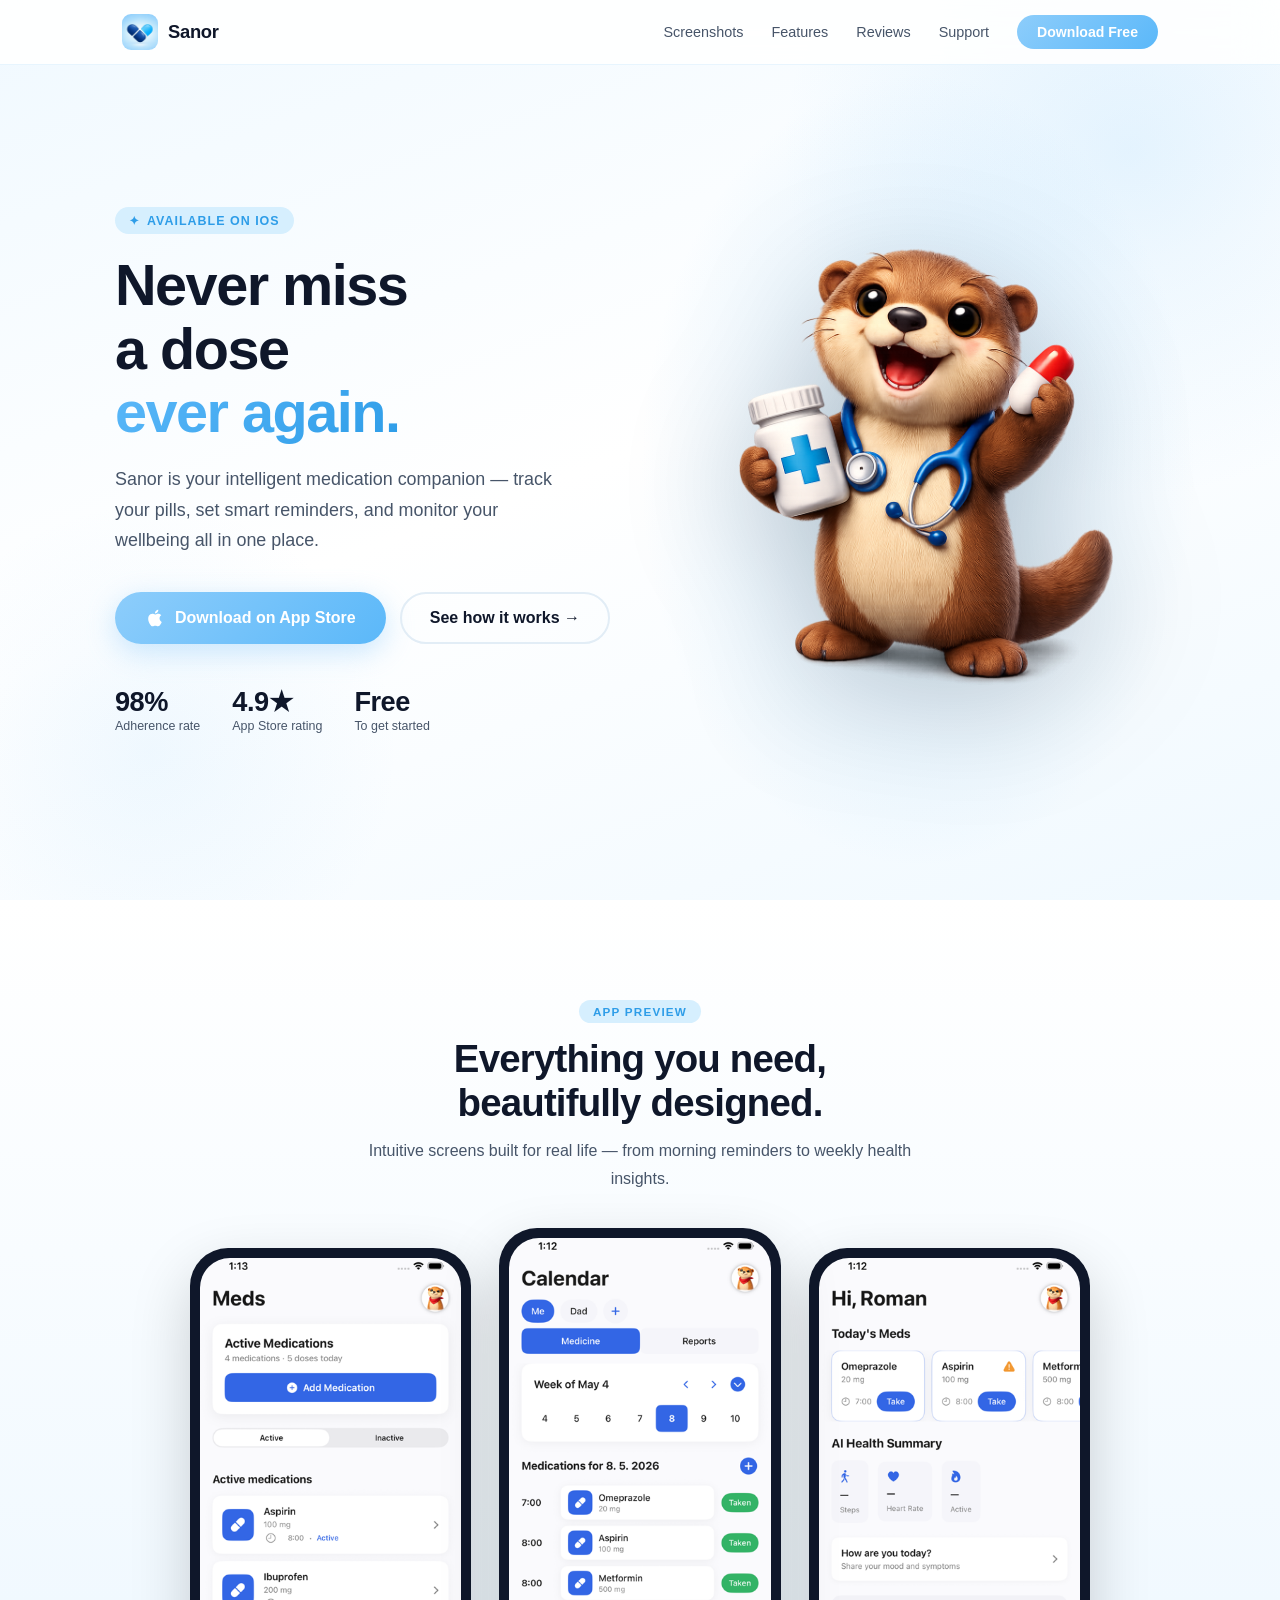
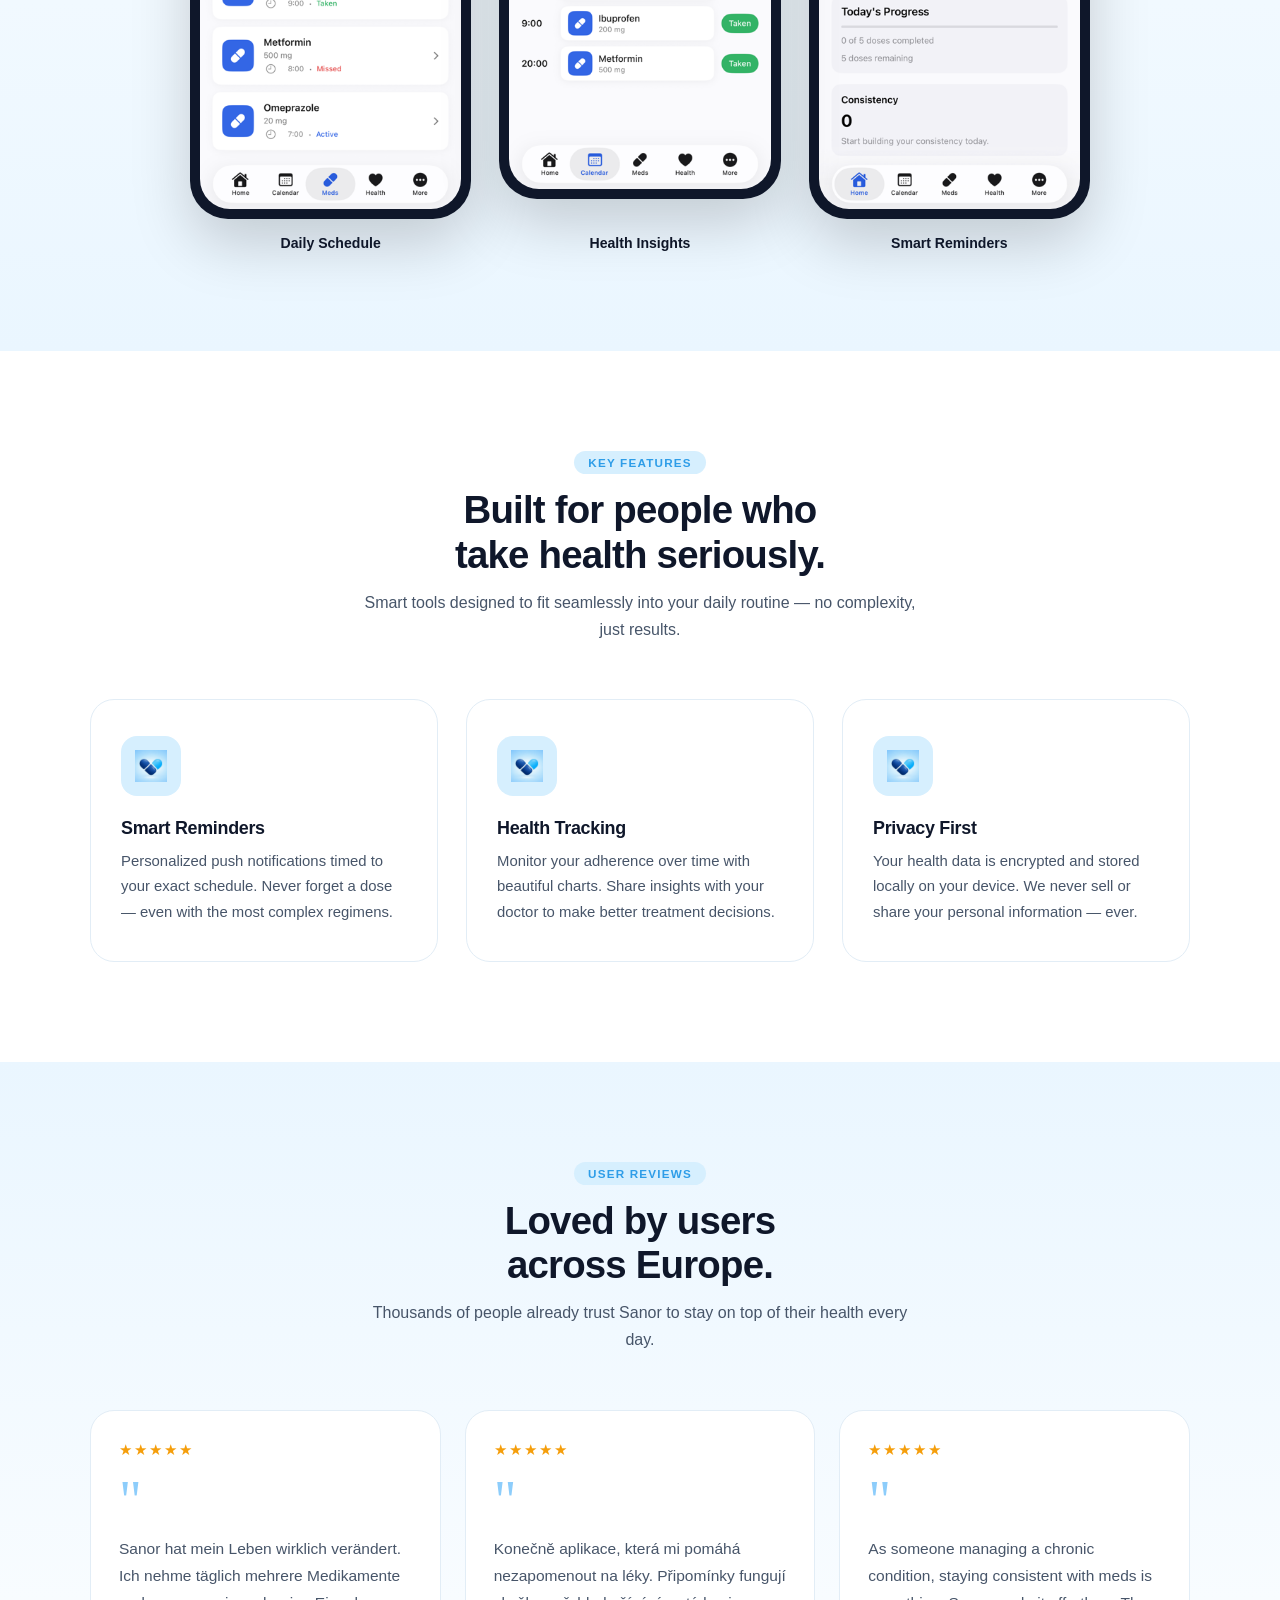
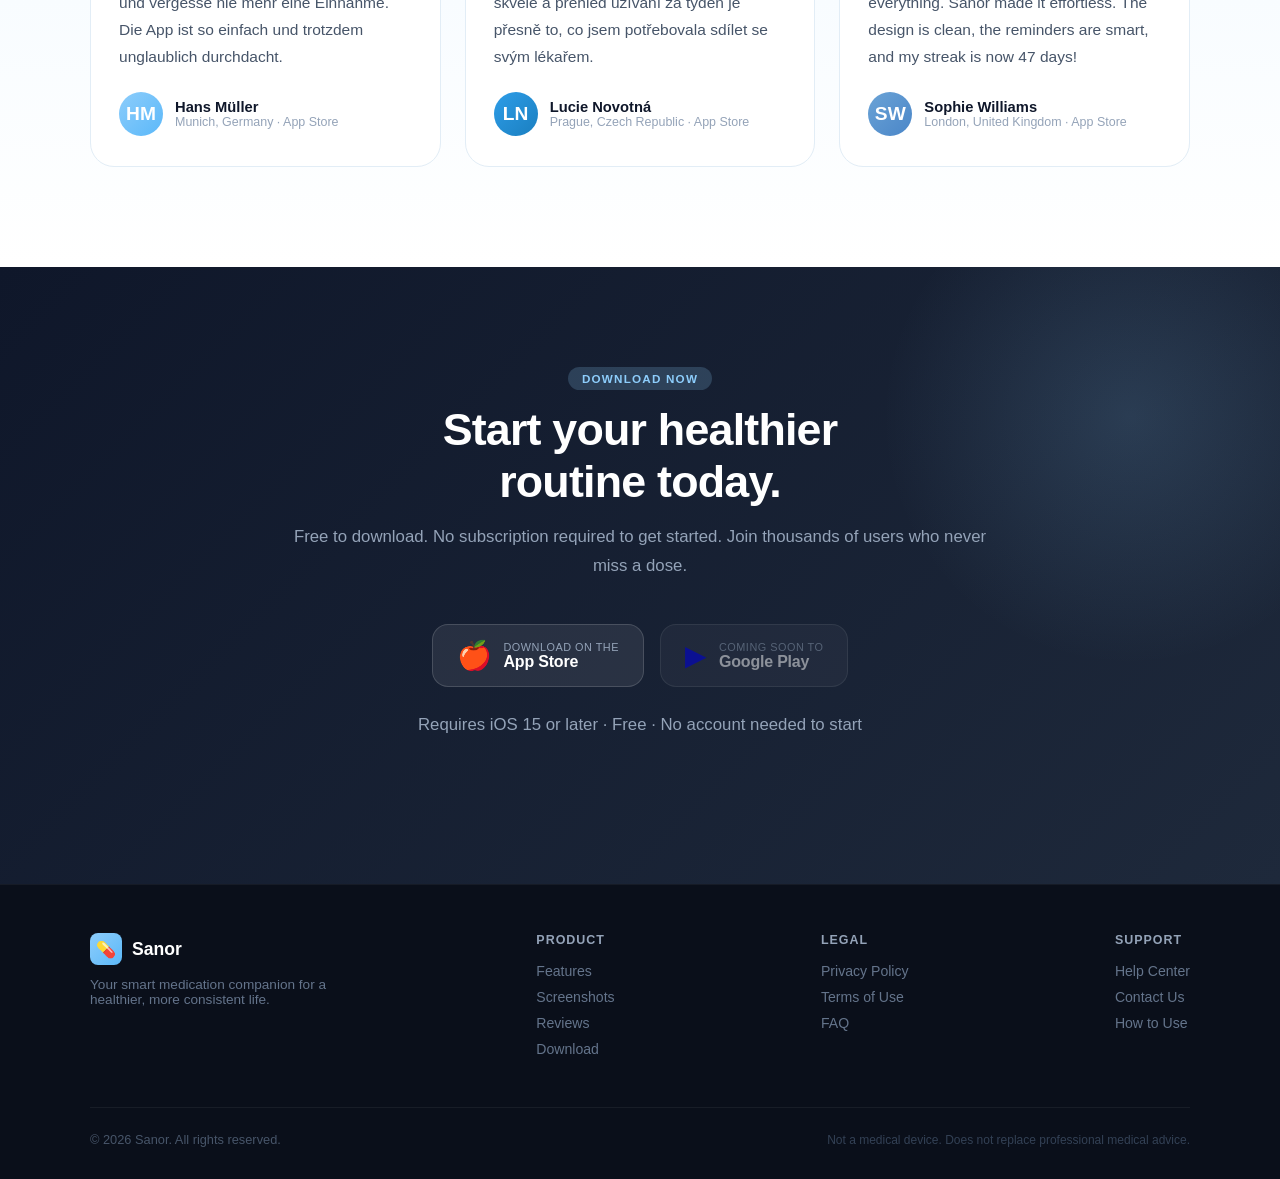
==== index.html @ 6ed81a74 "Add index.html as main entry point for Vercel Co-Authored-By: Claude Sonnet 4.6 <noreply@anthropic.c" ====
<!DOCTYPE html>
<html lang="en">
<head>
  <meta charset="UTF-8" />
  <meta name="viewport" content="width=device-width, initial-scale=1.0" />
  <title>Sanor – Your Smart Medication Companion</title>
  <style>
    *, *::before, *::after { box-sizing: border-box; margin: 0; padding: 0; }

    :root {
      --primary: #8DCDFB;
      --primary-dark: #5bb8f9;
      --primary-deeper: #2e9de8;
      --primary-light: #d6effe;
      --primary-ultra: #eaf6ff;
      --text: #0f172a;
      --text-muted: #475569;
      --text-light: #94a3b8;
      --white: #ffffff;
      --border: #e2edf6;
      --radius: 16px;
      --radius-lg: 24px;
    }

    html { scroll-behavior: smooth; }

    body {
      font-family: -apple-system, BlinkMacSystemFont, 'SF Pro Display', 'Segoe UI', Roboto, sans-serif;
      background: var(--white);
      color: var(--text);
      overflow-x: hidden;
    }

    /* ── NAVBAR ─────────────────────────────────── */
    nav {
      position: fixed;
      top: 0; left: 0; right: 0;
      z-index: 200;
      background: rgba(255,255,255,0.88);
      backdrop-filter: blur(20px);
      -webkit-backdrop-filter: blur(20px);
      border-bottom: 1px solid rgba(141,205,251,0.2);
    }
    .nav-inner {
      max-width: 1100px;
      margin: 0 auto;
      padding: 0 32px;
      height: 64px;
      display: flex;
      align-items: center;
      justify-content: space-between;
    }
    .nav-brand {
      display: flex;
      align-items: center;
      gap: 10px;
      text-decoration: none;
    }
    .nav-icon {
      width: 36px;
      height: 36px;
      border-radius: 9px;
      object-fit: cover;
    }
    .nav-icon-fallback {
      width: 36px;
      height: 36px;
      border-radius: 9px;
      background: linear-gradient(135deg, var(--primary), var(--primary-dark));
      display: flex;
      align-items: center;
      justify-content: center;
      font-size: 18px;
    }
    .nav-name {
      font-size: 1.15rem;
      font-weight: 800;
      color: var(--text);
      letter-spacing: -0.3px;
    }
    .nav-links {
      display: flex;
      align-items: center;
      gap: 28px;
      list-style: none;
    }
    .nav-links a {
      color: var(--text-muted);
      text-decoration: none;
      font-size: 0.9rem;
      font-weight: 500;
      transition: color 0.2s;
    }
    .nav-links a:hover { color: var(--primary-deeper); }
    .nav-cta {
      background: linear-gradient(135deg, var(--primary), var(--primary-dark));
      color: white !important;
      padding: 9px 20px;
      border-radius: 30px;
      font-weight: 700 !important;
      font-size: 0.88rem !important;
      transition: transform 0.15s, box-shadow 0.2s !important;
    }
    .nav-cta:hover {
      transform: translateY(-1px);
      box-shadow: 0 6px 20px rgba(141,205,251,0.5);
      color: white !important;
    }

    /* ── HERO ───────────────────────────────────── */
    .hero {
      min-height: 100vh;
      display: flex;
      align-items: center;
      background: linear-gradient(160deg, #f0f9ff 0%, var(--white) 50%, #f0f9ff 100%);
      padding: 100px 32px 60px;
      position: relative;
      overflow: hidden;
    }
    .hero::before {
      content: '';
      position: absolute;
      top: -200px; right: -200px;
      width: 700px; height: 700px;
      border-radius: 50%;
      background: radial-gradient(circle, rgba(141,205,251,0.22) 0%, transparent 70%);
      pointer-events: none;
    }
    .hero::after {
      content: '';
      position: absolute;
      bottom: -100px; left: -100px;
      width: 500px; height: 500px;
      border-radius: 50%;
      background: radial-gradient(circle, rgba(141,205,251,0.12) 0%, transparent 70%);
      pointer-events: none;
    }
    .hero-inner {
      max-width: 1100px;
      margin: 0 auto;
      display: grid;
      grid-template-columns: 1fr 1fr;
      gap: 60px;
      align-items: center;
      position: relative;
      z-index: 1;
    }
    .hero-badge {
      display: inline-flex;
      align-items: center;
      gap: 7px;
      background: var(--primary-light);
      color: var(--primary-deeper);
      font-size: 0.78rem;
      font-weight: 700;
      text-transform: uppercase;
      letter-spacing: 1px;
      padding: 6px 14px;
      border-radius: 30px;
      margin-bottom: 20px;
    }
    .hero h1 {
      font-size: clamp(2.2rem, 5vw, 3.6rem);
      font-weight: 900;
      color: var(--text);
      line-height: 1.1;
      letter-spacing: -1.5px;
      margin-bottom: 20px;
    }
    .hero h1 .highlight {
      background: linear-gradient(135deg, var(--primary-dark), var(--primary-deeper));
      -webkit-background-clip: text;
      -webkit-text-fill-color: transparent;
      background-clip: text;
    }
    .hero-sub {
      font-size: 1.12rem;
      color: var(--text-muted);
      line-height: 1.7;
      margin-bottom: 36px;
      max-width: 460px;
    }
    .hero-actions {
      display: flex;
      gap: 14px;
      flex-wrap: wrap;
    }
    .btn-primary {
      display: inline-flex;
      align-items: center;
      gap: 10px;
      background: linear-gradient(135deg, var(--primary), var(--primary-dark));
      color: white;
      font-size: 1rem;
      font-weight: 700;
      padding: 15px 30px;
      border-radius: 50px;
      text-decoration: none;
      transition: transform 0.15s, box-shadow 0.2s;
      box-shadow: 0 8px 28px rgba(141,205,251,0.45);
      border: none;
      cursor: pointer;
    }
    .btn-primary:hover {
      transform: translateY(-2px);
      box-shadow: 0 14px 36px rgba(141,205,251,0.55);
    }
    .btn-secondary {
      display: inline-flex;
      align-items: center;
      gap: 8px;
      background: transparent;
      color: var(--text);
      font-size: 1rem;
      font-weight: 600;
      padding: 15px 28px;
      border-radius: 50px;
      text-decoration: none;
      border: 2px solid var(--border);
      transition: border-color 0.2s, background 0.2s;
    }
    .btn-secondary:hover {
      border-color: var(--primary);
      background: var(--primary-ultra);
    }
    .hero-stats {
      display: flex;
      gap: 32px;
      margin-top: 44px;
    }
    .stat-item { }
    .stat-value {
      font-size: 1.7rem;
      font-weight: 900;
      color: var(--text);
      letter-spacing: -0.5px;
      line-height: 1;
    }
    .stat-label {
      font-size: 0.78rem;
      color: var(--text-muted);
      margin-top: 4px;
    }

    /* Hero phone mockup */
    .hero-visual {
      display: flex;
      justify-content: center;
      align-items: center;
    }
    .phone-wrap {
      position: relative;
      display: flex;
      justify-content: center;
    }
    .phone-glow {
      position: absolute;
      inset: -40px;
      background: radial-gradient(ellipse, rgba(141,205,251,0.35) 0%, transparent 70%);
      border-radius: 50%;
    }
    .phone-frame {
      width: 260px;
      background: var(--text);
      border-radius: 42px;
      padding: 12px;
      box-shadow: 0 40px 80px rgba(0,0,0,0.22), 0 0 0 1px rgba(255,255,255,0.1);
      position: relative;
      z-index: 1;
    }
    .phone-screen {
      border-radius: 32px;
      overflow: hidden;
      background: linear-gradient(160deg, var(--primary-light), #e0f4ff, var(--primary-ultra));
      aspect-ratio: 9/19.5;
      display: flex;
      flex-direction: column;
      align-items: center;
      justify-content: center;
      gap: 12px;
      padding: 24px;
    }
    .phone-screen img {
      width: 100%;
      height: 100%;
      object-fit: cover;
      border-radius: 28px;
    }
    .phone-screen-placeholder {
      width: 72px;
      height: 72px;
      border-radius: 20px;
      background: linear-gradient(135deg, var(--primary), var(--primary-dark));
      display: flex;
      align-items: center;
      justify-content: center;
      font-size: 34px;
      box-shadow: 0 8px 24px rgba(141,205,251,0.4);
    }
    .phone-screen-text {
      font-size: 1.1rem;
      font-weight: 800;
      color: var(--text);
      text-align: center;
    }
    .phone-screen-sub {
      font-size: 0.75rem;
      color: var(--text-muted);
      text-align: center;
    }
    .pill-chip {
      background: var(--white);
      border-radius: 12px;
      padding: 10px 16px;
      box-shadow: 0 4px 16px rgba(0,0,0,0.08);
      display: flex;
      align-items: center;
      gap: 10px;
      font-size: 0.82rem;
      font-weight: 600;
      color: var(--text);
      width: 100%;
    }
    .pill-dot {
      width: 10px;
      height: 10px;
      border-radius: 50%;
      flex-shrink: 0;
    }

    /* ── SCREENSHOTS ────────────────────────────── */
    .screenshots {
      padding: 100px 32px;
      background: linear-gradient(180deg, var(--white) 0%, var(--primary-ultra) 100%);
    }
    .section-center {
      text-align: center;
      max-width: 560px;
      margin: 0 auto 56px;
    }
    .tag {
      display: inline-block;
      background: var(--primary-light);
      color: var(--primary-deeper);
      font-size: 0.73rem;
      font-weight: 700;
      text-transform: uppercase;
      letter-spacing: 1.2px;
      padding: 5px 14px;
      border-radius: 20px;
      margin-bottom: 14px;
    }
    .section-center h2 {
      font-size: clamp(1.6rem, 3.5vw, 2.4rem);
      font-weight: 900;
      color: var(--text);
      letter-spacing: -0.8px;
      line-height: 1.15;
      margin-bottom: 12px;
    }
    .section-center p {
      color: var(--text-muted);
      font-size: 1rem;
      line-height: 1.7;
    }
    .screenshots-grid {
      max-width: 900px;
      margin: 0 auto;
      display: grid;
      grid-template-columns: repeat(3, 1fr);
      gap: 28px;
      align-items: end;
    }
    .screenshot-item {
      display: flex;
      flex-direction: column;
      align-items: center;
      gap: 16px;
    }
    .screenshot-item:nth-child(2) .screenshot-frame { transform: translateY(-20px); }
    .screenshot-frame {
      background: var(--text);
      border-radius: 38px;
      padding: 10px;
      box-shadow: 0 24px 60px rgba(0,0,0,0.18);
      transition: transform 0.3s;
    }
    .screenshot-frame:hover { transform: translateY(-8px) !important; }
    .screenshot-screen {
      border-radius: 30px;
      overflow: hidden;
      aspect-ratio: 9/19;
      background: linear-gradient(160deg, var(--primary-light), #ddf0ff);
      display: flex;
      flex-direction: column;
      align-items: center;
      justify-content: center;
      gap: 8px;
    }
    .screenshot-screen img {
      width: 100%;
      height: 100%;
      object-fit: cover;
    }
    .screenshot-placeholder-inner {
      display: flex;
      flex-direction: column;
      align-items: center;
      justify-content: center;
      gap: 12px;
      padding: 20px;
      width: 100%;
      height: 100%;
    }
    .screenshot-icon {
      font-size: 36px;
    }
    .screenshot-label {
      font-size: 0.78rem;
      font-weight: 700;
      color: var(--text-muted);
      text-align: center;
    }
    .screenshot-caption {
      font-size: 0.88rem;
      font-weight: 600;
      color: var(--text);
      text-align: center;
    }

    /* ── FEATURES ───────────────────────────────── */
    .features {
      padding: 100px 32px;
      background: var(--white);
    }
    .features-grid {
      max-width: 1100px;
      margin: 0 auto;
      display: grid;
      grid-template-columns: repeat(3, 1fr);
      gap: 28px;
    }
    .feature-card {
      background: var(--white);
      border: 1.5px solid var(--border);
      border-radius: var(--radius-lg);
      padding: 36px 30px;
      transition: transform 0.25s, box-shadow 0.25s, border-color 0.25s;
      position: relative;
      overflow: hidden;
    }
    .feature-card::before {
      content: '';
      position: absolute;
      top: 0; left: 0; right: 0;
      height: 3px;
      background: linear-gradient(90deg, var(--primary), var(--primary-dark));
      opacity: 0;
      transition: opacity 0.25s;
    }
    .feature-card:hover {
      transform: translateY(-6px);
      box-shadow: 0 20px 50px rgba(141,205,251,0.2);
      border-color: var(--primary);
    }
    .feature-card:hover::before { opacity: 1; }
    .feature-icon-wrap {
      width: 60px;
      height: 60px;
      border-radius: 16px;
      background: var(--primary-light);
      display: flex;
      align-items: center;
      justify-content: center;
      margin-bottom: 22px;
      transition: background 0.25s;
    }
    .feature-card:hover .feature-icon-wrap {
      background: linear-gradient(135deg, var(--primary), var(--primary-dark));
    }
    .feature-icon-img {
      width: 32px;
      height: 32px;
      object-fit: contain;
    }
    .feature-icon-fallback {
      font-size: 28px;
    }
    .feature-card h3 {
      font-size: 1.12rem;
      font-weight: 800;
      color: var(--text);
      margin-bottom: 10px;
      letter-spacing: -0.3px;
    }
    .feature-card p {
      color: var(--text-muted);
      font-size: 0.93rem;
      line-height: 1.7;
    }

    /* ── TESTIMONIALS ───────────────────────────── */
    .testimonials {
      padding: 100px 32px;
      background: linear-gradient(180deg, var(--primary-ultra) 0%, var(--white) 100%);
    }
    .testimonials-grid {
      max-width: 1100px;
      margin: 0 auto;
      display: grid;
      grid-template-columns: repeat(3, 1fr);
      gap: 24px;
    }
    .testimonial-card {
      background: var(--white);
      border: 1.5px solid var(--border);
      border-radius: var(--radius-lg);
      padding: 30px 28px;
      position: relative;
      transition: transform 0.25s, box-shadow 0.25s;
    }
    .testimonial-card:hover {
      transform: translateY(-4px);
      box-shadow: 0 16px 40px rgba(141,205,251,0.15);
    }
    .quote-mark {
      font-size: 3.5rem;
      line-height: 1;
      color: var(--primary);
      font-family: Georgia, serif;
      margin-bottom: 6px;
    }
    .testimonial-text {
      font-size: 0.97rem;
      color: var(--text-muted);
      line-height: 1.75;
      margin-bottom: 22px;
    }
    .testimonial-author {
      display: flex;
      align-items: center;
      gap: 12px;
    }
    .author-avatar {
      width: 44px;
      height: 44px;
      border-radius: 50%;
      display: flex;
      align-items: center;
      justify-content: center;
      font-size: 1.2rem;
      font-weight: 800;
      color: white;
      flex-shrink: 0;
    }
    .author-name {
      font-size: 0.92rem;
      font-weight: 700;
      color: var(--text);
    }
    .author-meta {
      font-size: 0.78rem;
      color: var(--text-light);
    }
    .stars {
      display: flex;
      gap: 2px;
      margin-bottom: 14px;
    }
    .star { color: #f59e0b; font-size: 15px; }

    /* ── DOWNLOAD ───────────────────────────────── */
    .download {
      padding: 100px 32px;
      background: linear-gradient(135deg, var(--text) 0%, #1e293b 100%);
      position: relative;
      overflow: hidden;
    }
    .download::before {
      content: '';
      position: absolute;
      top: -100px; right: -100px;
      width: 500px; height: 500px;
      border-radius: 50%;
      background: radial-gradient(circle, rgba(141,205,251,0.15) 0%, transparent 70%);
    }
    .download-inner {
      max-width: 700px;
      margin: 0 auto;
      text-align: center;
      position: relative;
      z-index: 1;
    }
    .download .tag {
      background: rgba(141,205,251,0.2);
      color: var(--primary);
    }
    .download h2 {
      font-size: clamp(1.8rem, 4vw, 2.8rem);
      font-weight: 900;
      color: var(--white);
      letter-spacing: -0.8px;
      margin-bottom: 16px;
      line-height: 1.15;
    }
    .download p {
      color: #94a3b8;
      font-size: 1.05rem;
      margin-bottom: 44px;
      line-height: 1.7;
    }
    .store-buttons {
      display: flex;
      gap: 16px;
      justify-content: center;
      flex-wrap: wrap;
    }
    .store-btn {
      display: inline-flex;
      align-items: center;
      gap: 12px;
      background: rgba(255,255,255,0.08);
      border: 1.5px solid rgba(255,255,255,0.15);
      border-radius: 16px;
      padding: 14px 24px;
      text-decoration: none;
      transition: background 0.2s, border-color 0.2s, transform 0.15s;
      min-width: 180px;
    }
    .store-btn:hover {
      background: rgba(141,205,251,0.15);
      border-color: var(--primary);
      transform: translateY(-2px);
    }
    .store-btn-icon { font-size: 28px; flex-shrink: 0; }
    .store-btn-text { text-align: left; }
    .store-btn-label {
      display: block;
      font-size: 0.68rem;
      color: #94a3b8;
      text-transform: uppercase;
      letter-spacing: 0.5px;
    }
    .store-btn-name {
      display: block;
      font-size: 1rem;
      font-weight: 700;
      color: var(--white);
      letter-spacing: -0.2px;
    }
    .download-note {
      margin-top: 24px;
      font-size: 0.8rem;
      color: #64748b;
    }

    /* ── FOOTER ─────────────────────────────────── */
    footer {
      background: #0a0f1a;
      padding: 48px 32px 32px;
      border-top: 1px solid rgba(255,255,255,0.05);
    }
    .footer-inner {
      max-width: 1100px;
      margin: 0 auto;
    }
    .footer-top {
      display: flex;
      justify-content: space-between;
      align-items: flex-start;
      gap: 40px;
      margin-bottom: 40px;
      flex-wrap: wrap;
    }
    .footer-brand {
      display: flex;
      align-items: center;
      gap: 10px;
      text-decoration: none;
      margin-bottom: 12px;
    }
    .footer-brand-icon {
      width: 32px;
      height: 32px;
      border-radius: 8px;
      background: linear-gradient(135deg, var(--primary), var(--primary-dark));
      display: flex;
      align-items: center;
      justify-content: center;
      font-size: 16px;
    }
    .footer-brand-name {
      font-size: 1.1rem;
      font-weight: 800;
      color: white;
    }
    .footer-tagline {
      font-size: 0.85rem;
      color: #64748b;
      max-width: 240px;
    }
    .footer-col h4 {
      font-size: 0.78rem;
      font-weight: 700;
      text-transform: uppercase;
      letter-spacing: 1px;
      color: #94a3b8;
      margin-bottom: 16px;
    }
    .footer-col a {
      display: block;
      font-size: 0.88rem;
      color: #64748b;
      text-decoration: none;
      margin-bottom: 10px;
      transition: color 0.2s;
    }
    .footer-col a:hover { color: var(--primary); }
    .footer-bottom {
      border-top: 1px solid rgba(255,255,255,0.06);
      padding-top: 24px;
      display: flex;
      justify-content: space-between;
      align-items: center;
      flex-wrap: wrap;
      gap: 12px;
    }
    .footer-copy {
      font-size: 0.8rem;
      color: #475569;
    }
    .footer-disclaimer {
      font-size: 0.75rem;
      color: #334155;
      text-align: right;
    }

    /* ── RESPONSIVE ─────────────────────────────── */
    @media (max-width: 900px) {
      .hero-inner { grid-template-columns: 1fr; text-align: center; }
      .hero-sub { max-width: 100%; }
      .hero-actions { justify-content: center; }
      .hero-stats { justify-content: center; }
      .hero-visual { display: none; }
      .screenshots-grid,
      .features-grid,
      .testimonials-grid { grid-template-columns: 1fr; }
      .screenshot-item:nth-child(2) .screenshot-frame { transform: none; }
      .footer-top { flex-direction: column; }
      .footer-bottom { flex-direction: column; text-align: center; }
      .footer-disclaimer { text-align: center; }
    }
    @media (max-width: 640px) {
      .nav-links { display: none; }
      .hero { padding: 90px 20px 60px; }
    }
  </style>
</head>
<body>

<!-- NAVBAR -->
<nav>
  <div class="nav-inner">
    <a href="#" class="nav-brand">
      <img src="icon.jpeg" alt="Sanor" class="nav-icon"
           onerror="this.style.display='none'; this.nextElementSibling.style.display='flex';" />
      <div class="nav-icon-fallback" style="display:none;">💊</div>
      <span class="nav-name">Sanor</span>
    </a>
    <ul class="nav-links">
      <li><a href="#screenshots">Screenshots</a></li>
      <li><a href="#features">Features</a></li>
      <li><a href="#reviews">Reviews</a></li>
      <li><a href="support.html">Support</a></li>
      <li><a href="#download" class="nav-cta">Download Free</a></li>
    </ul>
  </div>
</nav>

<!-- ── HERO ───────────────────────────────────────── -->
<section class="hero">
  <div class="hero-inner">
    <div class="hero-content">
      <div class="hero-badge">
        <span>✦</span> Available on iOS
      </div>
      <h1>
        Never miss<br/>a dose<br/>
        <span class="highlight">ever again.</span>
      </h1>
      <p class="hero-sub">
        Sanor is your intelligent medication companion — track your pills, set smart reminders, and monitor your wellbeing all in one place.
      </p>
      <div class="hero-actions">
        <a href="#download" class="btn-primary">
          <svg width="20" height="20" viewBox="0 0 24 24" fill="currentColor"><path d="M18.71 19.5c-.83 1.24-1.71 2.45-3.05 2.47-1.34.03-1.77-.79-3.29-.79-1.53 0-2 .77-3.27.82-1.31.05-2.3-1.32-3.14-2.53C4.25 17 2.94 12.45 4.7 9.39c.87-1.52 2.43-2.48 4.12-2.51 1.28-.02 2.5.87 3.29.87.78 0 2.26-1.07 3.8-.91.65.03 2.47.26 3.64 1.98-.09.06-2.17 1.28-2.15 3.81.03 3.02 2.65 4.03 2.68 4.04-.03.07-.42 1.44-1.38 2.83M13 3.5c.73-.83 1.94-1.46 2.94-1.5.13 1.17-.34 2.35-1.04 3.19-.69.85-1.83 1.51-2.95 1.42-.15-1.15.41-2.35 1.05-3.11z"/></svg>
          Download on App Store
        </a>
        <a href="#screenshots" class="btn-secondary">
          See how it works →
        </a>
      </div>
      <div class="hero-stats">
        <div class="stat-item">
          <div class="stat-value">98%</div>
          <div class="stat-label">Adherence rate</div>
        </div>
        <div class="stat-item">
          <div class="stat-value">4.9★</div>
          <div class="stat-label">App Store rating</div>
        </div>
        <div class="stat-item">
          <div class="stat-value">Free</div>
          <div class="stat-label">To get started</div>
        </div>
      </div>
    </div>

    <div class="hero-visual">
      <div class="phone-wrap">
        <div class="phone-glow"></div>
        <img src="vydra bez fona.png" alt="Sanor App" style="width:480px; position:relative; z-index:1; filter: drop-shadow(0 30px 60px rgba(0,0,0,0.18));" />
      </div>
    </div>
  </div>
</section>

<!-- ── SCREENSHOTS ──────────────────────────────── -->
<section class="screenshots" id="screenshots">
  <div class="section-center">
    <div class="tag">App Preview</div>
    <h2>Everything you need,<br/>beautifully designed.</h2>
    <p>Intuitive screens built for real life — from morning reminders to weekly health insights.</p>
  </div>

  <div class="screenshots-grid">

    <div class="screenshot-item">
      <div class="screenshot-frame">
        <div class="screenshot-screen">
          <img src="placeholders1.png" alt="Medication Schedule"
               onerror="this.style.display='none'; this.parentElement.classList.add('show-placeholder');" />
          <div class="screenshot-placeholder-inner">
            <div class="screenshot-icon">📋</div>
            <div class="screenshot-label">Daily Schedule</div>
          </div>
        </div>
      </div>
      <div class="screenshot-caption">Daily Schedule</div>
    </div>

    <div class="screenshot-item">
      <div class="screenshot-frame">
        <div class="screenshot-screen">
          <img src="placeholders2.png" alt="Health Tracking"
               onerror="this.style.display='none'; this.parentElement.classList.add('show-placeholder');" />
          <div class="screenshot-placeholder-inner">
            <div class="screenshot-icon">📊</div>
            <div class="screenshot-label">Health Insights</div>
          </div>
        </div>
      </div>
      <div class="screenshot-caption">Health Insights</div>
    </div>

    <div class="screenshot-item">
      <div class="screenshot-frame">
        <div class="screenshot-screen">
          <img src="placeholders3.png" alt="Smart Reminders"
               onerror="this.style.display='none'; this.parentElement.classList.add('show-placeholder');" />
          <div class="screenshot-placeholder-inner">
            <div class="screenshot-icon">🔔</div>
            <div class="screenshot-label">Smart Reminders</div>
          </div>
        </div>
      </div>
      <div class="screenshot-caption">Smart Reminders</div>
    </div>

  </div>
</section>

<!-- ── FEATURES ─────────────────────────────────── -->
<section class="features" id="features">
  <div class="section-center">
    <div class="tag">Key Features</div>
    <h2>Built for people who<br/>take health seriously.</h2>
    <p>Smart tools designed to fit seamlessly into your daily routine — no complexity, just results.</p>
  </div>

  <div class="features-grid">

    <div class="feature-card">
      <div class="feature-icon-wrap">
        <img src="icon.jpeg" alt="" class="feature-icon-img"
             onerror="this.style.display='none'; this.nextElementSibling.style.display='block';" />
        <span class="feature-icon-fallback" style="display:none;">⏰</span>
      </div>
      <h3>Smart Reminders</h3>
      <p>Personalized push notifications timed to your exact schedule. Never forget a dose — even with the most complex regimens.</p>
    </div>

    <div class="feature-card">
      <div class="feature-icon-wrap">
        <img src="icon.jpeg" alt="" class="feature-icon-img"
             onerror="this.style.display='none'; this.nextElementSibling.style.display='block';" />
        <span class="feature-icon-fallback" style="display:none;">📈</span>
      </div>
      <h3>Health Tracking</h3>
      <p>Monitor your adherence over time with beautiful charts. Share insights with your doctor to make better treatment decisions.</p>
    </div>

    <div class="feature-card">
      <div class="feature-icon-wrap">
        <img src="icon.jpeg" alt="" class="feature-icon-img"
             onerror="this.style.display='none'; this.nextElementSibling.style.display='block';" />
        <span class="feature-icon-fallback" style="display:none;">🔒</span>
      </div>
      <h3>Privacy First</h3>
      <p>Your health data is encrypted and stored locally on your device. We never sell or share your personal information — ever.</p>
    </div>

  </div>
</section>

<!-- ── TESTIMONIALS ──────────────────────────────── -->
<section class="testimonials" id="reviews">
  <div class="section-center">
    <div class="tag">User Reviews</div>
    <h2>Loved by users<br/>across Europe.</h2>
    <p>Thousands of people already trust Sanor to stay on top of their health every day.</p>
  </div>

  <div class="testimonials-grid">

    <div class="testimonial-card">
      <div class="stars">
        <span class="star">★</span><span class="star">★</span><span class="star">★</span><span class="star">★</span><span class="star">★</span>
      </div>
      <div class="quote-mark">"</div>
      <p class="testimonial-text">
        Sanor hat mein Leben wirklich verändert. Ich nehme täglich mehrere Medikamente und vergesse nie mehr eine Einnahme. Die App ist so einfach und trotzdem unglaublich durchdacht.
      </p>
      <div class="testimonial-author">
        <div class="author-avatar" style="background: linear-gradient(135deg, #8DCDFB, #5bb8f9);">HM</div>
        <div>
          <div class="author-name">Hans Müller</div>
          <div class="author-meta">Munich, Germany · App Store</div>
        </div>
      </div>
    </div>

    <div class="testimonial-card">
      <div class="stars">
        <span class="star">★</span><span class="star">★</span><span class="star">★</span><span class="star">★</span><span class="star">★</span>
      </div>
      <div class="quote-mark">"</div>
      <p class="testimonial-text">
        Konečně aplikace, která mi pomáhá nezapomenout na léky. Připomínky fungují skvěle a přehled užívání za týden je přesně to, co jsem potřebovala sdílet se svým lékařem.
      </p>
      <div class="testimonial-author">
        <div class="author-avatar" style="background: linear-gradient(135deg, #2e9de8, #1a7fc0);">LN</div>
        <div>
          <div class="author-name">Lucie Novotná</div>
          <div class="author-meta">Prague, Czech Republic · App Store</div>
        </div>
      </div>
    </div>

    <div class="testimonial-card">
      <div class="stars">
        <span class="star">★</span><span class="star">★</span><span class="star">★</span><span class="star">★</span><span class="star">★</span>
      </div>
      <div class="quote-mark">"</div>
      <p class="testimonial-text">
        As someone managing a chronic condition, staying consistent with meds is everything. Sanor made it effortless. The design is clean, the reminders are smart, and my streak is now 47 days!
      </p>
      <div class="testimonial-author">
        <div class="author-avatar" style="background: linear-gradient(135deg, #6ba3d6, #4a86c8);">SW</div>
        <div>
          <div class="author-name">Sophie Williams</div>
          <div class="author-meta">London, United Kingdom · App Store</div>
        </div>
      </div>
    </div>

  </div>
</section>

<!-- ── DOWNLOAD ──────────────────────────────────── -->
<section class="download" id="download">
  <div class="download-inner">
    <div class="tag">Download Now</div>
    <h2>Start your healthier<br/>routine today.</h2>
    <p>Free to download. No subscription required to get started. Join thousands of users who never miss a dose.</p>

    <div class="store-buttons">
      <a href="#" class="store-btn">
        <div class="store-btn-icon">🍎</div>
        <div class="store-btn-text">
          <span class="store-btn-label">Download on the</span>
          <span class="store-btn-name">App Store</span>
        </div>
      </a>
      <a href="#" class="store-btn" style="opacity:0.5; cursor: default;" title="Coming soon">
        <div class="store-btn-icon">▶</div>
        <div class="store-btn-text">
          <span class="store-btn-label">Coming soon to</span>
          <span class="store-btn-name">Google Play</span>
        </div>
      </a>
    </div>

    <p class="download-note">Requires iOS 15 or later · Free · No account needed to start</p>
  </div>
</section>

<!-- FOOTER -->
<footer>
  <div class="footer-inner">
    <div class="footer-top">
      <div>
        <a href="#" class="footer-brand">
          <div class="footer-brand-icon">💊</div>
          <span class="footer-brand-name">Sanor</span>
        </a>
        <p class="footer-tagline">Your smart medication companion for a healthier, more consistent life.</p>
      </div>
      <div class="footer-col">
        <h4>Product</h4>
        <a href="#features">Features</a>
        <a href="#screenshots">Screenshots</a>
        <a href="#reviews">Reviews</a>
        <a href="#download">Download</a>
      </div>
      <div class="footer-col">
        <h4>Legal</h4>
        <a href="privacy.html">Privacy Policy</a>
        <a href="terms.html">Terms of Use</a>
        <a href="support.html#faq">FAQ</a>
      </div>
      <div class="footer-col">
        <h4>Support</h4>
        <a href="support.html">Help Center</a>
        <a href="support.html#contact">Contact Us</a>
        <a href="support.html#how-to">How to Use</a>
      </div>
    </div>
    <div class="footer-bottom">
      <p class="footer-copy">© 2026 Sanor. All rights reserved.</p>
      <p class="footer-disclaimer">Not a medical device. Does not replace professional medical advice.</p>
    </div>
  </div>
</footer>

<script>
  // Smooth active state for nav on scroll
  const sections = document.querySelectorAll('section[id]');
  const navLinks = document.querySelectorAll('.nav-links a');
  window.addEventListener('scroll', () => {
    let current = '';
    sections.forEach(sec => {
      if (window.scrollY >= sec.offsetTop - 100) current = sec.id;
    });
    navLinks.forEach(a => {
      a.style.color = a.getAttribute('href') === `#${current}` ? 'var(--primary-deeper)' : '';
    });
  });

  // Handle broken screenshot images — show placeholder content
  document.querySelectorAll('.screenshot-screen').forEach(screen => {
    const img = screen.querySelector('img');
    const placeholder = screen.querySelector('.screenshot-placeholder-inner');
    if (img && placeholder) {
      img.addEventListener('error', () => {
        img.style.display = 'none';
        placeholder.style.display = 'flex';
      });
      img.addEventListener('load', () => {
        placeholder.style.display = 'none';
      });
    }
  });
</script>

</body>
</html>
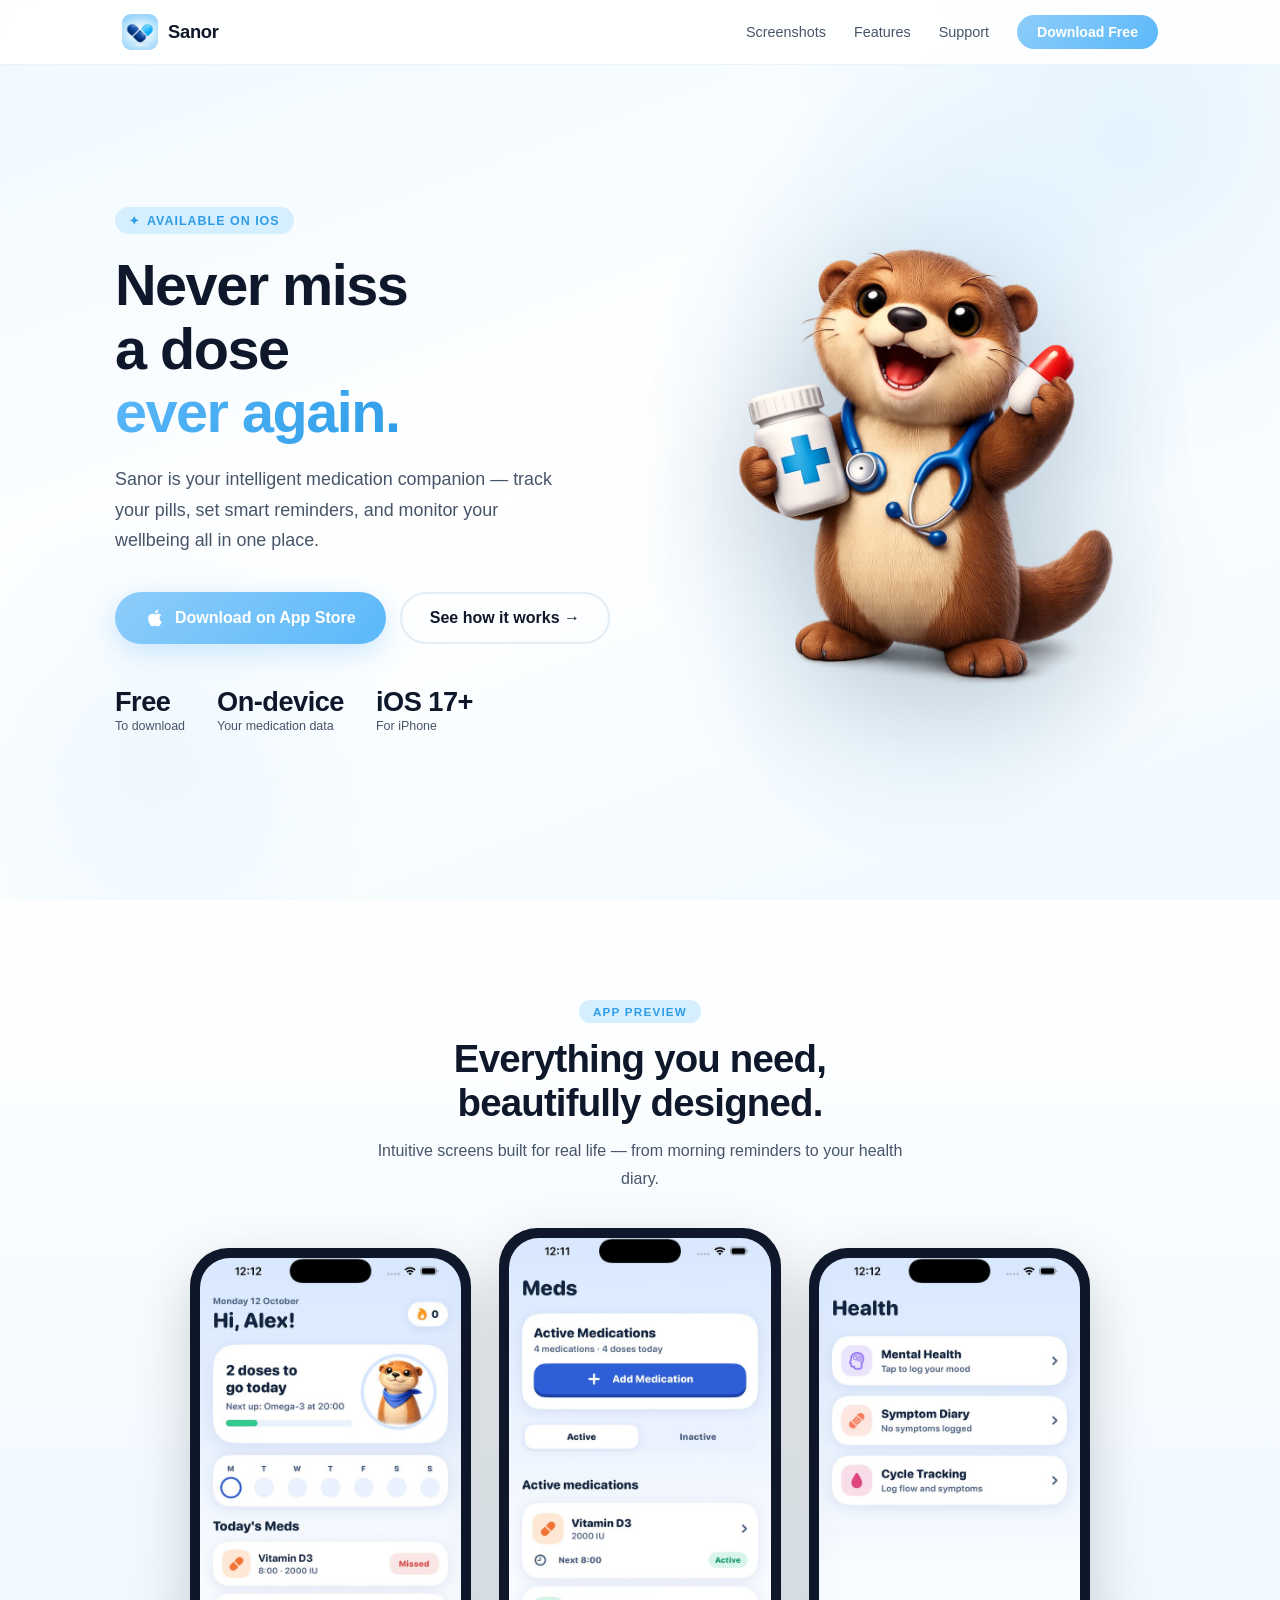
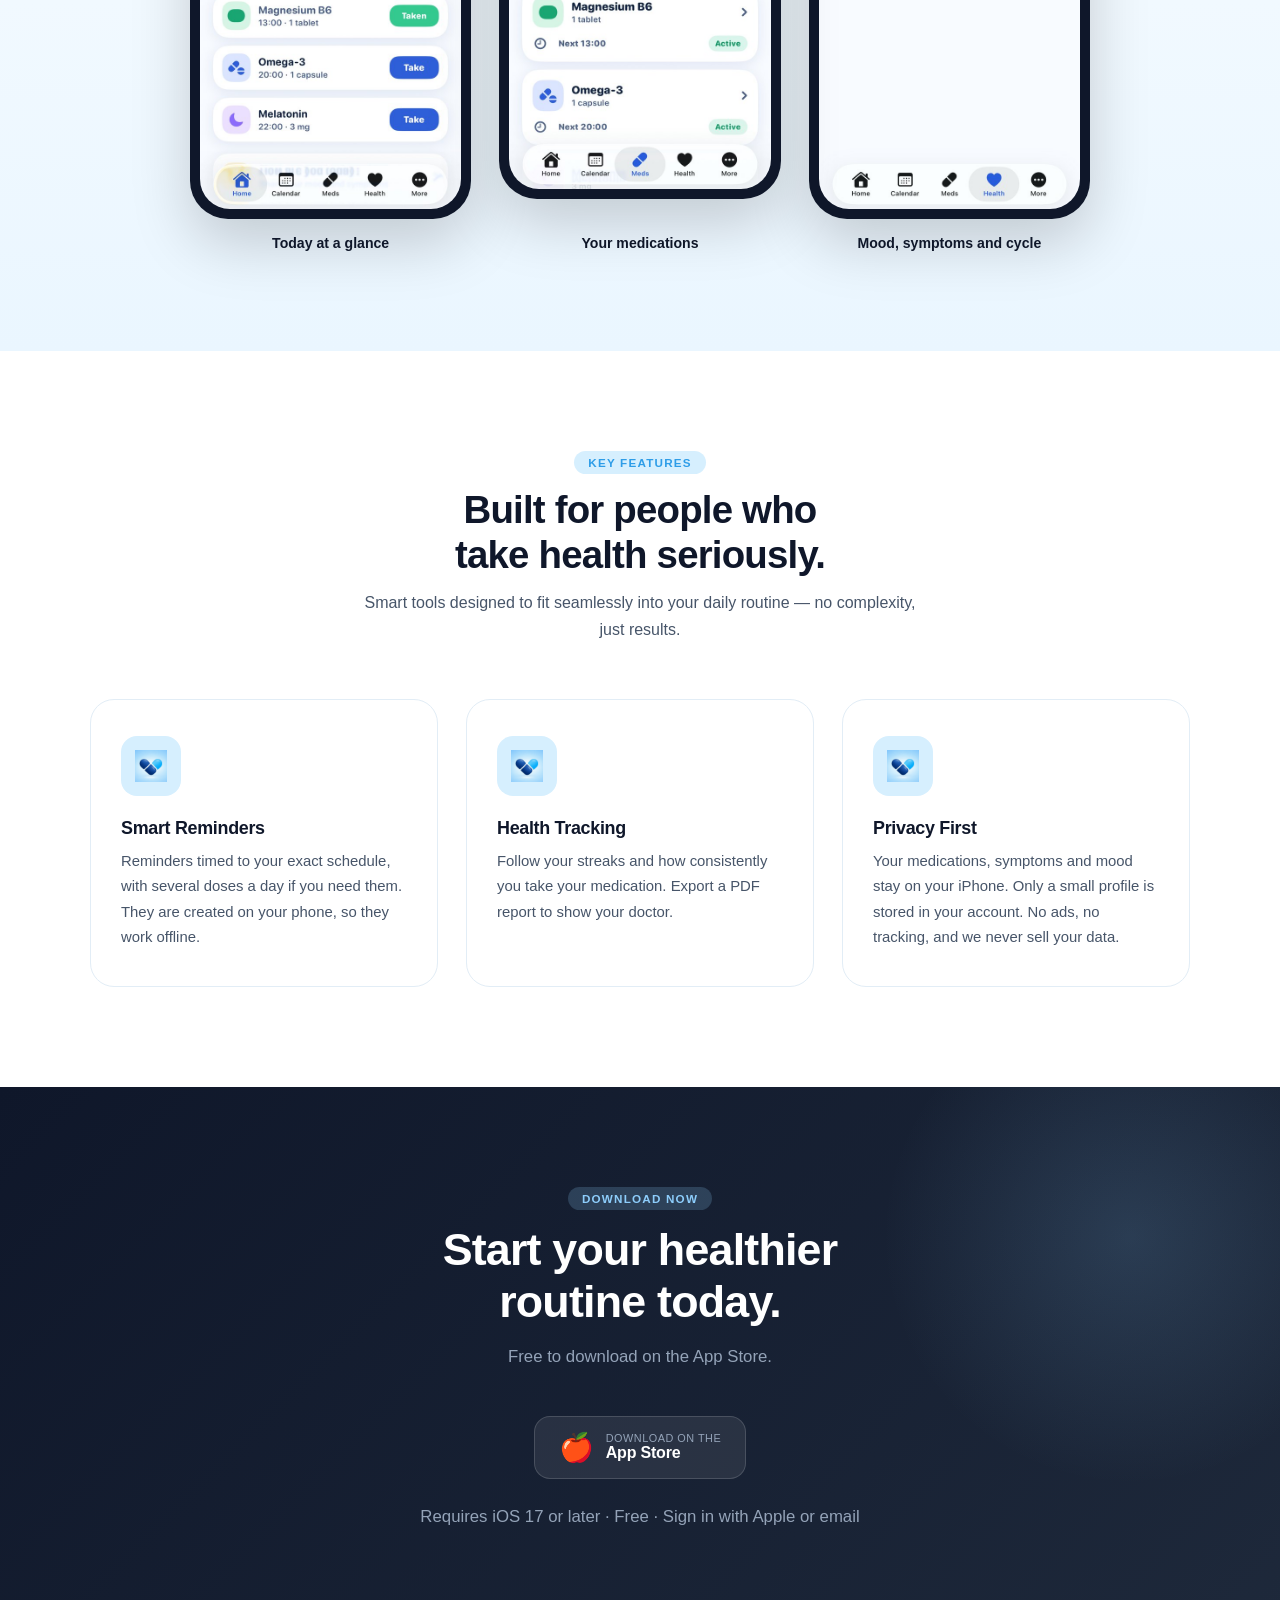
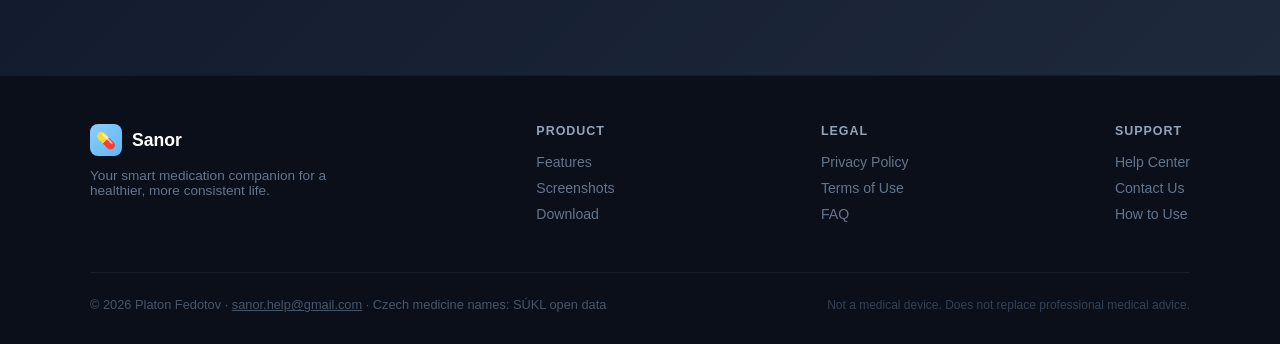
==== commit 95240cf1: "Rewrite site to match the real app: true privacy policy, new terms, real App Store links, remove unv" ====
--- a/index.html
+++ b/index.html
@@ -3,6 +3,16 @@
 <head>
   <meta charset="UTF-8" />
   <meta name="viewport" content="width=device-width, initial-scale=1.0" />
+  <meta name="description" content="Sanor is a free iPhone app that reminds you to take your medication, keeps your schedule and shows possible interactions. Your medication data stays on your phone." />
+  <meta name="theme-color" content="#8DCDFB" />
+  <link rel="icon" href="icon.jpeg" />
+  <link rel="canonical" href="https://www.sanorapp.com/" />
+  <meta name="apple-itunes-app" content="app-id=6766075127" />
+  <meta property="og:type" content="website" />
+  <meta property="og:title" content="Sanor – Your medication companion" />
+  <meta property="og:description" content="Free iPhone app for medication reminders, schedules and interaction checks. Your medication data stays on your phone." />
+  <meta property="og:url" content="https://www.sanorapp.com/" />
+  <meta property="og:image" content="https://www.sanorapp.com/icon.jpeg" />
   <title>Sanor – Your Smart Medication Companion</title>
   <style>
     *, *::before, *::after { box-sizing: border-box; margin: 0; padding: 0; }
@@ -770,7 +780,6 @@
     <ul class="nav-links">
       <li><a href="#screenshots">Screenshots</a></li>
       <li><a href="#features">Features</a></li>
-      <li><a href="#reviews">Reviews</a></li>
       <li><a href="support.html">Support</a></li>
       <li><a href="#download" class="nav-cta">Download Free</a></li>
     </ul>
@@ -792,7 +801,7 @@
         Sanor is your intelligent medication companion — track your pills, set smart reminders, and monitor your wellbeing all in one place.
       </p>
       <div class="hero-actions">
-        <a href="#download" class="btn-primary">
+        <a href="https://apps.apple.com/cz/app/sanor/id6766075127" class="btn-primary" rel="noopener">
           <svg width="20" height="20" viewBox="0 0 24 24" fill="currentColor"><path d="M18.71 19.5c-.83 1.24-1.71 2.45-3.05 2.47-1.34.03-1.77-.79-3.29-.79-1.53 0-2 .77-3.27.82-1.31.05-2.3-1.32-3.14-2.53C4.25 17 2.94 12.45 4.7 9.39c.87-1.52 2.43-2.48 4.12-2.51 1.28-.02 2.5.87 3.29.87.78 0 2.26-1.07 3.8-.91.65.03 2.47.26 3.64 1.98-.09.06-2.17 1.28-2.15 3.81.03 3.02 2.65 4.03 2.68 4.04-.03.07-.42 1.44-1.38 2.83M13 3.5c.73-.83 1.94-1.46 2.94-1.5.13 1.17-.34 2.35-1.04 3.19-.69.85-1.83 1.51-2.95 1.42-.15-1.15.41-2.35 1.05-3.11z"/></svg>
           Download on App Store
         </a>
@@ -802,16 +811,16 @@
       </div>
       <div class="hero-stats">
         <div class="stat-item">
-          <div class="stat-value">98%</div>
-          <div class="stat-label">Adherence rate</div>
+          <div class="stat-value">Free</div>
+          <div class="stat-label">To download</div>
         </div>
         <div class="stat-item">
-          <div class="stat-value">4.9★</div>
-          <div class="stat-label">App Store rating</div>
+          <div class="stat-value">On-device</div>
+          <div class="stat-label">Your medication data</div>
         </div>
         <div class="stat-item">
-          <div class="stat-value">Free</div>
-          <div class="stat-label">To get started</div>
+          <div class="stat-value">iOS 17+</div>
+          <div class="stat-label">For iPhone</div>
         </div>
       </div>
     </div>
@@ -819,7 +828,7 @@
     <div class="hero-visual">
       <div class="phone-wrap">
         <div class="phone-glow"></div>
-        <img src="vydra bez fona.png" alt="Sanor App" style="width:480px; position:relative; z-index:1; filter: drop-shadow(0 30px 60px rgba(0,0,0,0.18));" />
+        <img src="otter-hero.webp" alt="Sanor App" style="width:480px; position:relative; z-index:1; filter: drop-shadow(0 30px 60px rgba(0,0,0,0.18));" />
       </div>
     </div>
   </div>
@@ -830,7 +839,7 @@
   <div class="section-center">
     <div class="tag">App Preview</div>
     <h2>Everything you need,<br/>beautifully designed.</h2>
-    <p>Intuitive screens built for real life — from morning reminders to weekly health insights.</p>
+    <p>Intuitive screens built for real life — from morning reminders to your health diary.</p>
   </div>
 
   <div class="screenshots-grid">
@@ -838,7 +847,7 @@
     <div class="screenshot-item">
       <div class="screenshot-frame">
         <div class="screenshot-screen">
-          <img src="placeholders1.png" alt="Medication Schedule"
+          <img src="img/screen-home.jpg" alt="Home screen with today's medication"
                onerror="this.style.display='none'; this.parentElement.classList.add('show-placeholder');" />
           <div class="screenshot-placeholder-inner">
             <div class="screenshot-icon">📋</div>
@@ -846,13 +855,13 @@
           </div>
         </div>
       </div>
-      <div class="screenshot-caption">Daily Schedule</div>
+      <div class="screenshot-caption">Today at a glance</div>
     </div>
 
     <div class="screenshot-item">
       <div class="screenshot-frame">
         <div class="screenshot-screen">
-          <img src="placeholders2.png" alt="Health Tracking"
+          <img src="img/screen-meds.jpg" alt="List of medications"
                onerror="this.style.display='none'; this.parentElement.classList.add('show-placeholder');" />
           <div class="screenshot-placeholder-inner">
             <div class="screenshot-icon">📊</div>
@@ -860,13 +869,13 @@
           </div>
         </div>
       </div>
-      <div class="screenshot-caption">Health Insights</div>
+      <div class="screenshot-caption">Your medications</div>
     </div>
 
     <div class="screenshot-item">
       <div class="screenshot-frame">
         <div class="screenshot-screen">
-          <img src="placeholders3.png" alt="Smart Reminders"
+          <img src="img/screen-health.jpg" alt="Health diary"
                onerror="this.style.display='none'; this.parentElement.classList.add('show-placeholder');" />
           <div class="screenshot-placeholder-inner">
             <div class="screenshot-icon">🔔</div>
@@ -874,7 +883,7 @@
           </div>
         </div>
       </div>
-      <div class="screenshot-caption">Smart Reminders</div>
+      <div class="screenshot-caption">Mood, symptoms and cycle</div>
     </div>
 
   </div>
@@ -897,7 +906,7 @@
         <span class="feature-icon-fallback" style="display:none;">⏰</span>
       </div>
       <h3>Smart Reminders</h3>
-      <p>Personalized push notifications timed to your exact schedule. Never forget a dose — even with the most complex regimens.</p>
+      <p>Reminders timed to your exact schedule, with several doses a day if you need them. They are created on your phone, so they work offline.</p>
     </div>
 
     <div class="feature-card">
@@ -907,7 +916,7 @@
         <span class="feature-icon-fallback" style="display:none;">📈</span>
       </div>
       <h3>Health Tracking</h3>
-      <p>Monitor your adherence over time with beautiful charts. Share insights with your doctor to make better treatment decisions.</p>
+      <p>Follow your streaks and how consistently you take your medication. Export a PDF report to show your doctor.</p>
     </div>
 
     <div class="feature-card">
@@ -917,71 +926,7 @@
         <span class="feature-icon-fallback" style="display:none;">🔒</span>
       </div>
       <h3>Privacy First</h3>
-      <p>Your health data is encrypted and stored locally on your device. We never sell or share your personal information — ever.</p>
-    </div>
-
-  </div>
-</section>
-
-<!-- ── TESTIMONIALS ──────────────────────────────── -->
-<section class="testimonials" id="reviews">
-  <div class="section-center">
-    <div class="tag">User Reviews</div>
-    <h2>Loved by users<br/>across Europe.</h2>
-    <p>Thousands of people already trust Sanor to stay on top of their health every day.</p>
-  </div>
-
-  <div class="testimonials-grid">
-
-    <div class="testimonial-card">
-      <div class="stars">
-        <span class="star">★</span><span class="star">★</span><span class="star">★</span><span class="star">★</span><span class="star">★</span>
-      </div>
-      <div class="quote-mark">"</div>
-      <p class="testimonial-text">
-        Sanor hat mein Leben wirklich verändert. Ich nehme täglich mehrere Medikamente und vergesse nie mehr eine Einnahme. Die App ist so einfach und trotzdem unglaublich durchdacht.
-      </p>
-      <div class="testimonial-author">
-        <div class="author-avatar" style="background: linear-gradient(135deg, #8DCDFB, #5bb8f9);">HM</div>
-        <div>
-          <div class="author-name">Hans Müller</div>
-          <div class="author-meta">Munich, Germany · App Store</div>
-        </div>
-      </div>
-    </div>
-
-    <div class="testimonial-card">
-      <div class="stars">
-        <span class="star">★</span><span class="star">★</span><span class="star">★</span><span class="star">★</span><span class="star">★</span>
-      </div>
-      <div class="quote-mark">"</div>
-      <p class="testimonial-text">
-        Konečně aplikace, která mi pomáhá nezapomenout na léky. Připomínky fungují skvěle a přehled užívání za týden je přesně to, co jsem potřebovala sdílet se svým lékařem.
-      </p>
-      <div class="testimonial-author">
-        <div class="author-avatar" style="background: linear-gradient(135deg, #2e9de8, #1a7fc0);">LN</div>
-        <div>
-          <div class="author-name">Lucie Novotná</div>
-          <div class="author-meta">Prague, Czech Republic · App Store</div>
-        </div>
-      </div>
-    </div>
-
-    <div class="testimonial-card">
-      <div class="stars">
-        <span class="star">★</span><span class="star">★</span><span class="star">★</span><span class="star">★</span><span class="star">★</span>
-      </div>
-      <div class="quote-mark">"</div>
-      <p class="testimonial-text">
-        As someone managing a chronic condition, staying consistent with meds is everything. Sanor made it effortless. The design is clean, the reminders are smart, and my streak is now 47 days!
-      </p>
-      <div class="testimonial-author">
-        <div class="author-avatar" style="background: linear-gradient(135deg, #6ba3d6, #4a86c8);">SW</div>
-        <div>
-          <div class="author-name">Sophie Williams</div>
-          <div class="author-meta">London, United Kingdom · App Store</div>
-        </div>
-      </div>
+      <p>Your medications, symptoms and mood stay on your iPhone. Only a small profile is stored in your account. No ads, no tracking, and we never sell your data.</p>
     </div>
 
   </div>
@@ -992,26 +937,20 @@
   <div class="download-inner">
     <div class="tag">Download Now</div>
     <h2>Start your healthier<br/>routine today.</h2>
-    <p>Free to download. No subscription required to get started. Join thousands of users who never miss a dose.</p>
+    <p>Free to download on the App Store.</p>
 
     <div class="store-buttons">
-      <a href="#" class="store-btn">
+      <a href="https://apps.apple.com/cz/app/sanor/id6766075127" class="store-btn" rel="noopener">
         <div class="store-btn-icon">🍎</div>
         <div class="store-btn-text">
           <span class="store-btn-label">Download on the</span>
           <span class="store-btn-name">App Store</span>
         </div>
       </a>
-      <a href="#" class="store-btn" style="opacity:0.5; cursor: default;" title="Coming soon">
-        <div class="store-btn-icon">▶</div>
-        <div class="store-btn-text">
-          <span class="store-btn-label">Coming soon to</span>
-          <span class="store-btn-name">Google Play</span>
-        </div>
-      </a>
+
     </div>
 
-    <p class="download-note">Requires iOS 15 or later · Free · No account needed to start</p>
+    <p class="download-note">Requires iOS 17 or later · Free · Sign in with Apple or email</p>
   </div>
 </section>
 
@@ -1030,7 +969,6 @@
         <h4>Product</h4>
         <a href="#features">Features</a>
         <a href="#screenshots">Screenshots</a>
-        <a href="#reviews">Reviews</a>
         <a href="#download">Download</a>
       </div>
       <div class="footer-col">
@@ -1047,7 +985,7 @@
       </div>
     </div>
     <div class="footer-bottom">
-      <p class="footer-copy">© 2026 Sanor. All rights reserved.</p>
+      <p class="footer-copy">© 2026 Platon Fedotov · <a href="mailto:sanor.help@gmail.com" style="color:inherit">sanor.help@gmail.com</a> · Czech medicine names: SÚKL open data</p>
       <p class="footer-disclaimer">Not a medical device. Does not replace professional medical advice.</p>
     </div>
   </div>
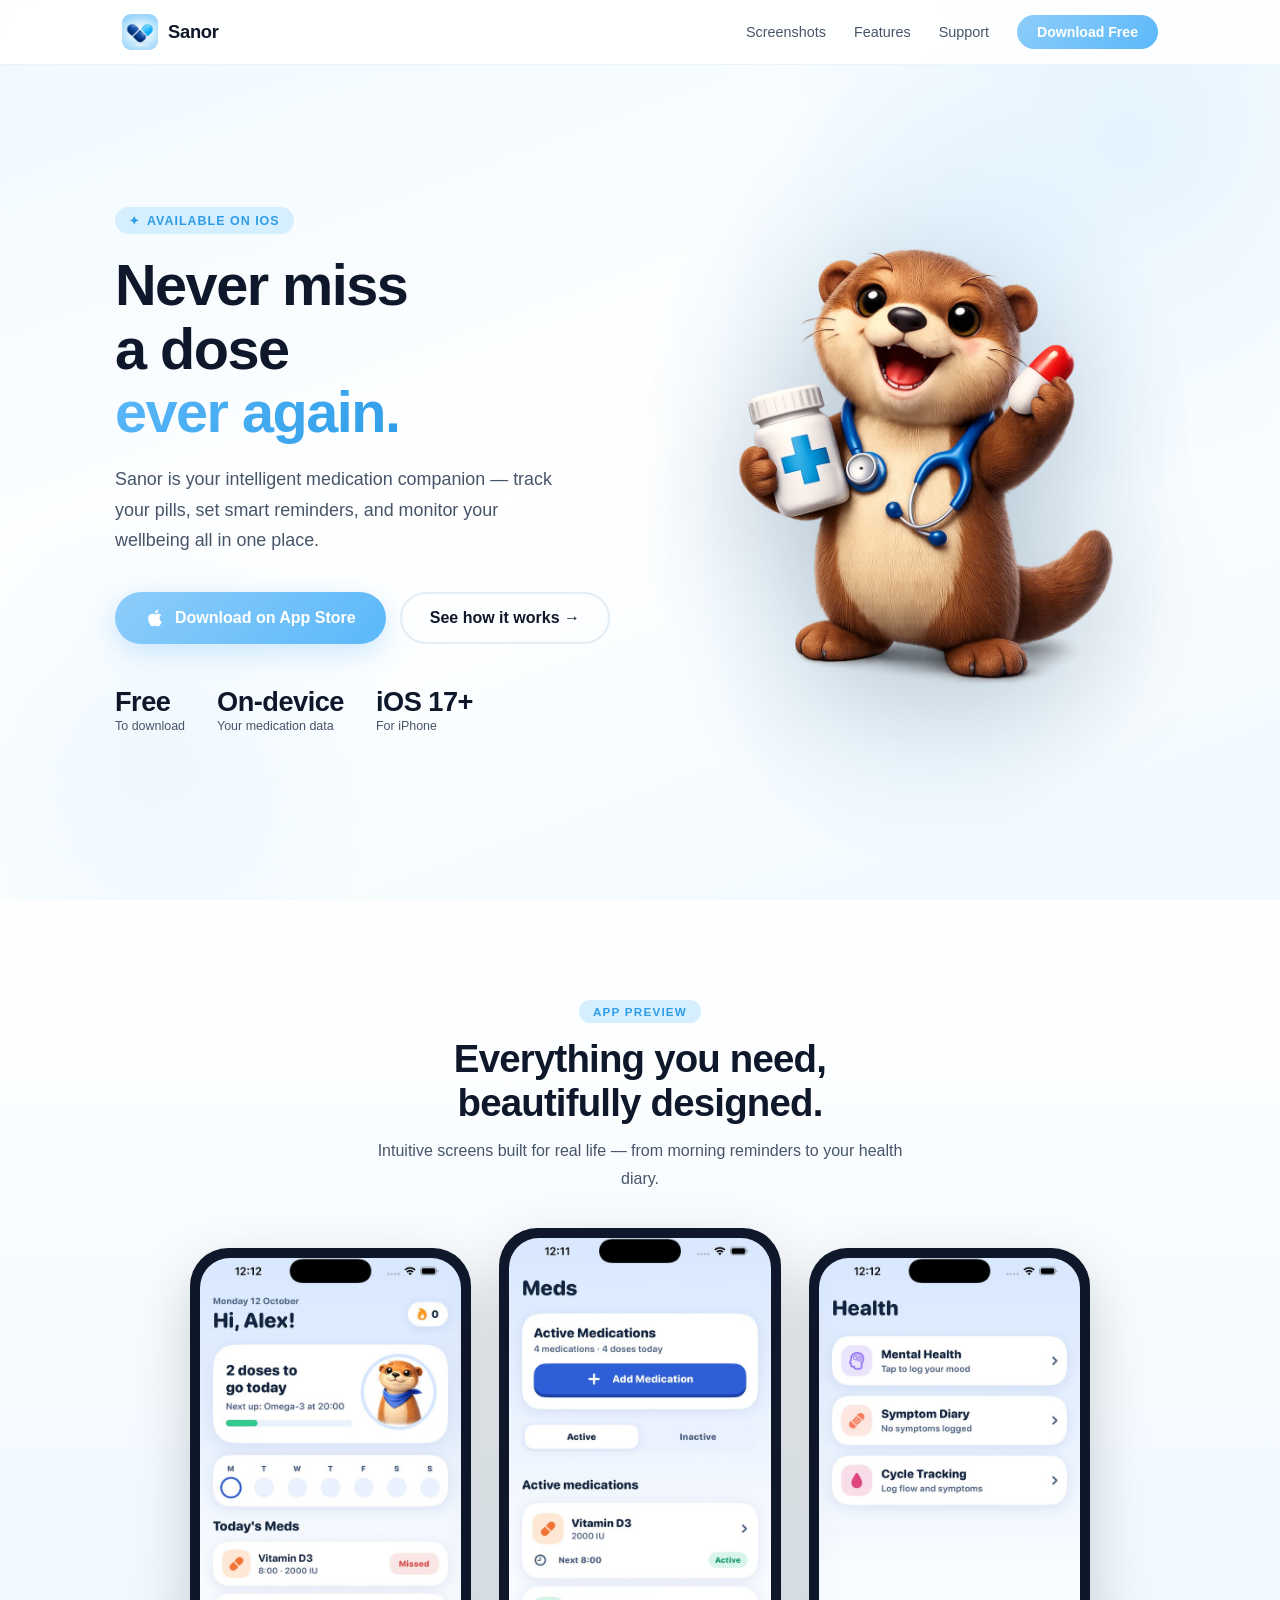
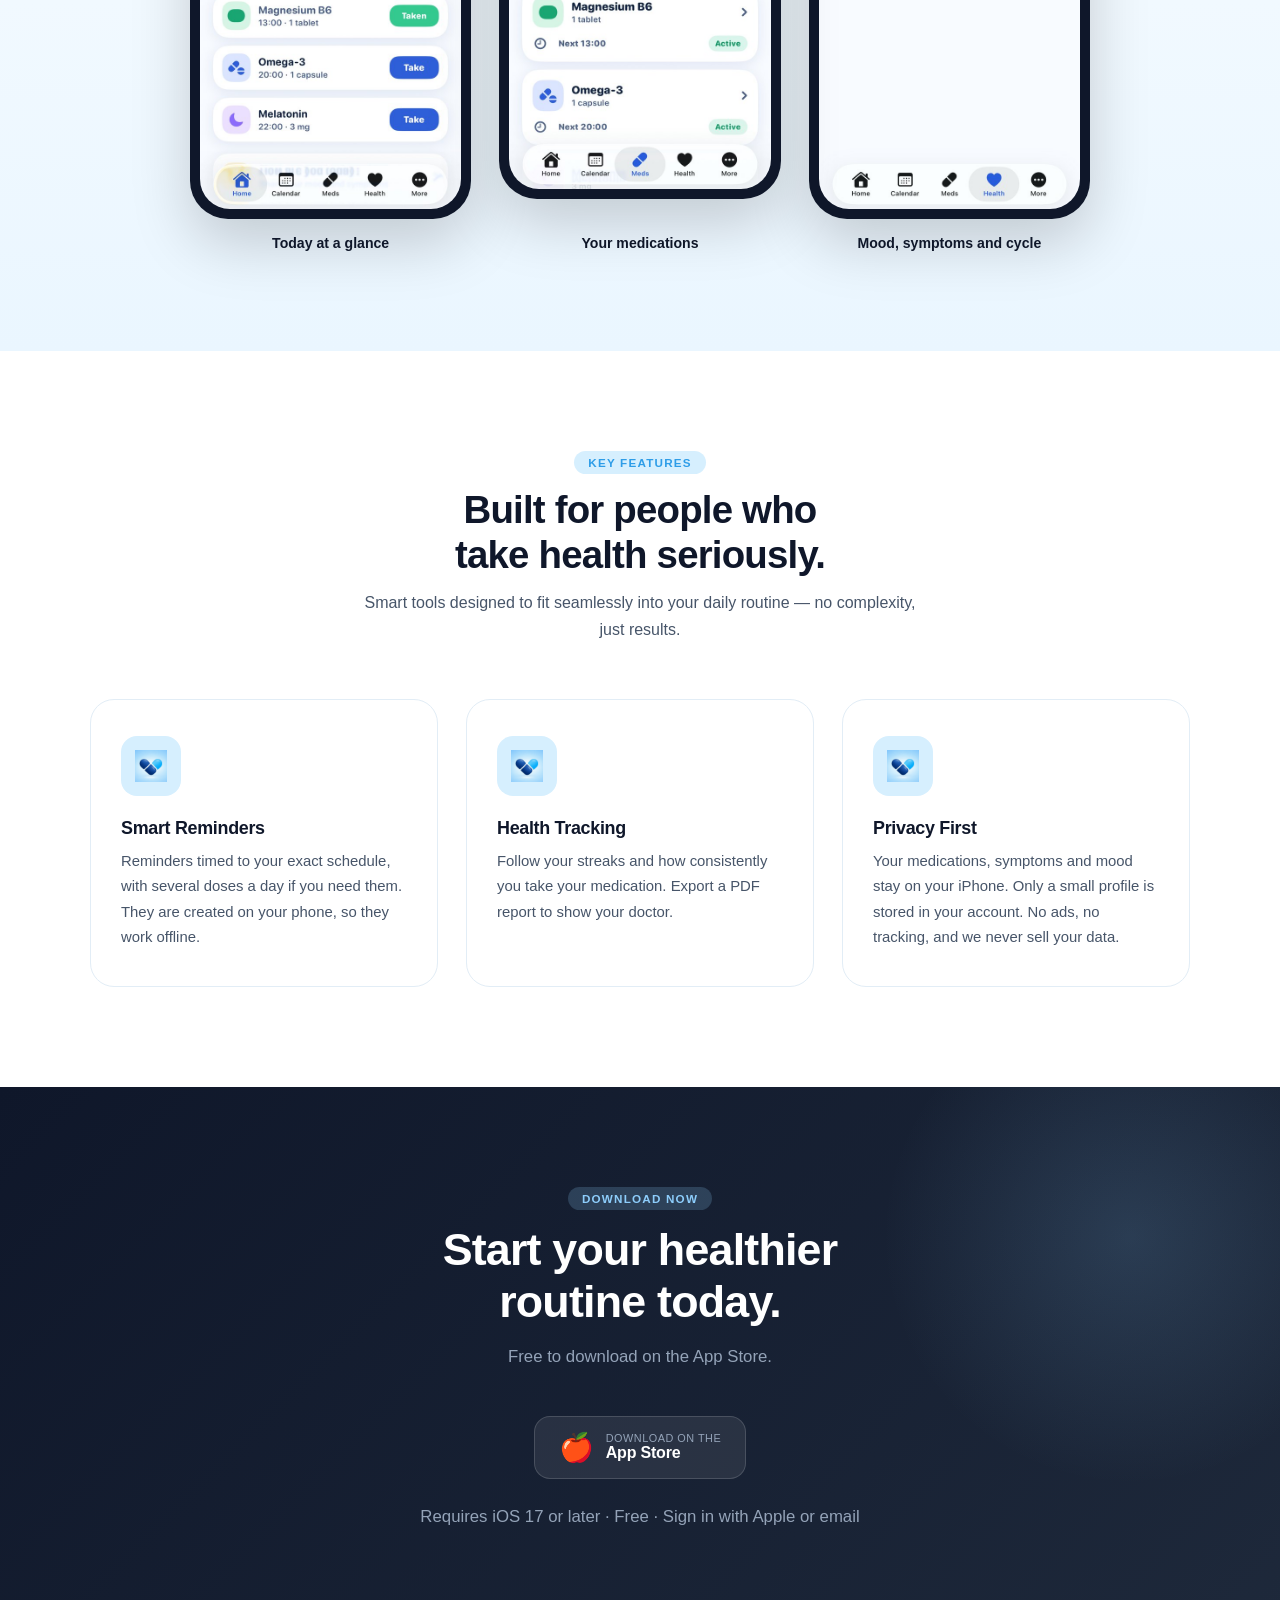
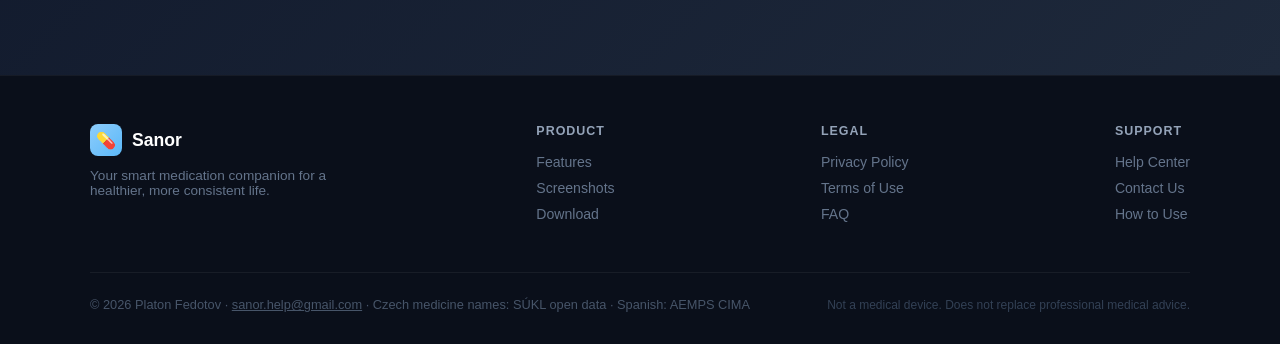
==== commit ea70874f: "Site: credit AEMPS CIMA for verified Spanish brand names Co-Authored-By: Claude Sonnet 5.5 <noreply@" ====
--- a/index.html
+++ b/index.html
@@ -985,7 +985,7 @@
       </div>
     </div>
     <div class="footer-bottom">
-      <p class="footer-copy">© 2026 Platon Fedotov · <a href="mailto:sanor.help@gmail.com" style="color:inherit">sanor.help@gmail.com</a> · Czech medicine names: SÚKL open data</p>
+      <p class="footer-copy">© 2026 Platon Fedotov · <a href="mailto:sanor.help@gmail.com" style="color:inherit">sanor.help@gmail.com</a> · Czech medicine names: SÚKL open data · Spanish: AEMPS CIMA</p>
       <p class="footer-disclaimer">Not a medical device. Does not replace professional medical advice.</p>
     </div>
   </div>
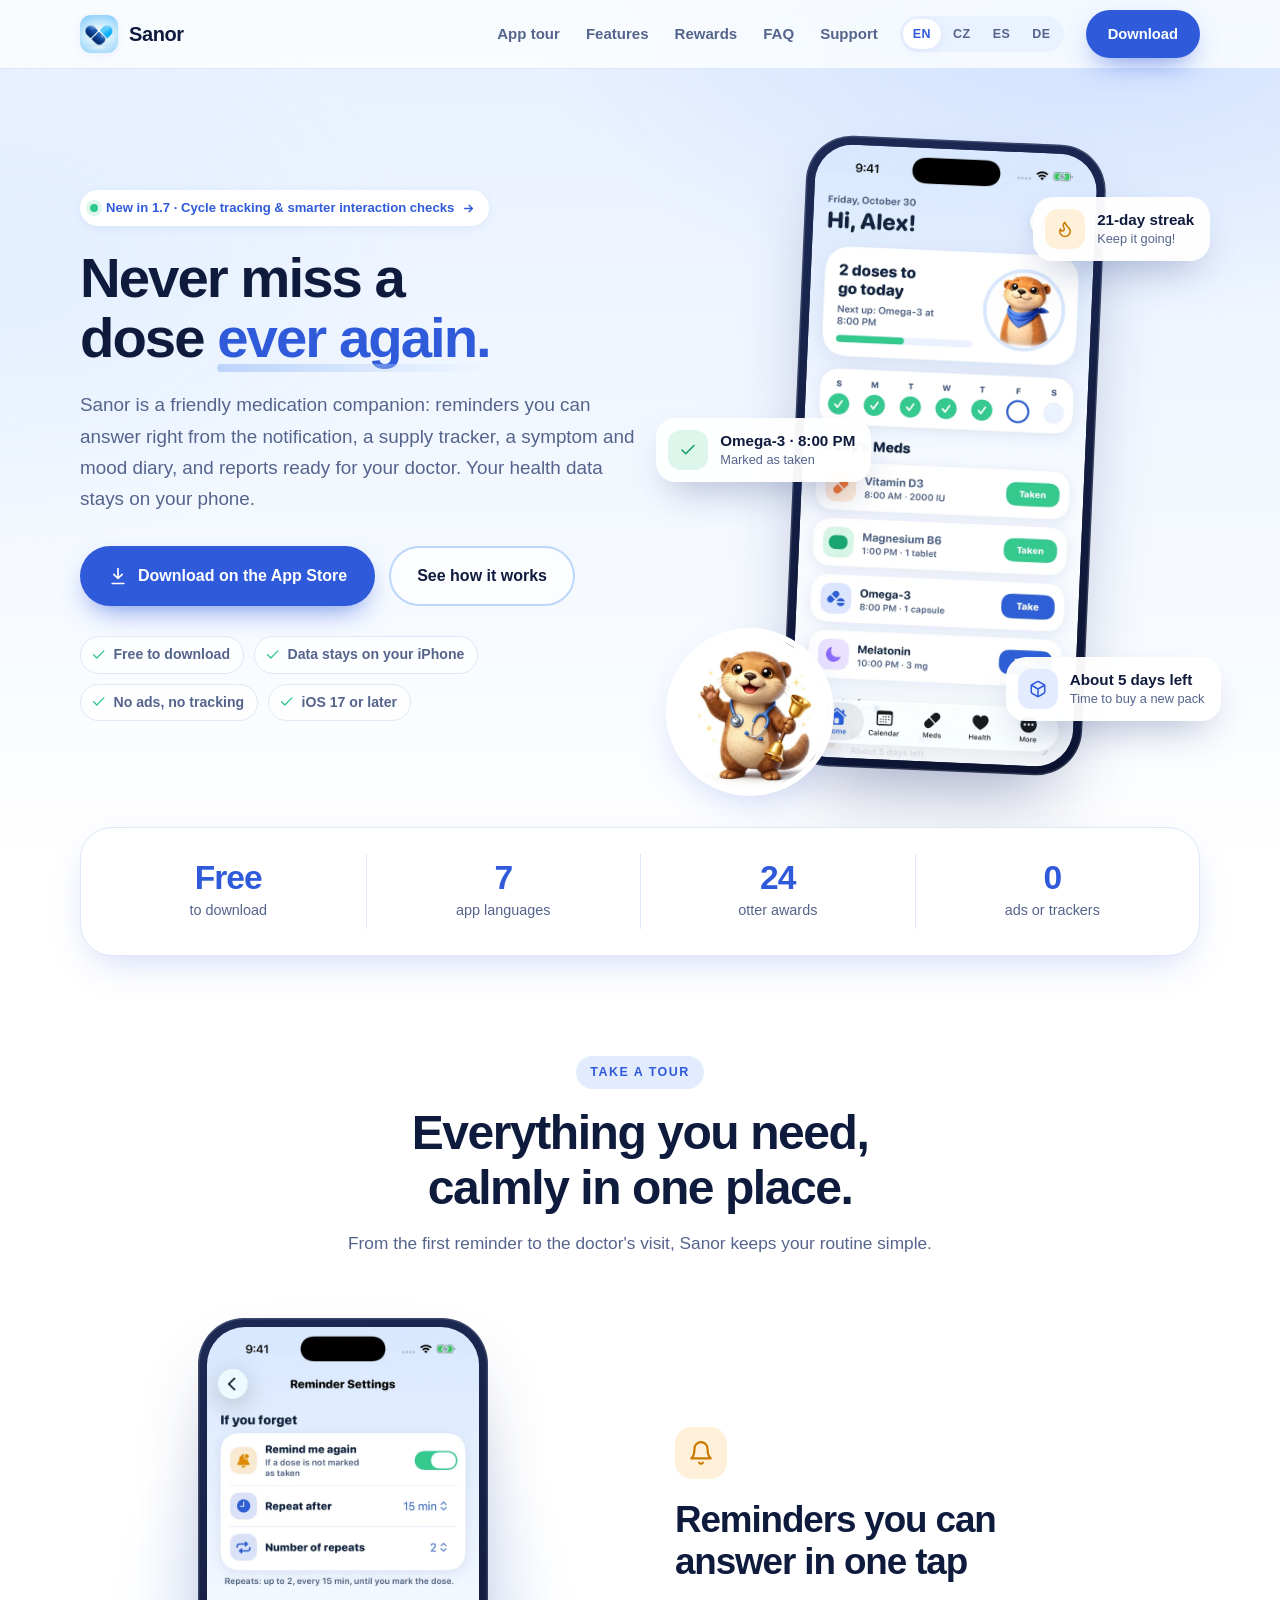
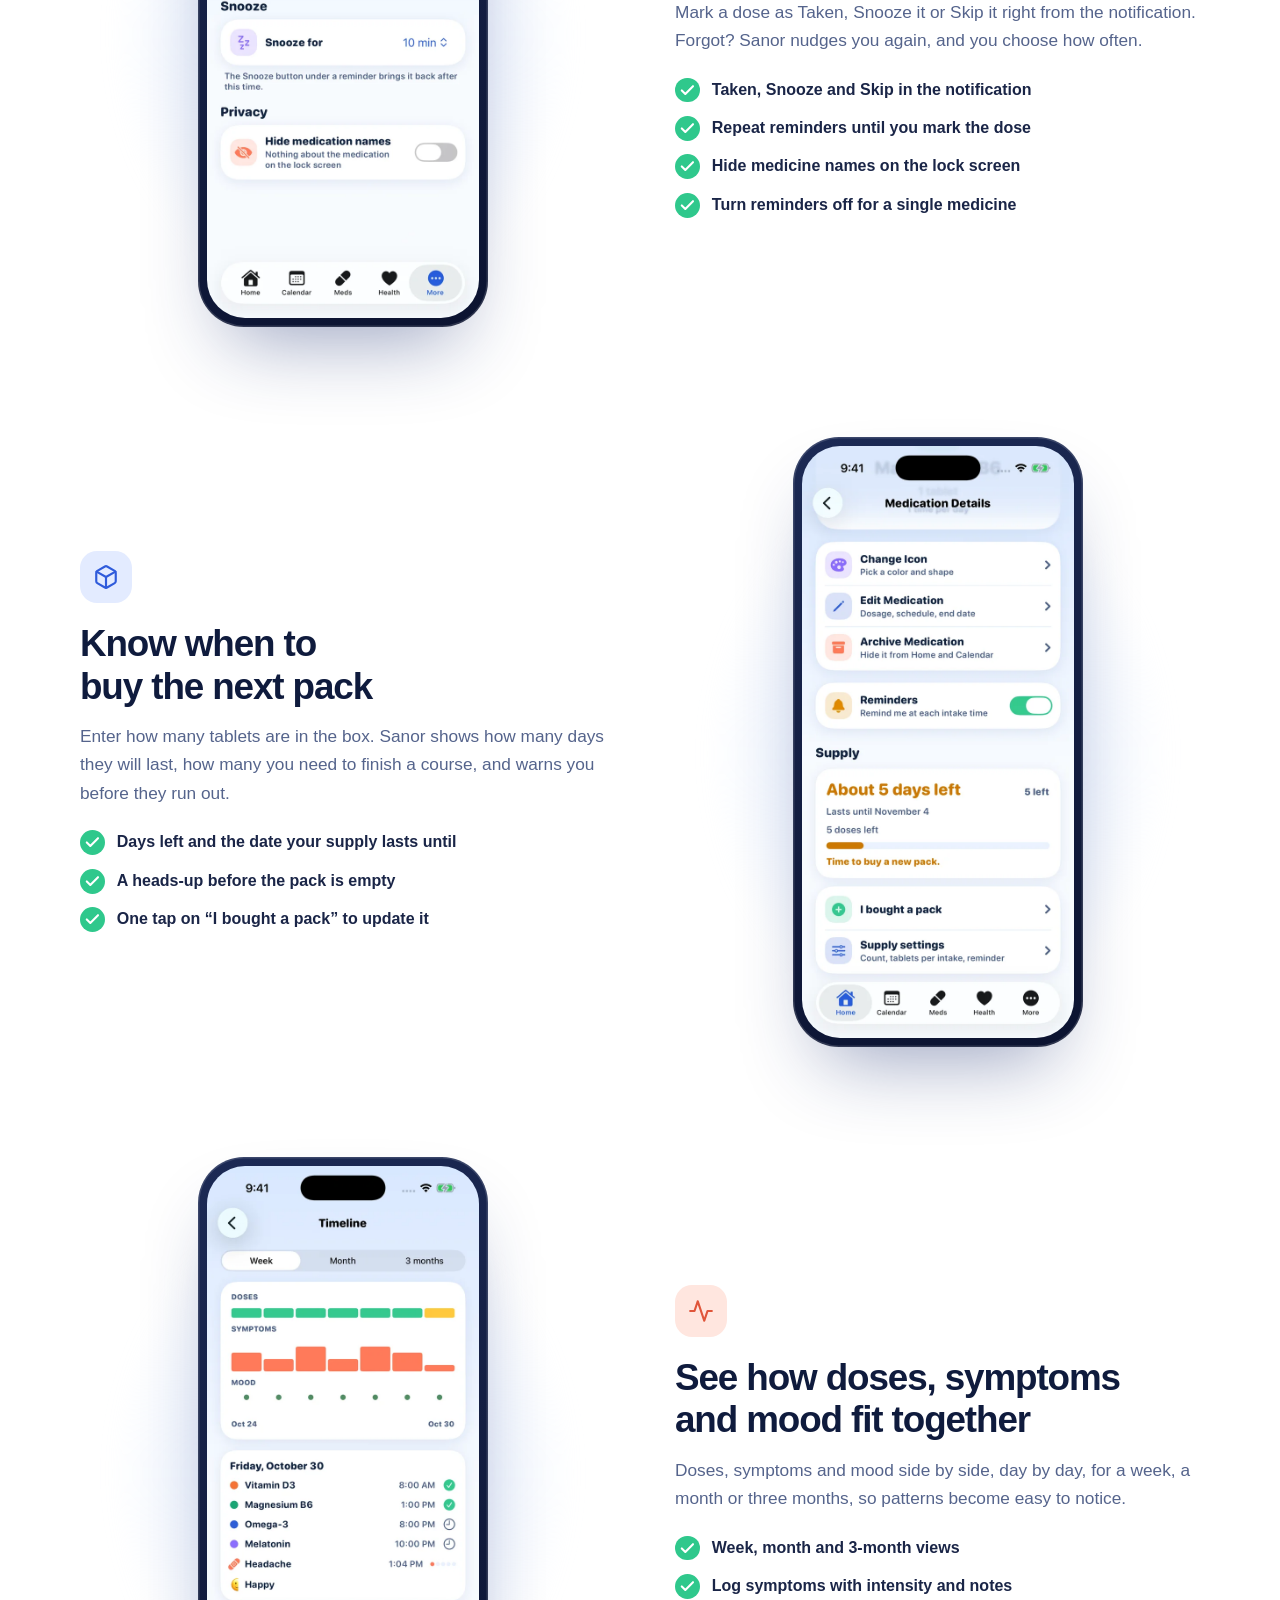
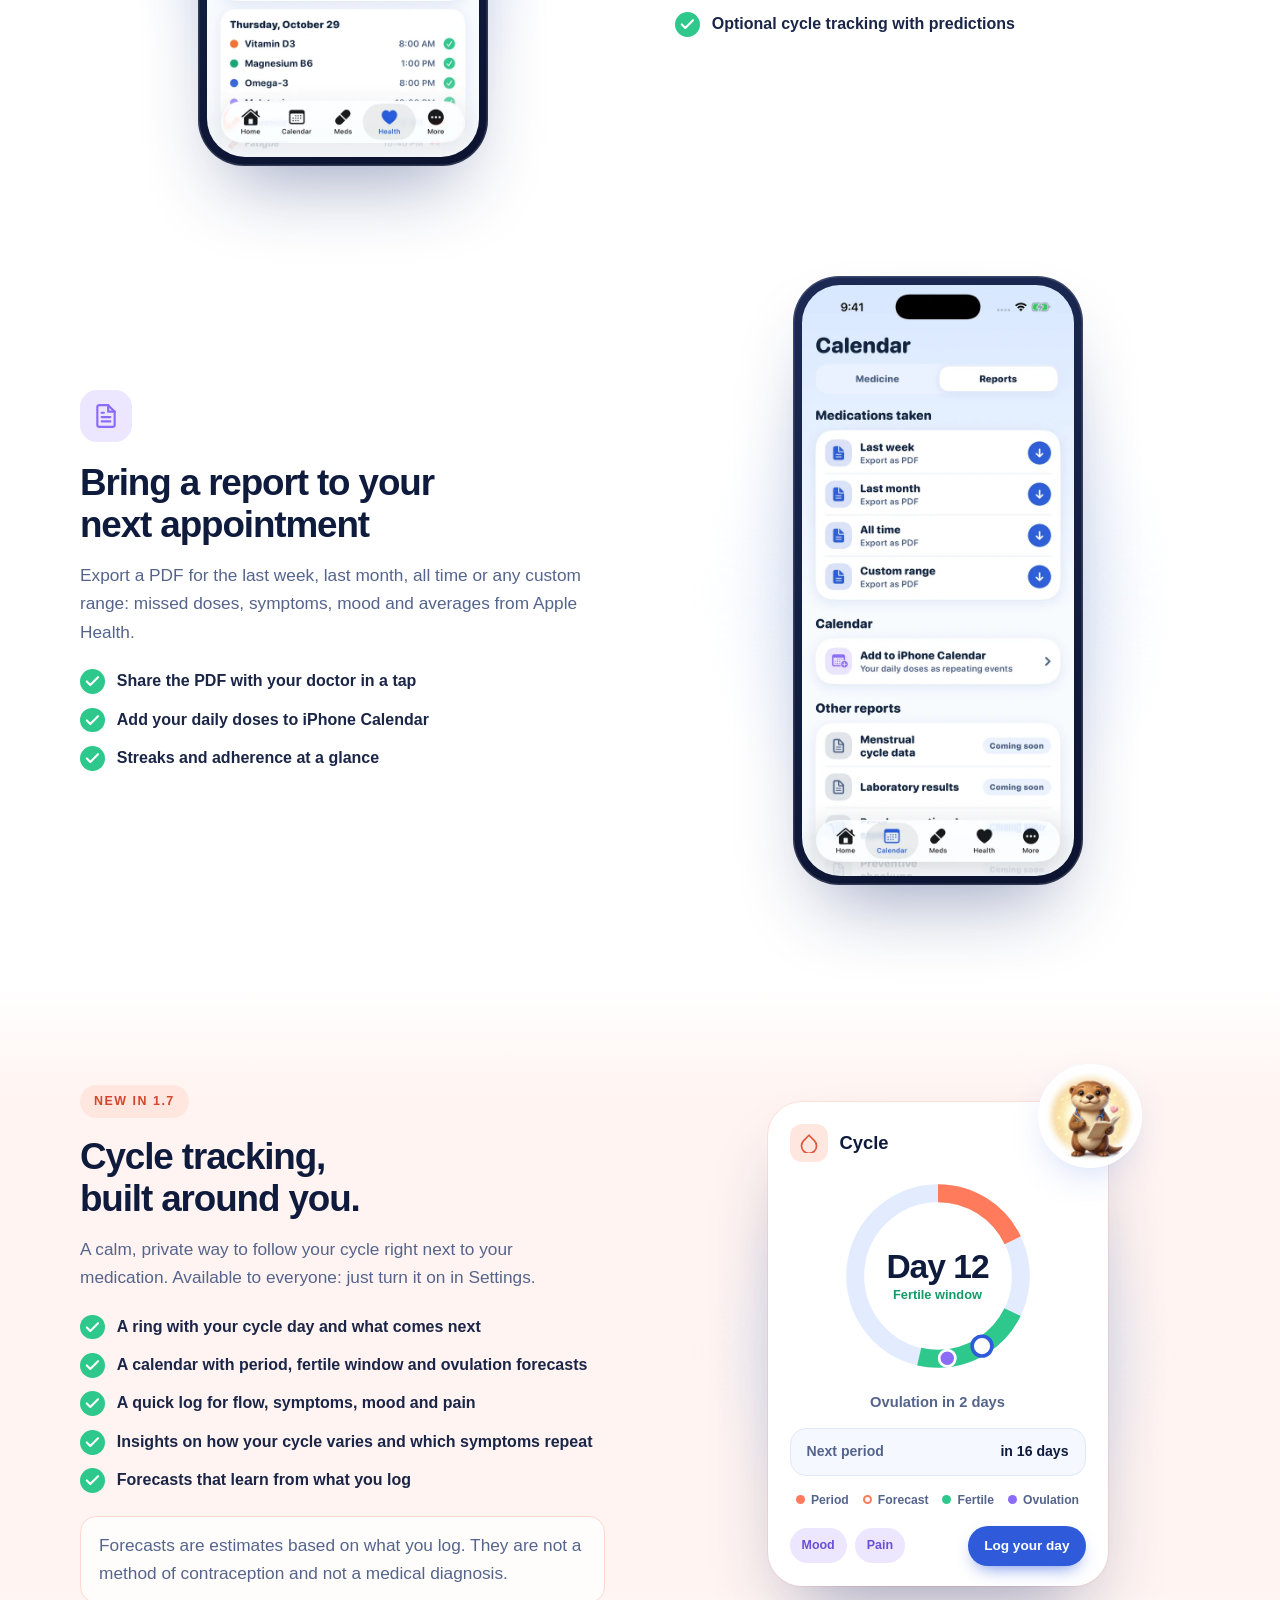
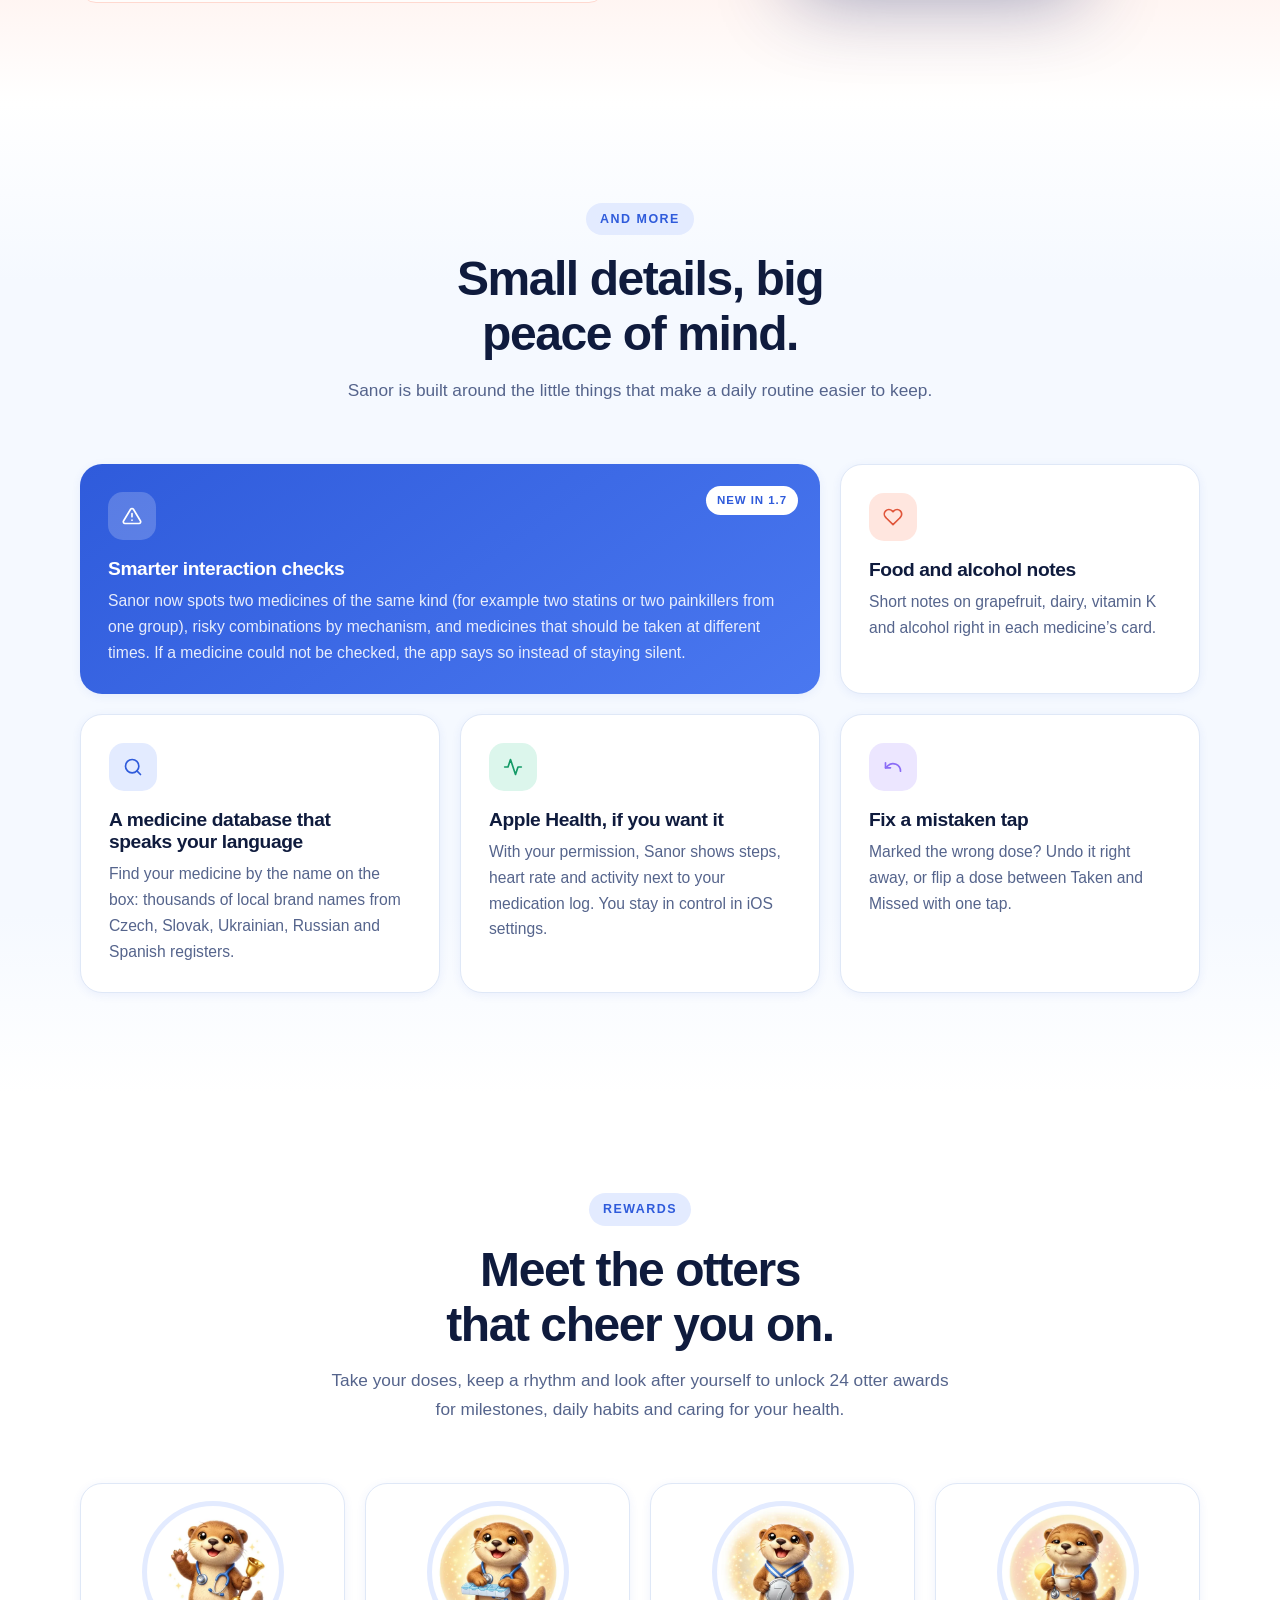
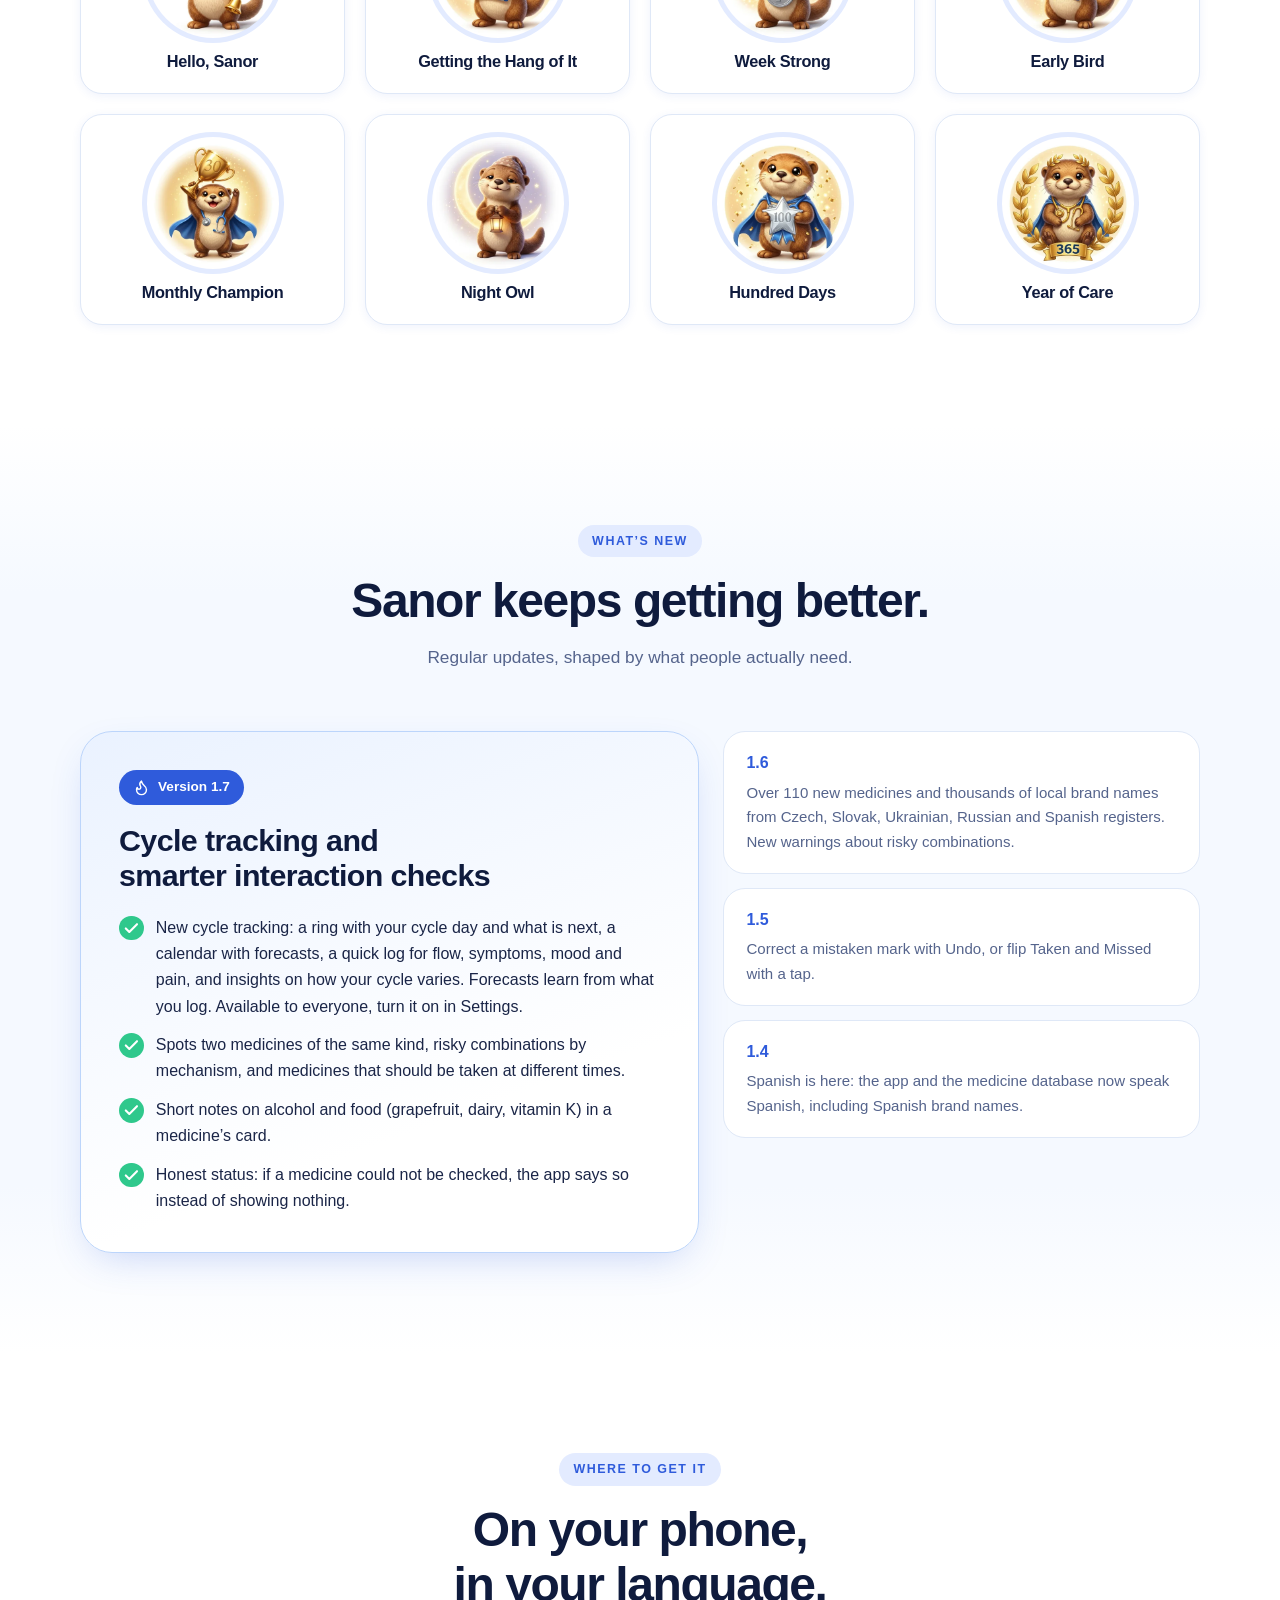
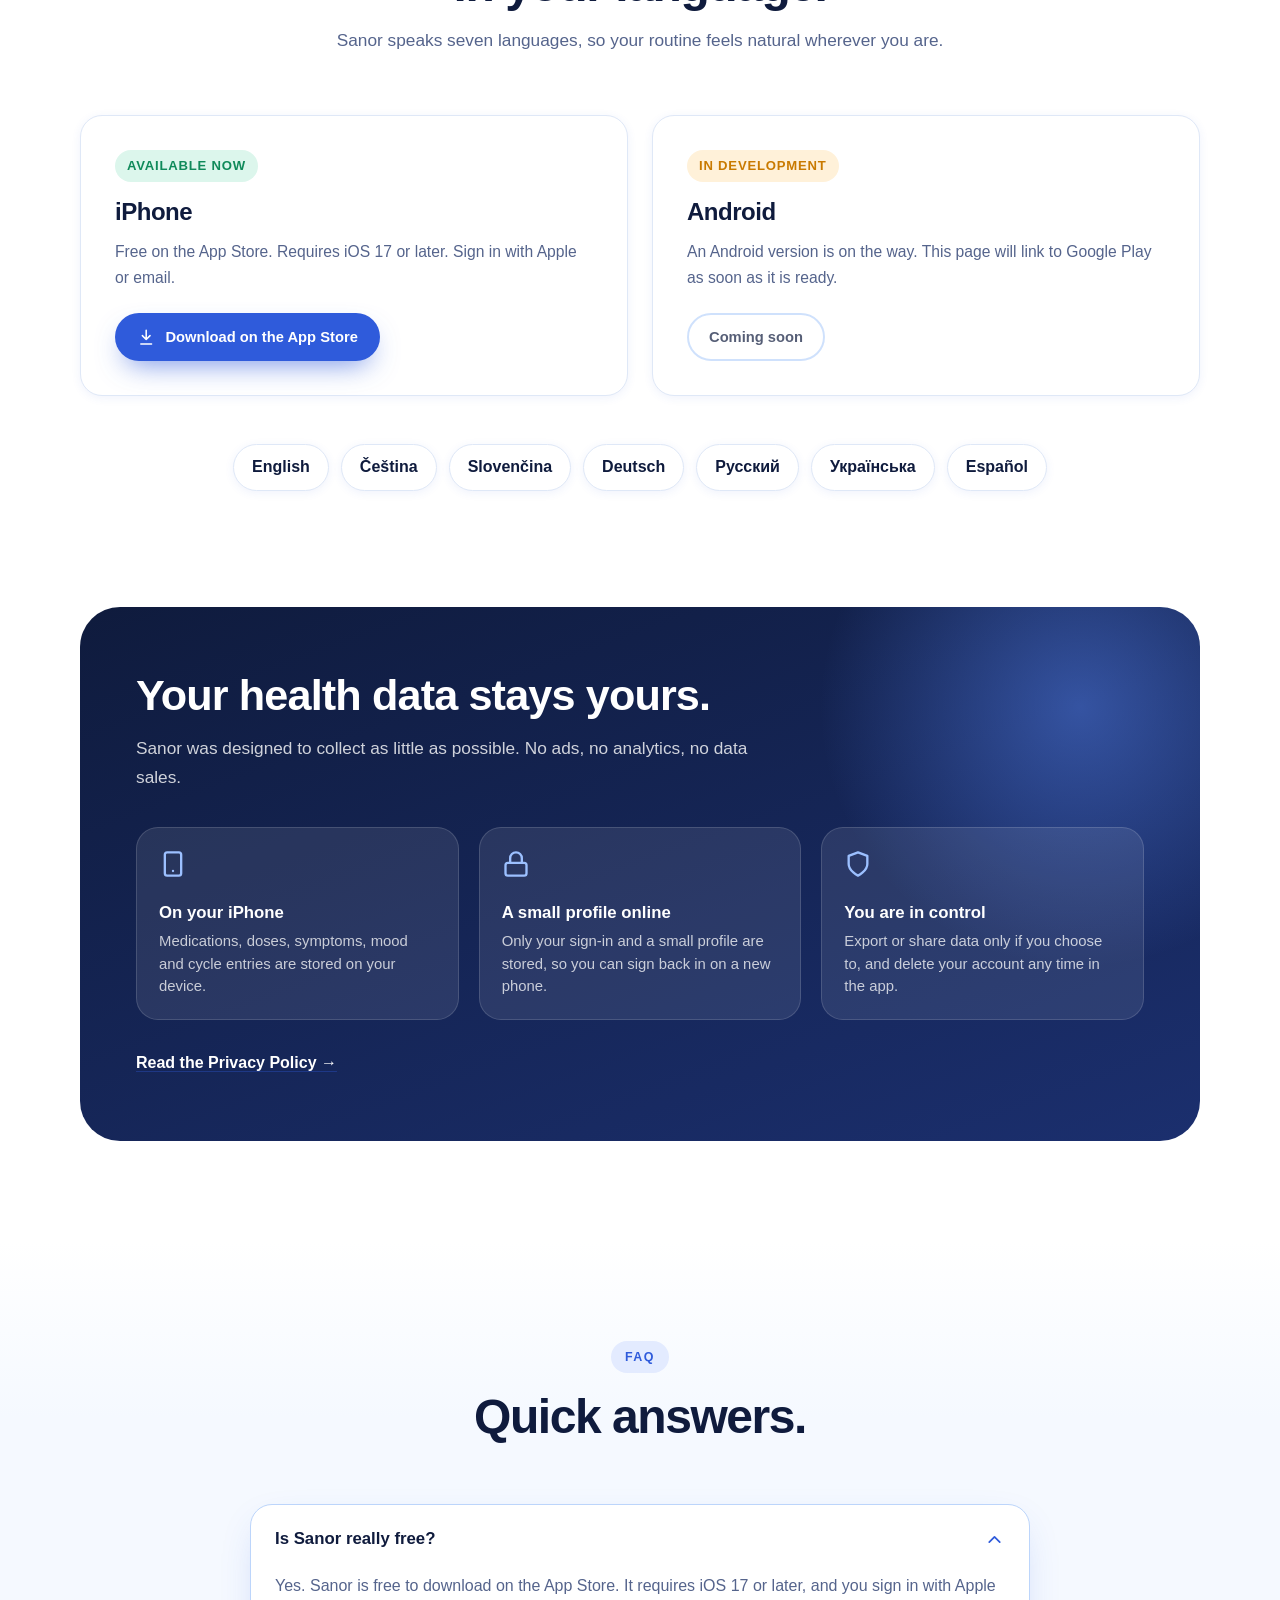
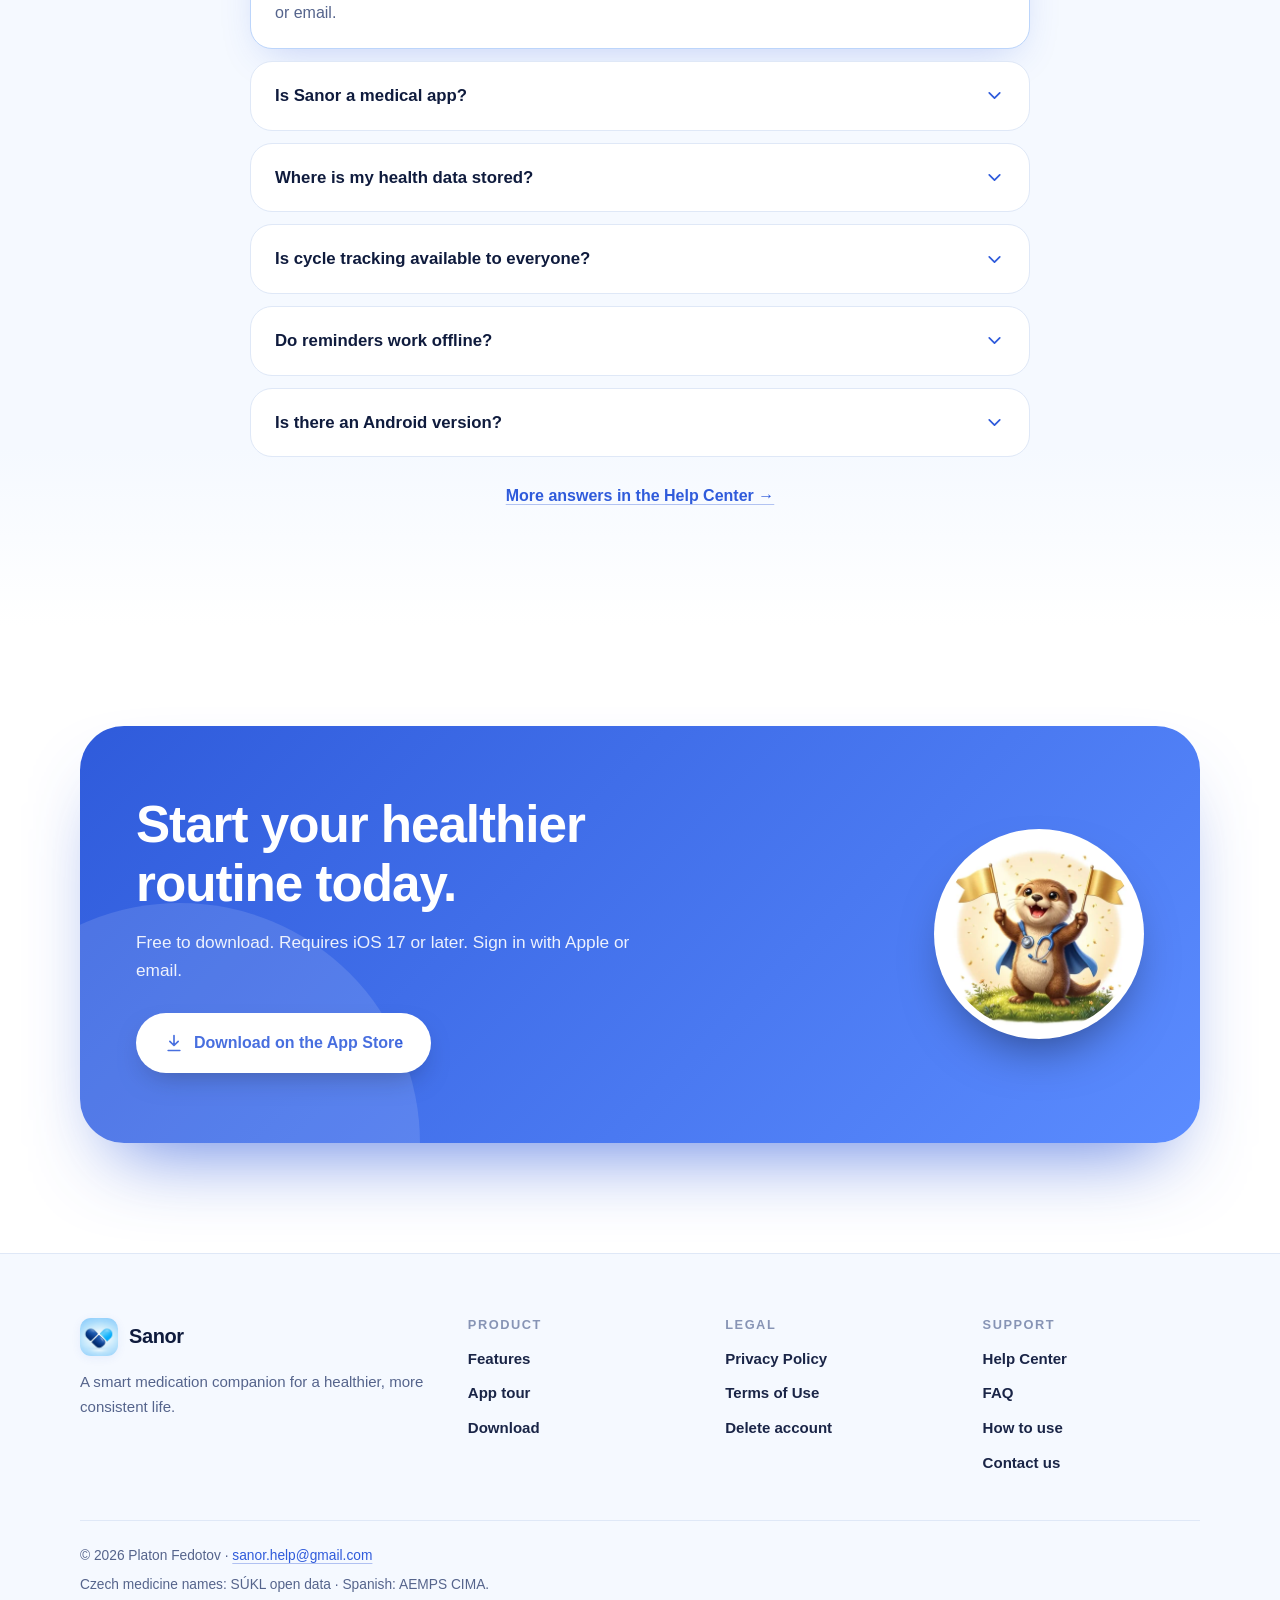
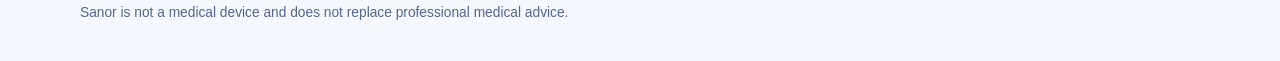
==== commit f77ab3cc: "Redesign site: light otter theme, EN/CZ/ES/DE pages, v1.7 cycle tracking - Shared assets/site.css + " ====
--- a/index.html
+++ b/index.html
@@ -2,1024 +2,333 @@
 <html lang="en">
 <head>
   <meta charset="UTF-8" />
-  <meta name="viewport" content="width=device-width, initial-scale=1.0" />
-  <meta name="description" content="Sanor is a free iPhone app that reminds you to take your medication, keeps your schedule and shows possible interactions. Your medication data stays on your phone." />
-  <meta name="theme-color" content="#8DCDFB" />
-  <link rel="icon" href="icon.jpeg" />
+  <meta name="viewport" content="width=device-width, initial-scale=1" />
+  <title>Sanor – Medication reminders, supply tracker & health diary for iPhone</title>
+  <meta name="description" content="Sanor is a free iPhone app that reminds you to take your medication, tracks your supply, logs symptoms and mood, and creates PDF reports for your doctor. Your health data stays on your phone." />
+  <meta name="theme-color" content="#e7f0ff" />
+  <link rel="icon" href="/icon.jpeg" />
+  <link rel="apple-touch-icon" href="/icon.jpeg" />
   <link rel="canonical" href="https://www.sanorapp.com/" />
+  <link rel="alternate" hreflang="en" href="https://www.sanorapp.com/" />
+  <link rel="alternate" hreflang="cs" href="https://www.sanorapp.com/cz/" />
+  <link rel="alternate" hreflang="es" href="https://www.sanorapp.com/es/" />
+  <link rel="alternate" hreflang="de" href="https://www.sanorapp.com/de/" />
+  <link rel="alternate" hreflang="x-default" href="https://www.sanorapp.com/" />
   <meta name="apple-itunes-app" content="app-id=6766075127" />
   <meta property="og:type" content="website" />
-  <meta property="og:title" content="Sanor – Your medication companion" />
-  <meta property="og:description" content="Free iPhone app for medication reminders, schedules and interaction checks. Your medication data stays on your phone." />
+  <meta property="og:site_name" content="Sanor" />
+  <meta property="og:title" content="Sanor – Never miss a dose ever again" />
+  <meta property="og:description" content="Sanor is a free iPhone app that reminds you to take your medication, tracks your supply, logs symptoms and mood, and creates PDF reports for your doctor. Your health data stays on your phone." />
   <meta property="og:url" content="https://www.sanorapp.com/" />
   <meta property="og:image" content="https://www.sanorapp.com/icon.jpeg" />
-  <title>Sanor – Your Smart Medication Companion</title>
-  <style>
-    *, *::before, *::after { box-sizing: border-box; margin: 0; padding: 0; }
-
-    :root {
-      --primary: #8DCDFB;
-      --primary-dark: #5bb8f9;
-      --primary-deeper: #2e9de8;
-      --primary-light: #d6effe;
-      --primary-ultra: #eaf6ff;
-      --text: #0f172a;
-      --text-muted: #475569;
-      --text-light: #94a3b8;
-      --white: #ffffff;
-      --border: #e2edf6;
-      --radius: 16px;
-      --radius-lg: 24px;
-    }
-
-    html { scroll-behavior: smooth; }
-
-    body {
-      font-family: -apple-system, BlinkMacSystemFont, 'SF Pro Display', 'Segoe UI', Roboto, sans-serif;
-      background: var(--white);
-      color: var(--text);
-      overflow-x: hidden;
-    }
-
-    /* ── NAVBAR ─────────────────────────────────── */
-    nav {
-      position: fixed;
-      top: 0; left: 0; right: 0;
-      z-index: 200;
-      background: rgba(255,255,255,0.88);
-      backdrop-filter: blur(20px);
-      -webkit-backdrop-filter: blur(20px);
-      border-bottom: 1px solid rgba(141,205,251,0.2);
-    }
-    .nav-inner {
-      max-width: 1100px;
-      margin: 0 auto;
-      padding: 0 32px;
-      height: 64px;
-      display: flex;
-      align-items: center;
-      justify-content: space-between;
-    }
-    .nav-brand {
-      display: flex;
-      align-items: center;
-      gap: 10px;
-      text-decoration: none;
-    }
-    .nav-icon {
-      width: 36px;
-      height: 36px;
-      border-radius: 9px;
-      object-fit: cover;
-    }
-    .nav-icon-fallback {
-      width: 36px;
-      height: 36px;
-      border-radius: 9px;
-      background: linear-gradient(135deg, var(--primary), var(--primary-dark));
-      display: flex;
-      align-items: center;
-      justify-content: center;
-      font-size: 18px;
-    }
-    .nav-name {
-      font-size: 1.15rem;
-      font-weight: 800;
-      color: var(--text);
-      letter-spacing: -0.3px;
-    }
-    .nav-links {
-      display: flex;
-      align-items: center;
-      gap: 28px;
-      list-style: none;
-    }
-    .nav-links a {
-      color: var(--text-muted);
-      text-decoration: none;
-      font-size: 0.9rem;
-      font-weight: 500;
-      transition: color 0.2s;
-    }
-    .nav-links a:hover { color: var(--primary-deeper); }
-    .nav-cta {
-      background: linear-gradient(135deg, var(--primary), var(--primary-dark));
-      color: white !important;
-      padding: 9px 20px;
-      border-radius: 30px;
-      font-weight: 700 !important;
-      font-size: 0.88rem !important;
-      transition: transform 0.15s, box-shadow 0.2s !important;
-    }
-    .nav-cta:hover {
-      transform: translateY(-1px);
-      box-shadow: 0 6px 20px rgba(141,205,251,0.5);
-      color: white !important;
-    }
-
-    /* ── HERO ───────────────────────────────────── */
-    .hero {
-      min-height: 100vh;
-      display: flex;
-      align-items: center;
-      background: linear-gradient(160deg, #f0f9ff 0%, var(--white) 50%, #f0f9ff 100%);
-      padding: 100px 32px 60px;
-      position: relative;
-      overflow: hidden;
-    }
-    .hero::before {
-      content: '';
-      position: absolute;
-      top: -200px; right: -200px;
-      width: 700px; height: 700px;
-      border-radius: 50%;
-      background: radial-gradient(circle, rgba(141,205,251,0.22) 0%, transparent 70%);
-      pointer-events: none;
-    }
-    .hero::after {
-      content: '';
-      position: absolute;
-      bottom: -100px; left: -100px;
-      width: 500px; height: 500px;
-      border-radius: 50%;
-      background: radial-gradient(circle, rgba(141,205,251,0.12) 0%, transparent 70%);
-      pointer-events: none;
-    }
-    .hero-inner {
-      max-width: 1100px;
-      margin: 0 auto;
-      display: grid;
-      grid-template-columns: 1fr 1fr;
-      gap: 60px;
-      align-items: center;
-      position: relative;
-      z-index: 1;
-    }
-    .hero-badge {
-      display: inline-flex;
-      align-items: center;
-      gap: 7px;
-      background: var(--primary-light);
-      color: var(--primary-deeper);
-      font-size: 0.78rem;
-      font-weight: 700;
-      text-transform: uppercase;
-      letter-spacing: 1px;
-      padding: 6px 14px;
-      border-radius: 30px;
-      margin-bottom: 20px;
-    }
-    .hero h1 {
-      font-size: clamp(2.2rem, 5vw, 3.6rem);
-      font-weight: 900;
-      color: var(--text);
-      line-height: 1.1;
-      letter-spacing: -1.5px;
-      margin-bottom: 20px;
-    }
-    .hero h1 .highlight {
-      background: linear-gradient(135deg, var(--primary-dark), var(--primary-deeper));
-      -webkit-background-clip: text;
-      -webkit-text-fill-color: transparent;
-      background-clip: text;
-    }
-    .hero-sub {
-      font-size: 1.12rem;
-      color: var(--text-muted);
-      line-height: 1.7;
-      margin-bottom: 36px;
-      max-width: 460px;
-    }
-    .hero-actions {
-      display: flex;
-      gap: 14px;
-      flex-wrap: wrap;
-    }
-    .btn-primary {
-      display: inline-flex;
-      align-items: center;
-      gap: 10px;
-      background: linear-gradient(135deg, var(--primary), var(--primary-dark));
-      color: white;
-      font-size: 1rem;
-      font-weight: 700;
-      padding: 15px 30px;
-      border-radius: 50px;
-      text-decoration: none;
-      transition: transform 0.15s, box-shadow 0.2s;
-      box-shadow: 0 8px 28px rgba(141,205,251,0.45);
-      border: none;
-      cursor: pointer;
-    }
-    .btn-primary:hover {
-      transform: translateY(-2px);
-      box-shadow: 0 14px 36px rgba(141,205,251,0.55);
-    }
-    .btn-secondary {
-      display: inline-flex;
-      align-items: center;
-      gap: 8px;
-      background: transparent;
-      color: var(--text);
-      font-size: 1rem;
-      font-weight: 600;
-      padding: 15px 28px;
-      border-radius: 50px;
-      text-decoration: none;
-      border: 2px solid var(--border);
-      transition: border-color 0.2s, background 0.2s;
-    }
-    .btn-secondary:hover {
-      border-color: var(--primary);
-      background: var(--primary-ultra);
-    }
-    .hero-stats {
-      display: flex;
-      gap: 32px;
-      margin-top: 44px;
-    }
-    .stat-item { }
-    .stat-value {
-      font-size: 1.7rem;
-      font-weight: 900;
-      color: var(--text);
-      letter-spacing: -0.5px;
-      line-height: 1;
-    }
-    .stat-label {
-      font-size: 0.78rem;
-      color: var(--text-muted);
-      margin-top: 4px;
-    }
-
-    /* Hero phone mockup */
-    .hero-visual {
-      display: flex;
-      justify-content: center;
-      align-items: center;
-    }
-    .phone-wrap {
-      position: relative;
-      display: flex;
-      justify-content: center;
-    }
-    .phone-glow {
-      position: absolute;
-      inset: -40px;
-      background: radial-gradient(ellipse, rgba(141,205,251,0.35) 0%, transparent 70%);
-      border-radius: 50%;
-    }
-    .phone-frame {
-      width: 260px;
-      background: var(--text);
-      border-radius: 42px;
-      padding: 12px;
-      box-shadow: 0 40px 80px rgba(0,0,0,0.22), 0 0 0 1px rgba(255,255,255,0.1);
-      position: relative;
-      z-index: 1;
-    }
-    .phone-screen {
-      border-radius: 32px;
-      overflow: hidden;
-      background: linear-gradient(160deg, var(--primary-light), #e0f4ff, var(--primary-ultra));
-      aspect-ratio: 9/19.5;
-      display: flex;
-      flex-direction: column;
-      align-items: center;
-      justify-content: center;
-      gap: 12px;
-      padding: 24px;
-    }
-    .phone-screen img {
-      width: 100%;
-      height: 100%;
-      object-fit: cover;
-      border-radius: 28px;
-    }
-    .phone-screen-placeholder {
-      width: 72px;
-      height: 72px;
-      border-radius: 20px;
-      background: linear-gradient(135deg, var(--primary), var(--primary-dark));
-      display: flex;
-      align-items: center;
-      justify-content: center;
-      font-size: 34px;
-      box-shadow: 0 8px 24px rgba(141,205,251,0.4);
-    }
-    .phone-screen-text {
-      font-size: 1.1rem;
-      font-weight: 800;
-      color: var(--text);
-      text-align: center;
-    }
-    .phone-screen-sub {
-      font-size: 0.75rem;
-      color: var(--text-muted);
-      text-align: center;
-    }
-    .pill-chip {
-      background: var(--white);
-      border-radius: 12px;
-      padding: 10px 16px;
-      box-shadow: 0 4px 16px rgba(0,0,0,0.08);
-      display: flex;
-      align-items: center;
-      gap: 10px;
-      font-size: 0.82rem;
-      font-weight: 600;
-      color: var(--text);
-      width: 100%;
-    }
-    .pill-dot {
-      width: 10px;
-      height: 10px;
-      border-radius: 50%;
-      flex-shrink: 0;
-    }
-
-    /* ── SCREENSHOTS ────────────────────────────── */
-    .screenshots {
-      padding: 100px 32px;
-      background: linear-gradient(180deg, var(--white) 0%, var(--primary-ultra) 100%);
-    }
-    .section-center {
-      text-align: center;
-      max-width: 560px;
-      margin: 0 auto 56px;
-    }
-    .tag {
-      display: inline-block;
-      background: var(--primary-light);
-      color: var(--primary-deeper);
-      font-size: 0.73rem;
-      font-weight: 700;
-      text-transform: uppercase;
-      letter-spacing: 1.2px;
-      padding: 5px 14px;
-      border-radius: 20px;
-      margin-bottom: 14px;
-    }
-    .section-center h2 {
-      font-size: clamp(1.6rem, 3.5vw, 2.4rem);
-      font-weight: 900;
-      color: var(--text);
-      letter-spacing: -0.8px;
-      line-height: 1.15;
-      margin-bottom: 12px;
-    }
-    .section-center p {
-      color: var(--text-muted);
-      font-size: 1rem;
-      line-height: 1.7;
-    }
-    .screenshots-grid {
-      max-width: 900px;
-      margin: 0 auto;
-      display: grid;
-      grid-template-columns: repeat(3, 1fr);
-      gap: 28px;
-      align-items: end;
-    }
-    .screenshot-item {
-      display: flex;
-      flex-direction: column;
-      align-items: center;
-      gap: 16px;
-    }
-    .screenshot-item:nth-child(2) .screenshot-frame { transform: translateY(-20px); }
-    .screenshot-frame {
-      background: var(--text);
-      border-radius: 38px;
-      padding: 10px;
-      box-shadow: 0 24px 60px rgba(0,0,0,0.18);
-      transition: transform 0.3s;
-    }
-    .screenshot-frame:hover { transform: translateY(-8px) !important; }
-    .screenshot-screen {
-      border-radius: 30px;
-      overflow: hidden;
-      aspect-ratio: 9/19;
-      background: linear-gradient(160deg, var(--primary-light), #ddf0ff);
-      display: flex;
-      flex-direction: column;
-      align-items: center;
-      justify-content: center;
-      gap: 8px;
-    }
-    .screenshot-screen img {
-      width: 100%;
-      height: 100%;
-      object-fit: cover;
-    }
-    .screenshot-placeholder-inner {
-      display: flex;
-      flex-direction: column;
-      align-items: center;
-      justify-content: center;
-      gap: 12px;
-      padding: 20px;
-      width: 100%;
-      height: 100%;
-    }
-    .screenshot-icon {
-      font-size: 36px;
-    }
-    .screenshot-label {
-      font-size: 0.78rem;
-      font-weight: 700;
-      color: var(--text-muted);
-      text-align: center;
-    }
-    .screenshot-caption {
-      font-size: 0.88rem;
-      font-weight: 600;
-      color: var(--text);
-      text-align: center;
-    }
-
-    /* ── FEATURES ───────────────────────────────── */
-    .features {
-      padding: 100px 32px;
-      background: var(--white);
-    }
-    .features-grid {
-      max-width: 1100px;
-      margin: 0 auto;
-      display: grid;
-      grid-template-columns: repeat(3, 1fr);
-      gap: 28px;
-    }
-    .feature-card {
-      background: var(--white);
-      border: 1.5px solid var(--border);
-      border-radius: var(--radius-lg);
-      padding: 36px 30px;
-      transition: transform 0.25s, box-shadow 0.25s, border-color 0.25s;
-      position: relative;
-      overflow: hidden;
-    }
-    .feature-card::before {
-      content: '';
-      position: absolute;
-      top: 0; left: 0; right: 0;
-      height: 3px;
-      background: linear-gradient(90deg, var(--primary), var(--primary-dark));
-      opacity: 0;
-      transition: opacity 0.25s;
-    }
-    .feature-card:hover {
-      transform: translateY(-6px);
-      box-shadow: 0 20px 50px rgba(141,205,251,0.2);
-      border-color: var(--primary);
-    }
-    .feature-card:hover::before { opacity: 1; }
-    .feature-icon-wrap {
-      width: 60px;
-      height: 60px;
-      border-radius: 16px;
-      background: var(--primary-light);
-      display: flex;
-      align-items: center;
-      justify-content: center;
-      margin-bottom: 22px;
-      transition: background 0.25s;
-    }
-    .feature-card:hover .feature-icon-wrap {
-      background: linear-gradient(135deg, var(--primary), var(--primary-dark));
-    }
-    .feature-icon-img {
-      width: 32px;
-      height: 32px;
-      object-fit: contain;
-    }
-    .feature-icon-fallback {
-      font-size: 28px;
-    }
-    .feature-card h3 {
-      font-size: 1.12rem;
-      font-weight: 800;
-      color: var(--text);
-      margin-bottom: 10px;
-      letter-spacing: -0.3px;
-    }
-    .feature-card p {
-      color: var(--text-muted);
-      font-size: 0.93rem;
-      line-height: 1.7;
-    }
-
-    /* ── TESTIMONIALS ───────────────────────────── */
-    .testimonials {
-      padding: 100px 32px;
-      background: linear-gradient(180deg, var(--primary-ultra) 0%, var(--white) 100%);
-    }
-    .testimonials-grid {
-      max-width: 1100px;
-      margin: 0 auto;
-      display: grid;
-      grid-template-columns: repeat(3, 1fr);
-      gap: 24px;
-    }
-    .testimonial-card {
-      background: var(--white);
-      border: 1.5px solid var(--border);
-      border-radius: var(--radius-lg);
-      padding: 30px 28px;
-      position: relative;
-      transition: transform 0.25s, box-shadow 0.25s;
-    }
-    .testimonial-card:hover {
-      transform: translateY(-4px);
-      box-shadow: 0 16px 40px rgba(141,205,251,0.15);
-    }
-    .quote-mark {
-      font-size: 3.5rem;
-      line-height: 1;
-      color: var(--primary);
-      font-family: Georgia, serif;
-      margin-bottom: 6px;
-    }
-    .testimonial-text {
-      font-size: 0.97rem;
-      color: var(--text-muted);
-      line-height: 1.75;
-      margin-bottom: 22px;
-    }
-    .testimonial-author {
-      display: flex;
-      align-items: center;
-      gap: 12px;
-    }
-    .author-avatar {
-      width: 44px;
-      height: 44px;
-      border-radius: 50%;
-      display: flex;
-      align-items: center;
-      justify-content: center;
-      font-size: 1.2rem;
-      font-weight: 800;
-      color: white;
-      flex-shrink: 0;
-    }
-    .author-name {
-      font-size: 0.92rem;
-      font-weight: 700;
-      color: var(--text);
-    }
-    .author-meta {
-      font-size: 0.78rem;
-      color: var(--text-light);
-    }
-    .stars {
-      display: flex;
-      gap: 2px;
-      margin-bottom: 14px;
-    }
-    .star { color: #f59e0b; font-size: 15px; }
-
-    /* ── DOWNLOAD ───────────────────────────────── */
-    .download {
-      padding: 100px 32px;
-      background: linear-gradient(135deg, var(--text) 0%, #1e293b 100%);
-      position: relative;
-      overflow: hidden;
-    }
-    .download::before {
-      content: '';
-      position: absolute;
-      top: -100px; right: -100px;
-      width: 500px; height: 500px;
-      border-radius: 50%;
-      background: radial-gradient(circle, rgba(141,205,251,0.15) 0%, transparent 70%);
-    }
-    .download-inner {
-      max-width: 700px;
-      margin: 0 auto;
-      text-align: center;
-      position: relative;
-      z-index: 1;
-    }
-    .download .tag {
-      background: rgba(141,205,251,0.2);
-      color: var(--primary);
-    }
-    .download h2 {
-      font-size: clamp(1.8rem, 4vw, 2.8rem);
-      font-weight: 900;
-      color: var(--white);
-      letter-spacing: -0.8px;
-      margin-bottom: 16px;
-      line-height: 1.15;
-    }
-    .download p {
-      color: #94a3b8;
-      font-size: 1.05rem;
-      margin-bottom: 44px;
-      line-height: 1.7;
-    }
-    .store-buttons {
-      display: flex;
-      gap: 16px;
-      justify-content: center;
-      flex-wrap: wrap;
-    }
-    .store-btn {
-      display: inline-flex;
-      align-items: center;
-      gap: 12px;
-      background: rgba(255,255,255,0.08);
-      border: 1.5px solid rgba(255,255,255,0.15);
-      border-radius: 16px;
-      padding: 14px 24px;
-      text-decoration: none;
-      transition: background 0.2s, border-color 0.2s, transform 0.15s;
-      min-width: 180px;
-    }
-    .store-btn:hover {
-      background: rgba(141,205,251,0.15);
-      border-color: var(--primary);
-      transform: translateY(-2px);
-    }
-    .store-btn-icon { font-size: 28px; flex-shrink: 0; }
-    .store-btn-text { text-align: left; }
-    .store-btn-label {
-      display: block;
-      font-size: 0.68rem;
-      color: #94a3b8;
-      text-transform: uppercase;
-      letter-spacing: 0.5px;
-    }
-    .store-btn-name {
-      display: block;
-      font-size: 1rem;
-      font-weight: 700;
-      color: var(--white);
-      letter-spacing: -0.2px;
-    }
-    .download-note {
-      margin-top: 24px;
-      font-size: 0.8rem;
-      color: #64748b;
-    }
-
-    /* ── FOOTER ─────────────────────────────────── */
-    footer {
-      background: #0a0f1a;
-      padding: 48px 32px 32px;
-      border-top: 1px solid rgba(255,255,255,0.05);
-    }
-    .footer-inner {
-      max-width: 1100px;
-      margin: 0 auto;
-    }
-    .footer-top {
-      display: flex;
-      justify-content: space-between;
-      align-items: flex-start;
-      gap: 40px;
-      margin-bottom: 40px;
-      flex-wrap: wrap;
-    }
-    .footer-brand {
-      display: flex;
-      align-items: center;
-      gap: 10px;
-      text-decoration: none;
-      margin-bottom: 12px;
-    }
-    .footer-brand-icon {
-      width: 32px;
-      height: 32px;
-      border-radius: 8px;
-      background: linear-gradient(135deg, var(--primary), var(--primary-dark));
-      display: flex;
-      align-items: center;
-      justify-content: center;
-      font-size: 16px;
-    }
-    .footer-brand-name {
-      font-size: 1.1rem;
-      font-weight: 800;
-      color: white;
-    }
-    .footer-tagline {
-      font-size: 0.85rem;
-      color: #64748b;
-      max-width: 240px;
-    }
-    .footer-col h4 {
-      font-size: 0.78rem;
-      font-weight: 700;
-      text-transform: uppercase;
-      letter-spacing: 1px;
-      color: #94a3b8;
-      margin-bottom: 16px;
-    }
-    .footer-col a {
-      display: block;
-      font-size: 0.88rem;
-      color: #64748b;
-      text-decoration: none;
-      margin-bottom: 10px;
-      transition: color 0.2s;
-    }
-    .footer-col a:hover { color: var(--primary); }
-    .footer-bottom {
-      border-top: 1px solid rgba(255,255,255,0.06);
-      padding-top: 24px;
-      display: flex;
-      justify-content: space-between;
-      align-items: center;
-      flex-wrap: wrap;
-      gap: 12px;
-    }
-    .footer-copy {
-      font-size: 0.8rem;
-      color: #475569;
-    }
-    .footer-disclaimer {
-      font-size: 0.75rem;
-      color: #334155;
-      text-align: right;
-    }
-
-    /* ── RESPONSIVE ─────────────────────────────── */
-    @media (max-width: 900px) {
-      .hero-inner { grid-template-columns: 1fr; text-align: center; }
-      .hero-sub { max-width: 100%; }
-      .hero-actions { justify-content: center; }
-      .hero-stats { justify-content: center; }
-      .hero-visual { display: none; }
-      .screenshots-grid,
-      .features-grid,
-      .testimonials-grid { grid-template-columns: 1fr; }
-      .screenshot-item:nth-child(2) .screenshot-frame { transform: none; }
-      .footer-top { flex-direction: column; }
-      .footer-bottom { flex-direction: column; text-align: center; }
-      .footer-disclaimer { text-align: center; }
-    }
-    @media (max-width: 640px) {
-      .nav-links { display: none; }
-      .hero { padding: 90px 20px 60px; }
-    }
-  </style>
+  <meta name="twitter:card" content="summary" />
+  <link rel="preload" as="image" href="/assets/shots/home.webp" type="image/webp" />
+  <link rel="stylesheet" href="/assets/site.css" />
+  <script type="application/ld+json">{"@context": "https://schema.org", "@type": "MobileApplication", "name": "Sanor", "description": "Sanor is a free iPhone app that reminds you to take your medication, tracks your supply, logs symptoms and mood, and creates PDF reports for your doctor. Your health data stays on your phone.", "applicationCategory": "HealthApplication", "operatingSystem": "iOS 17+", "inLanguage": ["en", "cs", "sk", "de", "ru", "uk", "es"], "offers": {"@type": "Offer", "price": "0", "priceCurrency": "USD"}, "downloadUrl": "https://apps.apple.com/cz/app/sanor/id6766075127", "url": "https://www.sanorapp.com/", "image": "https://www.sanorapp.com/icon.jpeg", "author": {"@type": "Person", "name": "Platon Fedotov"}}</script>
 </head>
 <body>
-
-<!-- NAVBAR -->
-<nav>
-  <div class="nav-inner">
-    <a href="#" class="nav-brand">
-      <img src="icon.jpeg" alt="Sanor" class="nav-icon"
-           onerror="this.style.display='none'; this.nextElementSibling.style.display='flex';" />
-      <div class="nav-icon-fallback" style="display:none;">💊</div>
-      <span class="nav-name">Sanor</span>
-    </a>
+<a class="sr-only" href="#main">Skip to content</a>
+
+<header class="nav">
+  <div class="wrap nav-in">
+    <a class="brand" href="/" aria-label="Sanor"><img src="/icon.jpeg" alt="" width="38" height="38" />Sanor</a>
     <ul class="nav-links">
-      <li><a href="#screenshots">Screenshots</a></li>
+      <li><a href="#tour">App tour</a></li>
       <li><a href="#features">Features</a></li>
-      <li><a href="support.html">Support</a></li>
-      <li><a href="#download" class="nav-cta">Download Free</a></li>
+      <li><a href="#rewards">Rewards</a></li>
+      <li><a href="#faq">FAQ</a></li>
+      <li><a href="/support.html">Support</a></li>
     </ul>
+    <nav class="lang" aria-label="Language"><a href="/" hreflang="en" lang="en" aria-current="true">EN</a><a href="/cz/" hreflang="cs" lang="cs">CZ</a><a href="/es/" hreflang="es" lang="es">ES</a><a href="/de/" hreflang="de" lang="de">DE</a></nav>
+    <a class="btn btn-primary btn-sm" href="https://apps.apple.com/cz/app/sanor/id6766075127">Download</a>
   </div>
-</nav>
-
-<!-- ── HERO ───────────────────────────────────────── -->
-<section class="hero">
-  <div class="hero-inner">
-    <div class="hero-content">
-      <div class="hero-badge">
-        <span>✦</span> Available on iOS
-      </div>
-      <h1>
-        Never miss<br/>a dose<br/>
-        <span class="highlight">ever again.</span>
-      </h1>
-      <p class="hero-sub">
-        Sanor is your intelligent medication companion — track your pills, set smart reminders, and monitor your wellbeing all in one place.
-      </p>
-      <div class="hero-actions">
-        <a href="https://apps.apple.com/cz/app/sanor/id6766075127" class="btn-primary" rel="noopener">
-          <svg width="20" height="20" viewBox="0 0 24 24" fill="currentColor"><path d="M18.71 19.5c-.83 1.24-1.71 2.45-3.05 2.47-1.34.03-1.77-.79-3.29-.79-1.53 0-2 .77-3.27.82-1.31.05-2.3-1.32-3.14-2.53C4.25 17 2.94 12.45 4.7 9.39c.87-1.52 2.43-2.48 4.12-2.51 1.28-.02 2.5.87 3.29.87.78 0 2.26-1.07 3.8-.91.65.03 2.47.26 3.64 1.98-.09.06-2.17 1.28-2.15 3.81.03 3.02 2.65 4.03 2.68 4.04-.03.07-.42 1.44-1.38 2.83M13 3.5c.73-.83 1.94-1.46 2.94-1.5.13 1.17-.34 2.35-1.04 3.19-.69.85-1.83 1.51-2.95 1.42-.15-1.15.41-2.35 1.05-3.11z"/></svg>
-          Download on App Store
-        </a>
-        <a href="#screenshots" class="btn-secondary">
-          See how it works →
-        </a>
-      </div>
-      <div class="hero-stats">
-        <div class="stat-item">
-          <div class="stat-value">Free</div>
-          <div class="stat-label">To download</div>
-        </div>
-        <div class="stat-item">
-          <div class="stat-value">On-device</div>
-          <div class="stat-label">Your medication data</div>
-        </div>
-        <div class="stat-item">
-          <div class="stat-value">iOS 17+</div>
-          <div class="stat-label">For iPhone</div>
-        </div>
-      </div>
-    </div>
-
-    <div class="hero-visual">
-      <div class="phone-wrap">
-        <div class="phone-glow"></div>
-        <img src="otter-hero.webp" alt="Sanor App" style="width:480px; position:relative; z-index:1; filter: drop-shadow(0 30px 60px rgba(0,0,0,0.18));" />
-      </div>
-    </div>
-  </div>
-</section>
-
-<!-- ── SCREENSHOTS ──────────────────────────────── -->
-<section class="screenshots" id="screenshots">
-  <div class="section-center">
-    <div class="tag">App Preview</div>
-    <h2>Everything you need,<br/>beautifully designed.</h2>
-    <p>Intuitive screens built for real life — from morning reminders to your health diary.</p>
-  </div>
-
-  <div class="screenshots-grid">
-
-    <div class="screenshot-item">
-      <div class="screenshot-frame">
-        <div class="screenshot-screen">
-          <img src="img/screen-home.jpg" alt="Home screen with today's medication"
-               onerror="this.style.display='none'; this.parentElement.classList.add('show-placeholder');" />
-          <div class="screenshot-placeholder-inner">
-            <div class="screenshot-icon">📋</div>
-            <div class="screenshot-label">Daily Schedule</div>
+</header>
+
+<main id="main">
+
+  <!-- HERO -->
+  <section class="hero">
+    <div class="wrap hero-grid">
+      <div>
+        <a class="pill" href="#cycle"><i></i><span>New in 1.7 · Cycle tracking & smarter interaction checks</span><svg class="ico" viewBox="0 0 24 24" aria-hidden="true"><path d="M5 12h14m-6-6 6 6-6 6"/></svg></a>
+        <h1>Never miss a dose <em>ever again.</em></h1>
+        <p class="hero-sub">Sanor is a friendly medication companion: reminders you can answer right from the notification, a supply tracker, a symptom and mood diary, and reports ready for your doctor. Your health data stays on your phone.</p>
+        <div class="hero-cta">
+          <a class="btn btn-primary" href="https://apps.apple.com/cz/app/sanor/id6766075127"><svg class="ico" viewBox="0 0 24 24" aria-hidden="true"><path d="M12 3v12m0 0-5-5m5 5 5-5M5 21h14"/></svg>Download on the App Store</a>
+          <a class="btn btn-ghost" href="#tour">See how it works</a>
+        </div>
+        <ul class="chips"><li><svg class="ico" viewBox="0 0 24 24" aria-hidden="true"><path d="M20 6 9 17l-5-5"/></svg>Free to download</li><li><svg class="ico" viewBox="0 0 24 24" aria-hidden="true"><path d="M20 6 9 17l-5-5"/></svg>Data stays on your iPhone</li><li><svg class="ico" viewBox="0 0 24 24" aria-hidden="true"><path d="M20 6 9 17l-5-5"/></svg>No ads, no tracking</li><li><svg class="ico" viewBox="0 0 24 24" aria-hidden="true"><path d="M20 6 9 17l-5-5"/></svg>iOS 17 or later</li></ul>
+      </div>
+      <div class="hero-visual">
+        <div class="phone"><img src="/assets/shots/home.webp" alt="Sanor home screen with today’s medicines, a 21-day streak and the otter mascot" width="620" height="1348" fetchpriority="high" decoding="async"></div>
+        <img class="hero-otter" src="/assets/otters/otter_hello.webp" alt="Sanor otter mascot" width="400" height="400" />
+        <div class="float float-a"><div class="dot dot-orange"><svg class="ico" viewBox="0 0 24 24" aria-hidden="true"><path d="M8.5 14.5A2.5 2.5 0 0 0 11 12c0-1.4-.5-2-1-3-1.1-2.1-.2-4 2-6 .5 2.5 2 4.9 4 6.5 2 1.6 3 3.5 3 5.5a7 7 0 1 1-14 0c0-1.2.4-2.4 1-3 0 1.3 1 2.5 2.5 2.5z"/></svg></div><div><b>21-day streak</b><span>Keep it going!</span></div></div>
+        <div class="float float-b"><div class="dot dot-green"><svg class="ico" viewBox="0 0 24 24" aria-hidden="true"><path d="M20 6 9 17l-5-5"/></svg></div><div><b>Omega-3 · 8:00 PM</b><span>Marked as taken</span></div></div>
+        <div class="float float-c"><div class="dot dot-blue"><svg class="ico" viewBox="0 0 24 24" aria-hidden="true"><path d="M21 16V8a2 2 0 0 0-1-1.7l-7-4a2 2 0 0 0-2 0l-7 4A2 2 0 0 0 3 8v8a2 2 0 0 0 1 1.7l7 4a2 2 0 0 0 2 0l7-4a2 2 0 0 0 1-1.7z"/><path d="M3.3 7 12 12l8.7-5M12 22V12"/></svg></div><div><b>About 5 days left</b><span>Time to buy a new pack</span></div></div>
+      </div>
+    </div>
+  </section>
+
+  <div class="strip wrap"><div class="strip-card reveal"><div class="stat"><b>Free</b><span>to download</span></div><div class="stat"><b>7</b><span>app languages</span></div><div class="stat"><b>24</b><span>otter awards</span></div><div class="stat"><b>0</b><span>ads or trackers</span></div></div></div>
+
+  <!-- TOUR -->
+  <section class="section" id="tour">
+    <div class="wrap">
+      <div class="head reveal">
+        <span class="eyebrow">Take a tour</span>
+        <h2>Everything you need, calmly in one place.</h2>
+        <p>From the first reminder to the doctor's visit, Sanor keeps your routine simple.</p>
+      </div>
+      
+      <div class="row reveal">
+        <div class="row-media"><div class="phone"><img src="/assets/shots/reminders.webp" alt="Reminder settings: remind me again, snooze and hide medicine names" width="620" height="1348" loading="lazy" decoding="async"></div></div>
+        <div class="row-text">
+          <div class="tagico bg-amber"><svg class="ico" viewBox="0 0 24 24" aria-hidden="true"><path d="M18 8a6 6 0 0 0-12 0c0 7-3 9-3 9h18s-3-2-3-9"/><path d="M13.7 21a2 2 0 0 1-3.4 0"/></svg></div>
+          <h3>Reminders you can answer in one tap</h3>
+          <p>Mark a dose as Taken, Snooze it or Skip it right from the notification. Forgot? Sanor nudges you again, and you choose how often.</p>
+          <ul class="ticks"><li><svg class="ico" viewBox="0 0 24 24" aria-hidden="true"><path d="M20 6 9 17l-5-5"/></svg><span>Taken, Snooze and Skip in the notification</span></li><li><svg class="ico" viewBox="0 0 24 24" aria-hidden="true"><path d="M20 6 9 17l-5-5"/></svg><span>Repeat reminders until you mark the dose</span></li><li><svg class="ico" viewBox="0 0 24 24" aria-hidden="true"><path d="M20 6 9 17l-5-5"/></svg><span>Hide medicine names on the lock screen</span></li><li><svg class="ico" viewBox="0 0 24 24" aria-hidden="true"><path d="M20 6 9 17l-5-5"/></svg><span>Turn reminders off for a single medicine</span></li></ul>
+        </div>
+      </div>
+      
+      <div class="row flip reveal">
+        <div class="row-media"><div class="phone"><img src="/assets/shots/supply.webp" alt="Medication supply screen showing about 5 days left" width="620" height="1348" loading="lazy" decoding="async"></div></div>
+        <div class="row-text">
+          <div class="tagico bg-blue"><svg class="ico" viewBox="0 0 24 24" aria-hidden="true"><path d="M21 16V8a2 2 0 0 0-1-1.7l-7-4a2 2 0 0 0-2 0l-7 4A2 2 0 0 0 3 8v8a2 2 0 0 0 1 1.7l7 4a2 2 0 0 0 2 0l7-4a2 2 0 0 0 1-1.7z"/><path d="M3.3 7 12 12l8.7-5M12 22V12"/></svg></div>
+          <h3>Know when to buy the next pack</h3>
+          <p>Enter how many tablets are in the box. Sanor shows how many days they will last, how many you need to finish a course, and warns you before they run out.</p>
+          <ul class="ticks"><li><svg class="ico" viewBox="0 0 24 24" aria-hidden="true"><path d="M20 6 9 17l-5-5"/></svg><span>Days left and the date your supply lasts until</span></li><li><svg class="ico" viewBox="0 0 24 24" aria-hidden="true"><path d="M20 6 9 17l-5-5"/></svg><span>A heads-up before the pack is empty</span></li><li><svg class="ico" viewBox="0 0 24 24" aria-hidden="true"><path d="M20 6 9 17l-5-5"/></svg><span>One tap on “I bought a pack” to update it</span></li></ul>
+        </div>
+      </div>
+      
+      <div class="row reveal">
+        <div class="row-media"><div class="phone"><img src="/assets/shots/timeline.webp" alt="Timeline of doses, symptoms and mood for the week" width="620" height="1348" loading="lazy" decoding="async"></div></div>
+        <div class="row-text">
+          <div class="tagico bg-coral"><svg class="ico" viewBox="0 0 24 24" aria-hidden="true"><path d="M22 12h-4l-3 9L9 3l-3 9H2"/></svg></div>
+          <h3>See how doses, symptoms and mood fit together</h3>
+          <p>Doses, symptoms and mood side by side, day by day, for a week, a month or three months, so patterns become easy to notice.</p>
+          <ul class="ticks"><li><svg class="ico" viewBox="0 0 24 24" aria-hidden="true"><path d="M20 6 9 17l-5-5"/></svg><span>Week, month and 3-month views</span></li><li><svg class="ico" viewBox="0 0 24 24" aria-hidden="true"><path d="M20 6 9 17l-5-5"/></svg><span>Log symptoms with intensity and notes</span></li><li><svg class="ico" viewBox="0 0 24 24" aria-hidden="true"><path d="M20 6 9 17l-5-5"/></svg><span>Optional cycle tracking with predictions</span></li></ul>
+        </div>
+      </div>
+      
+      <div class="row flip reveal">
+        <div class="row-media"><div class="phone"><img src="/assets/shots/reports.webp" alt="Reports screen with PDF export for last week, last month, all time or custom range" width="620" height="1348" loading="lazy" decoding="async"></div></div>
+        <div class="row-text">
+          <div class="tagico bg-purple"><svg class="ico" viewBox="0 0 24 24" aria-hidden="true"><path d="M14 2H6a2 2 0 0 0-2 2v16a2 2 0 0 0 2 2h12a2 2 0 0 0 2-2V8z"/><path d="M14 2v6h6M16 13H8M16 17H8M10 9H8"/></svg></div>
+          <h3>Bring a report to your next appointment</h3>
+          <p>Export a PDF for the last week, last month, all time or any custom range: missed doses, symptoms, mood and averages from Apple Health.</p>
+          <ul class="ticks"><li><svg class="ico" viewBox="0 0 24 24" aria-hidden="true"><path d="M20 6 9 17l-5-5"/></svg><span>Share the PDF with your doctor in a tap</span></li><li><svg class="ico" viewBox="0 0 24 24" aria-hidden="true"><path d="M20 6 9 17l-5-5"/></svg><span>Add your daily doses to iPhone Calendar</span></li><li><svg class="ico" viewBox="0 0 24 24" aria-hidden="true"><path d="M20 6 9 17l-5-5"/></svg><span>Streaks and adherence at a glance</span></li></ul>
+        </div>
+      </div>
+    </div>
+  </section>
+
+  <!-- CYCLE (new in 1.7) -->
+  <section class="section section-warm" id="cycle">
+    <div class="wrap">
+      <div class="row flip reveal">
+        <div class="row-media"><div class="cy-visual">
+          <div class="cy-card" aria-hidden="true">
+            <div class="cy-head"><span class="tagico bg-coral"><svg class="ico" viewBox="0 0 24 24" aria-hidden="true"><path d="M12 2.7 5.6 9.1a9 9 0 1 0 12.8 0z"/></svg></span><b>Cycle</b></div>
+            <div class="cy-ring"><svg viewBox="0 0 240 240" aria-hidden="true"><circle cx="120" cy="120" r="92" fill="none" stroke="#e3ebff" stroke-width="20"/><circle cx="120" cy="120" r="92" fill="none" stroke="#ff7b5c" stroke-width="20" stroke-dasharray="103.2 578.1" stroke-dashoffset="0.0" transform="rotate(-90 120 120)"/><circle cx="120" cy="120" r="92" fill="none" stroke="#2fc88c" stroke-width="20" stroke-dasharray="123.9 578.1" stroke-dashoffset="-185.8" transform="rotate(-90 120 120)"/><circle cx="130.3" cy="211.4" r="9" fill="#8b6cf6" stroke="#fff" stroke-width="3"/><circle cx="168.9" cy="197.9" r="11" fill="#fff" stroke="#2f5bdb" stroke-width="4"/></svg><div class="cy-center"><b>Day 12</b><span>Fertile window</span></div></div>
+            <p class="cy-line">Ovulation in 2 days</p>
+            <div class="cy-next"><span>Next period</span><b>in 16 days</b></div>
+            <ul class="cy-legend"><li><i class="lp"></i>Period</li><li><i class="lf"></i>Forecast</li><li><i class="lg"></i>Fertile</li><li><i class="lo"></i>Ovulation</li></ul>
+            <div class="cy-actions"><span class="cy-chip">Mood</span><span class="cy-chip">Pain</span><span class="cy-btn">Log your day</span></div>
           </div>
-        </div>
-      </div>
-      <div class="screenshot-caption">Today at a glance</div>
-    </div>
-
-    <div class="screenshot-item">
-      <div class="screenshot-frame">
-        <div class="screenshot-screen">
-          <img src="img/screen-meds.jpg" alt="List of medications"
-               onerror="this.style.display='none'; this.parentElement.classList.add('show-placeholder');" />
-          <div class="screenshot-placeholder-inner">
-            <div class="screenshot-icon">📊</div>
-            <div class="screenshot-label">Health Insights</div>
-          </div>
-        </div>
-      </div>
-      <div class="screenshot-caption">Your medications</div>
-    </div>
-
-    <div class="screenshot-item">
-      <div class="screenshot-frame">
-        <div class="screenshot-screen">
-          <img src="img/screen-health.jpg" alt="Health diary"
-               onerror="this.style.display='none'; this.parentElement.classList.add('show-placeholder');" />
-          <div class="screenshot-placeholder-inner">
-            <div class="screenshot-icon">🔔</div>
-            <div class="screenshot-label">Smart Reminders</div>
-          </div>
-        </div>
-      </div>
-      <div class="screenshot-caption">Mood, symptoms and cycle</div>
-    </div>
-
-  </div>
-</section>
-
-<!-- ── FEATURES ─────────────────────────────────── -->
-<section class="features" id="features">
-  <div class="section-center">
-    <div class="tag">Key Features</div>
-    <h2>Built for people who<br/>take health seriously.</h2>
-    <p>Smart tools designed to fit seamlessly into your daily routine — no complexity, just results.</p>
-  </div>
-
-  <div class="features-grid">
-
-    <div class="feature-card">
-      <div class="feature-icon-wrap">
-        <img src="icon.jpeg" alt="" class="feature-icon-img"
-             onerror="this.style.display='none'; this.nextElementSibling.style.display='block';" />
-        <span class="feature-icon-fallback" style="display:none;">⏰</span>
-      </div>
-      <h3>Smart Reminders</h3>
-      <p>Reminders timed to your exact schedule, with several doses a day if you need them. They are created on your phone, so they work offline.</p>
-    </div>
-
-    <div class="feature-card">
-      <div class="feature-icon-wrap">
-        <img src="icon.jpeg" alt="" class="feature-icon-img"
-             onerror="this.style.display='none'; this.nextElementSibling.style.display='block';" />
-        <span class="feature-icon-fallback" style="display:none;">📈</span>
-      </div>
-      <h3>Health Tracking</h3>
-      <p>Follow your streaks and how consistently you take your medication. Export a PDF report to show your doctor.</p>
-    </div>
-
-    <div class="feature-card">
-      <div class="feature-icon-wrap">
-        <img src="icon.jpeg" alt="" class="feature-icon-img"
-             onerror="this.style.display='none'; this.nextElementSibling.style.display='block';" />
-        <span class="feature-icon-fallback" style="display:none;">🔒</span>
-      </div>
-      <h3>Privacy First</h3>
-      <p>Your medications, symptoms and mood stay on your iPhone. Only a small profile is stored in your account. No ads, no tracking, and we never sell your data.</p>
-    </div>
-
-  </div>
-</section>
-
-<!-- ── DOWNLOAD ──────────────────────────────────── -->
-<section class="download" id="download">
-  <div class="download-inner">
-    <div class="tag">Download Now</div>
-    <h2>Start your healthier<br/>routine today.</h2>
-    <p>Free to download on the App Store.</p>
-
-    <div class="store-buttons">
-      <a href="https://apps.apple.com/cz/app/sanor/id6766075127" class="store-btn" rel="noopener">
-        <div class="store-btn-icon">🍎</div>
-        <div class="store-btn-text">
-          <span class="store-btn-label">Download on the</span>
-          <span class="store-btn-name">App Store</span>
-        </div>
-      </a>
-
-    </div>
-
-    <p class="download-note">Requires iOS 17 or later · Free · Sign in with Apple or email</p>
-  </div>
-</section>
-
-<!-- FOOTER -->
-<footer>
-  <div class="footer-inner">
-    <div class="footer-top">
-      <div>
-        <a href="#" class="footer-brand">
-          <div class="footer-brand-icon">💊</div>
-          <span class="footer-brand-name">Sanor</span>
-        </a>
-        <p class="footer-tagline">Your smart medication companion for a healthier, more consistent life.</p>
-      </div>
-      <div class="footer-col">
+          <img class="cy-otter" src="/assets/otters/otter_mood_diary.webp" alt="" width="400" height="400" loading="lazy" decoding="async">
+        </div></div>
+        <div class="row-text">
+          <span class="eyebrow eyebrow-coral">New in 1.7</span>
+          <h3>Cycle tracking, built around you.</h3>
+          <p>A calm, private way to follow your cycle right next to your medication. Available to everyone: just turn it on in Settings.</p>
+          <ul class="ticks"><li><svg class="ico" viewBox="0 0 24 24" aria-hidden="true"><path d="M20 6 9 17l-5-5"/></svg><span>A ring with your cycle day and what comes next</span></li><li><svg class="ico" viewBox="0 0 24 24" aria-hidden="true"><path d="M20 6 9 17l-5-5"/></svg><span>A calendar with period, fertile window and ovulation forecasts</span></li><li><svg class="ico" viewBox="0 0 24 24" aria-hidden="true"><path d="M20 6 9 17l-5-5"/></svg><span>A quick log for flow, symptoms, mood and pain</span></li><li><svg class="ico" viewBox="0 0 24 24" aria-hidden="true"><path d="M20 6 9 17l-5-5"/></svg><span>Insights on how your cycle varies and which symptoms repeat</span></li><li><svg class="ico" viewBox="0 0 24 24" aria-hidden="true"><path d="M20 6 9 17l-5-5"/></svg><span>Forecasts that learn from what you log</span></li></ul>
+          <p class="cy-note">Forecasts are estimates based on what you log. They are not a method of contraception and not a medical diagnosis.</p>
+        </div>
+      </div>
+    </div>
+  </section>
+
+  <!-- FEATURES -->
+  <section class="section section-tint" id="features">
+    <div class="wrap">
+      <div class="head reveal">
+        <span class="eyebrow">And more</span>
+        <h2>Small details, big peace of mind.</h2>
+        <p>Sanor is built around the little things that make a daily routine easier to keep.</p>
+      </div>
+      <div class="bento">
+        
+        <div class="card card-new span-4 reveal"><span class="badge-new">New in 1.7</span>
+          <div class="tagico bg-blue"><svg class="ico" viewBox="0 0 24 24" aria-hidden="true"><path d="M10.3 3.9 1.8 18a2 2 0 0 0 1.7 3h17a2 2 0 0 0 1.7-3L13.7 3.9a2 2 0 0 0-3.4 0z"/><path d="M12 9v4M12 17h.01"/></svg></div>
+          <h3>Smarter interaction checks</h3>
+          <p>Sanor now spots two medicines of the same kind (for example two statins or two painkillers from one group), risky combinations by mechanism, and medicines that should be taken at different times. If a medicine could not be checked, the app says so instead of staying silent.</p>
+        </div>
+        
+        <div class="card span-2 reveal">
+          <div class="tagico bg-coral"><svg class="ico" viewBox="0 0 24 24" aria-hidden="true"><path d="M20.8 4.6a5.5 5.5 0 0 0-7.8 0L12 5.7l-1-1.1a5.5 5.5 0 0 0-7.8 7.8l1 1.1L12 21.2l7.8-7.7 1-1.1a5.5 5.5 0 0 0 0-7.8z"/></svg></div>
+          <h3>Food and alcohol notes</h3>
+          <p>Short notes on grapefruit, dairy, vitamin K and alcohol right in each medicine’s card.</p>
+        </div>
+        
+        <div class="card span-2 reveal">
+          <div class="tagico bg-blue"><svg class="ico" viewBox="0 0 24 24" aria-hidden="true"><circle cx="11" cy="11" r="8"/><path d="m21 21-4.3-4.3"/></svg></div>
+          <h3>A medicine database that speaks your language</h3>
+          <p>Find your medicine by the name on the box: thousands of local brand names from Czech, Slovak, Ukrainian, Russian and Spanish registers.</p>
+        </div>
+        
+        <div class="card span-2 reveal">
+          <div class="tagico bg-green"><svg class="ico" viewBox="0 0 24 24" aria-hidden="true"><path d="M22 12h-4l-3 9L9 3l-3 9H2"/></svg></div>
+          <h3>Apple Health, if you want it</h3>
+          <p>With your permission, Sanor shows steps, heart rate and activity next to your medication log. You stay in control in iOS settings.</p>
+        </div>
+        
+        <div class="card span-2 reveal">
+          <div class="tagico bg-purple"><svg class="ico" viewBox="0 0 24 24" aria-hidden="true"><path d="M3 7v6h6"/><path d="M21 17a9 9 0 0 0-15-6.7L3 13"/></svg></div>
+          <h3>Fix a mistaken tap</h3>
+          <p>Marked the wrong dose? Undo it right away, or flip a dose between Taken and Missed with one tap.</p>
+        </div>
+      </div>
+    </div>
+  </section>
+
+  <!-- REWARDS -->
+  <section class="section" id="rewards">
+    <div class="wrap">
+      <div class="head reveal">
+        <span class="eyebrow">Rewards</span>
+        <h2>Meet the otters that cheer you on.</h2>
+        <p>Take your doses, keep a rhythm and look after yourself to unlock 24 otter awards for milestones, daily habits and caring for your health.</p>
+      </div>
+      <div class="rewards-grid"><div class="card award reveal"><img src="/assets/otters/otter_hello.webp" alt="" width="400" height="400" loading="lazy" decoding="async"><h3>Hello, Sanor</h3></div><div class="card award reveal"><img src="/assets/otters/otter_fifty_doses.webp" alt="" width="400" height="400" loading="lazy" decoding="async"><h3>Getting the Hang of It</h3></div><div class="card award reveal"><img src="/assets/otters/otter_seven_day.webp" alt="" width="400" height="400" loading="lazy" decoding="async"><h3>Week Strong</h3></div><div class="card award reveal"><img src="/assets/otters/otter_early_bird.webp" alt="" width="400" height="400" loading="lazy" decoding="async"><h3>Early Bird</h3></div><div class="card award reveal"><img src="/assets/otters/otter_thirty_day.webp" alt="" width="400" height="400" loading="lazy" decoding="async"><h3>Monthly Champion</h3></div><div class="card award reveal"><img src="/assets/otters/otter_night_owl.webp" alt="" width="400" height="400" loading="lazy" decoding="async"><h3>Night Owl</h3></div><div class="card award reveal"><img src="/assets/otters/otter_hundred_days.webp" alt="" width="400" height="400" loading="lazy" decoding="async"><h3>Hundred Days</h3></div><div class="card award reveal"><img src="/assets/otters/otter_year_of_care.webp" alt="" width="400" height="400" loading="lazy" decoding="async"><h3>Year of Care</h3></div></div>
+    </div>
+  </section>
+
+  <!-- WHAT'S NEW -->
+  <section class="section section-tint" id="news">
+    <div class="wrap">
+      <div class="head reveal">
+        <span class="eyebrow">What’s new</span>
+        <h2>Sanor keeps getting better.</h2>
+        <p>Regular updates, shaped by what people actually need.</p>
+      </div>
+      <div class="news">
+        <div class="news-main reveal">
+          <span class="ver"><svg class="ico" viewBox="0 0 24 24" aria-hidden="true"><path d="M8.5 14.5A2.5 2.5 0 0 0 11 12c0-1.4-.5-2-1-3-1.1-2.1-.2-4 2-6 .5 2.5 2 4.9 4 6.5 2 1.6 3 3.5 3 5.5a7 7 0 1 1-14 0c0-1.2.4-2.4 1-3 0 1.3 1 2.5 2.5 2.5z"/></svg>Version 1.7</span>
+          <h3>Cycle tracking and smarter interaction checks</h3>
+          <ul class="ticks"><li><svg class="ico" viewBox="0 0 24 24" aria-hidden="true"><path d="M20 6 9 17l-5-5"/></svg><span>New cycle tracking: a ring with your cycle day and what is next, a calendar with forecasts, a quick log for flow, symptoms, mood and pain, and insights on how your cycle varies. Forecasts learn from what you log. Available to everyone, turn it on in Settings.</span></li><li><svg class="ico" viewBox="0 0 24 24" aria-hidden="true"><path d="M20 6 9 17l-5-5"/></svg><span>Spots two medicines of the same kind, risky combinations by mechanism, and medicines that should be taken at different times.</span></li><li><svg class="ico" viewBox="0 0 24 24" aria-hidden="true"><path d="M20 6 9 17l-5-5"/></svg><span>Short notes on alcohol and food (grapefruit, dairy, vitamin K) in a medicine’s card.</span></li><li><svg class="ico" viewBox="0 0 24 24" aria-hidden="true"><path d="M20 6 9 17l-5-5"/></svg><span>Honest status: if a medicine could not be checked, the app says so instead of showing nothing.</span></li></ul>
+        </div>
+        <div class="old-list"><div class="old reveal"><b>1.6</b><p>Over 110 new medicines and thousands of local brand names from Czech, Slovak, Ukrainian, Russian and Spanish registers. New warnings about risky combinations.</p></div><div class="old reveal"><b>1.5</b><p>Correct a mistaken mark with Undo, or flip Taken and Missed with a tap.</p></div><div class="old reveal"><b>1.4</b><p>Spanish is here: the app and the medicine database now speak Spanish, including Spanish brand names.</p></div></div>
+      </div>
+    </div>
+  </section>
+
+  <!-- PLATFORMS -->
+  <section class="section" id="download-info">
+    <div class="wrap">
+      <div class="head reveal">
+        <span class="eyebrow">Where to get it</span>
+        <h2>On your phone, in your language.</h2>
+        <p>Sanor speaks seven languages, so your routine feels natural wherever you are.</p>
+      </div>
+      <div class="plat">
+        <div class="card reveal">
+          <span class="status live">Available now</span>
+          <h3>iPhone</h3>
+          <p>Free on the App Store. Requires iOS 17 or later. Sign in with Apple or email.</p>
+          <a class="btn btn-primary btn-sm" href="https://apps.apple.com/cz/app/sanor/id6766075127"><svg class="ico" viewBox="0 0 24 24" aria-hidden="true"><path d="M12 3v12m0 0-5-5m5 5 5-5M5 21h14"/></svg>Download on the App Store</a>
+        </div>
+        <div class="card reveal">
+          <span class="status soon">In development</span>
+          <h3>Android</h3>
+          <p>An Android version is on the way. This page will link to Google Play as soon as it is ready.</p>
+          <span class="btn btn-ghost btn-sm" aria-disabled="true" style="pointer-events:none;opacity:.7">Coming soon</span>
+        </div>
+      </div>
+      <ul class="langs reveal"><li>English</li><li>Čeština</li><li>Slovenčina</li><li>Deutsch</li><li>Русский</li><li>Українська</li><li>Español</li></ul>
+    </div>
+  </section>
+
+  <!-- PRIVACY -->
+  <section class="section" style="padding-top:0">
+    <div class="wrap">
+      <div class="privacy-band reveal">
+        <h2>Your health data stays yours.</h2>
+        <p>Sanor was designed to collect as little as possible. No ads, no analytics, no data sales.</p>
+        <div class="p3"><div><svg class="ico" viewBox="0 0 24 24" aria-hidden="true"><rect x="5" y="2" width="14" height="20" rx="2"/><path d="M12 18h.01"/></svg><b>On your iPhone</b><span>Medications, doses, symptoms, mood and cycle entries are stored on your device.</span></div><div><svg class="ico" viewBox="0 0 24 24" aria-hidden="true"><rect x="3" y="11" width="18" height="11" rx="2"/><path d="M7 11V7a5 5 0 0 1 10 0v4"/></svg><b>A small profile online</b><span>Only your sign-in and a small profile are stored, so you can sign back in on a new phone.</span></div><div><svg class="ico" viewBox="0 0 24 24" aria-hidden="true"><path d="M12 22s8-4 8-10V5l-8-3-8 3v7c0 6 8 10 8 10z"/></svg><b>You are in control</b><span>Export or share data only if you choose to, and delete your account any time in the app.</span></div></div>
+        <a class="more" href="/privacy.html">Read the Privacy Policy →</a>
+      </div>
+    </div>
+  </section>
+
+  <!-- FAQ -->
+  <section class="section section-tint" id="faq">
+    <div class="wrap">
+      <div class="head reveal">
+        <span class="eyebrow">FAQ</span>
+        <h2>Quick answers.</h2>
+      </div>
+      <div class="faq reveal"><div class="faq-item open"><button class="faq-q" type="button">Is Sanor really free?<svg class="ico" viewBox="0 0 24 24" aria-hidden="true"><path d="m6 9 6 6 6-6"/></svg></button><div class="faq-a"><p>Yes. Sanor is free to download on the App Store. It requires iOS 17 or later, and you sign in with Apple or email.</p></div></div><div class="faq-item"><button class="faq-q" type="button">Is Sanor a medical app?<svg class="ico" viewBox="0 0 24 24" aria-hidden="true"><path d="m6 9 6 6 6-6"/></svg></button><div class="faq-a"><p>No. Sanor does not replace a doctor, a pharmacist or medical advice. It helps you organize your schedule and stay consistent. If Sanor shows a possible interaction, talk to your doctor or pharmacist. Not seeing a warning does not mean a combination is safe.</p></div></div><div class="faq-item"><button class="faq-q" type="button">Where is my health data stored?<svg class="ico" viewBox="0 0 24 24" aria-hidden="true"><path d="m6 9 6 6 6-6"/></svg></button><div class="faq-a"><p>Your medications, doses, symptoms, mood notes and cycle entries are stored on your iPhone. Your account and a small profile are stored with Google Firebase so you can sign back in on a new phone. We do not sell data, show ads or track you.</p></div></div><div class="faq-item"><button class="faq-q" type="button">Is cycle tracking available to everyone?<svg class="ico" viewBox="0 0 24 24" aria-hidden="true"><path d="m6 9 6 6 6-6"/></svg></button><div class="faq-a"><p>Yes. Cycle tracking is available to everyone: turn it on in Settings and it appears in the Health tab. Your cycle entries are stored on your iPhone, like the rest of your health records.</p><p>Forecasts are estimates based on what you log. They are not a method of contraception and not a medical diagnosis.</p></div></div><div class="faq-item"><button class="faq-q" type="button">Do reminders work offline?<svg class="ico" viewBox="0 0 24 24" aria-hidden="true"><path d="m6 9 6 6 6-6"/></svg></button><div class="faq-a"><p>Yes. Reminders are scheduled on your phone, so they work without an internet connection.</p></div></div><div class="faq-item"><button class="faq-q" type="button">Is there an Android version?<svg class="ico" viewBox="0 0 24 24" aria-hidden="true"><path d="m6 9 6 6 6-6"/></svg></button><div class="faq-a"><p>It is in development. Once it is ready, this page will link to Google Play.</p></div></div></div>
+      <p class="faq-more"><a href="/support.html#faq">More answers in the Help Center →</a></p>
+    </div>
+  </section>
+
+  <!-- CTA -->
+  <section class="cta" id="download" style="padding-top:100px">
+    <div class="wrap">
+      <div class="cta-card reveal">
+        <div>
+          <h2>Start your healthier routine today.</h2>
+          <p>Free to download. Requires iOS 17 or later. Sign in with Apple or email.</p>
+          <a class="btn btn-light" href="https://apps.apple.com/cz/app/sanor/id6766075127"><svg class="ico" viewBox="0 0 24 24" aria-hidden="true"><path d="M12 3v12m0 0-5-5m5 5 5-5M5 21h14"/></svg>Download on the App Store</a>
+        </div>
+        <img src="/assets/otters/otter_weekend_hero.webp" alt="Sanor otter mascot" width="400" height="400" loading="lazy" />
+      </div>
+    </div>
+  </section>
+
+</main>
+
+<footer class="footer">
+  <div class="wrap">
+    <div class="foot-grid">
+      <div>
+        <a class="brand" href="/"><img src="/icon.jpeg" alt="" width="38" height="38" />Sanor</a>
+        <p>A smart medication companion for a healthier, more consistent life.</p>
+      </div>
+      <div>
         <h4>Product</h4>
-        <a href="#features">Features</a>
-        <a href="#screenshots">Screenshots</a>
-        <a href="#download">Download</a>
-      </div>
-      <div class="footer-col">
+        <ul>
+          <li><a href="#features">Features</a></li>
+          <li><a href="#tour">App tour</a></li>
+          <li><a href="#download">Download</a></li>
+        </ul>
+      </div>
+      <div>
         <h4>Legal</h4>
-        <a href="privacy.html">Privacy Policy</a>
-        <a href="terms.html">Terms of Use</a>
-        <a href="support.html#faq">FAQ</a>
-      </div>
-      <div class="footer-col">
+        <ul>
+          <li><a href="/privacy.html">Privacy Policy</a></li>
+          <li><a href="/terms.html">Terms of Use</a></li>
+          <li><a href="/delete-account.html">Delete account</a></li>
+        </ul>
+      </div>
+      <div>
         <h4>Support</h4>
-        <a href="support.html">Help Center</a>
-        <a href="support.html#contact">Contact Us</a>
-        <a href="support.html#how-to">How to Use</a>
-      </div>
-    </div>
-    <div class="footer-bottom">
-      <p class="footer-copy">© 2026 Platon Fedotov · <a href="mailto:sanor.help@gmail.com" style="color:inherit">sanor.help@gmail.com</a> · Czech medicine names: SÚKL open data · Spanish: AEMPS CIMA</p>
-      <p class="footer-disclaimer">Not a medical device. Does not replace professional medical advice.</p>
+        <ul>
+          <li><a href="/support.html">Help Center</a></li>
+          <li><a href="/support.html#faq">FAQ</a></li>
+          <li><a href="/support.html#how-to">How to use</a></li>
+          <li><a href="mailto:sanor.help@gmail.com">Contact us</a></li>
+        </ul>
+      </div>
+    </div>
+    <div class="foot-bottom">
+      <p>© 2026 Platon Fedotov · <a href="mailto:sanor.help@gmail.com">sanor.help@gmail.com</a></p>
+      <p>Czech medicine names: SÚKL open data · Spanish: AEMPS CIMA.</p>
+      <p>Sanor is not a medical device and does not replace professional medical advice.</p>
     </div>
   </div>
 </footer>
 
-<script>
-  // Smooth active state for nav on scroll
-  const sections = document.querySelectorAll('section[id]');
-  const navLinks = document.querySelectorAll('.nav-links a');
-  window.addEventListener('scroll', () => {
-    let current = '';
-    sections.forEach(sec => {
-      if (window.scrollY >= sec.offsetTop - 100) current = sec.id;
-    });
-    navLinks.forEach(a => {
-      a.style.color = a.getAttribute('href') === `#${current}` ? 'var(--primary-deeper)' : '';
-    });
-  });
-
-  // Handle broken screenshot images — show placeholder content
-  document.querySelectorAll('.screenshot-screen').forEach(screen => {
-    const img = screen.querySelector('img');
-    const placeholder = screen.querySelector('.screenshot-placeholder-inner');
-    if (img && placeholder) {
-      img.addEventListener('error', () => {
-        img.style.display = 'none';
-        placeholder.style.display = 'flex';
-      });
-      img.addEventListener('load', () => {
-        placeholder.style.display = 'none';
-      });
-    }
-  });
-</script>
-
+<script src="/assets/site.js" defer></script>
 </body>
 </html>
--- a/assets/site.css
+++ b/assets/site.css
@@ -0,0 +1,442 @@
+/* ==========================================================================
+   Sanor website — shared styles (home, support, privacy, terms, delete-account)
+   Light, soft, rounded — matches the app (sky blue, cobalt, otter).
+   ========================================================================== */
+
+:root {
+  --sky-50:  #f5f9ff;
+  --sky-100: #eaf2ff;
+  --sky-200: #d9e7ff;
+  --sky-300: #bcd5fb;
+  --blue:        #2f5bdb;
+  --blue-hover:  #244ac0;
+  --blue-soft:   #e3ebff;
+  --navy:  #0f1b3d;
+  --text:  #1a2547;
+  --muted: #55648c;
+  --faint: #8794b5;
+  --line:  #dfe8f7;
+  --white: #ffffff;
+  --green: #2fc88c;
+  --green-soft: #dcf6ec;
+  --amber: #c97a00;
+  --amber-soft: #fff1d9;
+  --purple: #8b6cf6;
+  --purple-soft: #ece6ff;
+  --coral: #ff7b5c;
+  --coral-soft: #ffe6df;
+
+  --r-sm: 14px;
+  --r-md: 22px;
+  --r-lg: 32px;
+  --shadow-sm: 0 2px 10px rgba(47, 91, 219, .08);
+  --shadow-md: 0 14px 40px -14px rgba(47, 91, 219, .28);
+  --shadow-lg: 0 40px 80px -30px rgba(25, 45, 110, .45);
+
+  --font: ui-rounded, "SF Pro Rounded", -apple-system, BlinkMacSystemFont, "Segoe UI", "Helvetica Neue", Roboto, Arial, sans-serif;
+  --wrap: 1120px;
+}
+
+*, *::before, *::after { box-sizing: border-box; }
+html { scroll-behavior: smooth; -webkit-text-size-adjust: 100%; }
+body {
+  margin: 0;
+  font-family: var(--font);
+  color: var(--text);
+  background: var(--white);
+  line-height: 1.65;
+  -webkit-font-smoothing: antialiased;
+  overflow-x: hidden;
+}
+img, svg { max-width: 100%; }
+img { display: block; }
+a { color: var(--blue); text-decoration-color: rgba(47,91,219,.35); text-underline-offset: 3px; }
+a:hover { color: var(--blue-hover); }
+h1, h2, h3, h4 { color: var(--navy); line-height: 1.15; margin: 0; letter-spacing: -.02em; text-wrap: balance; }
+p { margin: 0 0 1em; }
+/* long compound words (German, Czech): never push a grid column wider than the screen */
+.news > *, .plat > *, .row > *, .bento > *, .rewards-grid > *, .p3 > *, .cta-card > *, .foot-grid > * { min-width: 0; }
+h1, h2, h3, p, li { overflow-wrap: break-word; }
+@media (max-width: 980px) { h2, h3, .card p, .news-main li { hyphens: auto; -webkit-hyphens: auto; } }
+.wrap { width: min(var(--wrap), 100% - 40px); margin-inline: auto; }
+.sr-only { position: absolute; width: 1px; height: 1px; overflow: hidden; clip: rect(0 0 0 0); white-space: nowrap; }
+:focus-visible { outline: 3px solid var(--blue); outline-offset: 3px; border-radius: 8px; }
+
+.ico { width: 1.25em; height: 1.25em; fill: none; stroke: currentColor; stroke-width: 2; stroke-linecap: round; stroke-linejoin: round; flex: none; }
+
+/* ── Buttons ───────────────────────────────────────────────────────────── */
+.btn {
+  display: inline-flex; align-items: center; justify-content: center; gap: 10px;
+  font: inherit; font-weight: 700; font-size: 1rem;
+  padding: 15px 26px; border-radius: 999px; border: 2px solid transparent;
+  text-decoration: none; cursor: pointer;
+  transition: transform .18s ease, box-shadow .2s ease, background .2s ease, border-color .2s ease;
+}
+.btn:hover { transform: translateY(-2px); }
+.btn-primary { background: var(--blue); color: #fff; box-shadow: 0 12px 28px -10px rgba(47,91,219,.7); }
+.btn-primary:hover { background: var(--blue-hover); color: #fff; box-shadow: 0 16px 34px -10px rgba(47,91,219,.8); }
+.btn-ghost { background: rgba(255,255,255,.7); color: var(--navy); border-color: var(--sky-300); }
+.btn-ghost:hover { background: #fff; border-color: var(--blue); color: var(--blue); }
+.btn-sm { padding: 10px 20px; font-size: .92rem; }
+.btn-light { background: #fff; color: var(--blue); box-shadow: 0 12px 28px -12px rgba(15,27,61,.5); }
+.btn-light:hover { color: var(--blue-hover); }
+
+/* ── Navigation ────────────────────────────────────────────────────────── */
+.nav {
+  position: fixed; inset: 0 0 auto 0; z-index: 100;
+  background: rgba(255,255,255,.78);
+  backdrop-filter: saturate(1.6) blur(18px); -webkit-backdrop-filter: saturate(1.6) blur(18px);
+  border-bottom: 1px solid rgba(188,213,251,.5);
+}
+.nav-in { display: flex; align-items: center; gap: 22px; height: 68px; }
+.brand { display: inline-flex; align-items: center; gap: 11px; text-decoration: none; color: var(--navy); font-weight: 800; font-size: 1.25rem; letter-spacing: -.02em; margin-right: auto; }
+.brand img { width: 38px; height: 38px; border-radius: 11px; box-shadow: var(--shadow-sm); }
+.nav-links { display: flex; gap: 26px; list-style: none; margin: 0; padding: 0; }
+.nav-links a { color: var(--muted); text-decoration: none; font-weight: 600; font-size: .94rem; padding: 6px 0; }
+.nav-links a:hover { color: var(--blue); }
+.lang { display: inline-flex; background: var(--sky-100); border-radius: 999px; padding: 3px; gap: 2px; }
+.lang a { text-decoration: none; font-weight: 700; font-size: .78rem; color: var(--muted); padding: 5px 10px; border-radius: 999px; letter-spacing: .04em; }
+.lang a[aria-current="true"] { background: #fff; color: var(--blue); box-shadow: var(--shadow-sm); }
+.lang a:hover { color: var(--blue); }
+
+/* ── Hero ──────────────────────────────────────────────────────────────── */
+.hero {
+  position: relative; overflow: hidden;
+  padding: 140px 0 90px;
+  background:
+    radial-gradient(900px 520px at 85% 0%, #cfe0ff 0%, transparent 62%),
+    radial-gradient(700px 480px at 0% 30%, #e3efff 0%, transparent 60%),
+    linear-gradient(180deg, #e7f0ff 0%, #f6faff 70%, #fff 100%);
+}
+.hero-grid { display: grid; grid-template-columns: 1.05fr .95fr; gap: 40px; align-items: center; }
+.hero-grid > * { min-width: 0; }
+.pill {
+  display: inline-flex; align-items: center; gap: 8px;
+  background: #fff; color: var(--blue); font-weight: 700; font-size: .82rem;
+  padding: 7px 14px 7px 10px; border-radius: 999px; box-shadow: var(--shadow-sm); margin-bottom: 22px;
+}
+.pill i { width: 8px; height: 8px; border-radius: 50%; background: var(--green); box-shadow: 0 0 0 4px var(--green-soft); }
+.hero h1 { font-size: clamp(2.3rem, 4.4vw, 3.9rem); font-weight: 900; letter-spacing: -.035em; line-height: 1.06; margin-bottom: 22px; overflow-wrap: break-word; }
+.hero h1 em { font-style: normal; color: var(--blue); position: relative; }
+.hero h1 em::after {
+  content: ""; position: absolute; left: 0; right: 0; bottom: -.05em; height: .14em; border-radius: 99px;
+  background: linear-gradient(90deg, var(--sky-300), rgba(188,213,251,0));
+}
+.hero-sub { font-size: 1.18rem; color: var(--muted); max-width: 33em; margin-bottom: 32px; }
+.hero-cta { display: flex; flex-wrap: wrap; gap: 14px; margin-bottom: 30px; }
+.chips { display: flex; flex-wrap: wrap; gap: 10px 10px; padding: 0; margin: 0; list-style: none; }
+.chips li { display: inline-flex; align-items: center; gap: 7px; font-size: .88rem; font-weight: 600; color: var(--muted); background: rgba(255,255,255,.75); border: 1px solid var(--line); border-radius: 999px; padding: 6px 13px 6px 10px; }
+.chips .ico { color: var(--green); width: 1.1em; height: 1.1em; }
+
+.hero-visual { position: relative; display: flex; justify-content: center; min-height: 560px; }
+.hero-visual .phone { width: min(300px, 62vw); transform: rotate(2.5deg); }
+.hero-otter {
+  position: absolute; left: -4%; bottom: -4%; width: 168px; height: 168px; border-radius: 50%;
+  border: 6px solid #fff; box-shadow: var(--shadow-md); object-fit: cover; background: #fff; z-index: 3;
+}
+.float {
+  position: absolute; z-index: 4; display: flex; align-items: center; gap: 12px;
+  background: rgba(255,255,255,.96); border-radius: 20px; padding: 12px 16px 12px 12px;
+  box-shadow: 0 18px 40px -16px rgba(25,45,110,.4); font-size: .9rem; line-height: 1.25;
+  animation: bob 6s ease-in-out infinite;
+}
+.float b { display: block; color: var(--navy); font-size: .95rem; }
+.float span { color: var(--muted); font-size: .8rem; }
+.float .dot { width: 40px; height: 40px; border-radius: 13px; display: grid; place-items: center; flex: none; }
+.float-a { top: 9%; right: -2%; }
+.float-b { top: 44%; left: -6%; animation-delay: -2s; }
+.float-c { bottom: 8%; right: -4%; animation-delay: -4s; }
+.dot-orange { background: var(--amber-soft); color: var(--amber); }
+.dot-green { background: var(--green-soft); color: #139a66; }
+.dot-blue { background: var(--blue-soft); color: var(--blue); }
+@keyframes bob { 0%,100% { transform: translateY(0); } 50% { transform: translateY(-9px); } }
+
+/* ── Phone frame ───────────────────────────────────────────────────────── */
+.phone {
+  position: relative; background: linear-gradient(160deg, #1c2a55, #0b1330);
+  border-radius: 46px; padding: 9px;
+  box-shadow: var(--shadow-lg), inset 0 0 0 1.5px rgba(255,255,255,.14);
+}
+.phone img { width: 100%; height: auto; border-radius: 38px; background: var(--sky-100); }
+
+/* ── Sections ──────────────────────────────────────────────────────────── */
+.section { padding: 100px 0; }
+.section-tint { background: linear-gradient(180deg, #fff 0%, var(--sky-50) 18%, var(--sky-50) 82%, #fff 100%); }
+.head { max-width: 640px; margin: 0 auto 60px; text-align: center; }
+.eyebrow { display: inline-block; font-size: .78rem; font-weight: 800; letter-spacing: .12em; text-transform: uppercase; color: var(--blue); background: var(--blue-soft); padding: 6px 14px; border-radius: 999px; margin-bottom: 16px; }
+.head h2 { font-size: clamp(2rem, 4vw, 3rem); font-weight: 900; letter-spacing: -.03em; margin-bottom: 14px; }
+.head p { color: var(--muted); font-size: 1.08rem; margin: 0; }
+
+/* Hero pill as a link */
+a.pill { text-decoration: none; max-width: 100%; transition: transform .18s ease, box-shadow .2s ease; }
+a.pill:hover { transform: translateY(-1px); box-shadow: var(--shadow-md); color: var(--blue); }
+a.pill i { flex: none; }
+a.pill .ico { width: 1em; height: 1em; stroke-width: 2.6; flex: none; }
+
+/* Cycle section (new in 1.7) */
+.section-warm { background: linear-gradient(180deg, #fff 0%, #fff4f1 16%, #fff4f1 84%, #fff 100%); overflow-x: clip; }
+.eyebrow-coral { background: var(--coral-soft); color: #d2472c; }
+.cy-visual { position: relative; width: min(340px, 100%); }
+.cy-card { position: relative; background: #fff; border-radius: 34px; padding: 22px 22px 20px; box-shadow: var(--shadow-lg), 0 0 0 1px rgba(255,123,92,.14); }
+.cy-card::before { content: ""; position: absolute; inset: -30px; z-index: -1; border-radius: 50%; background: radial-gradient(closest-side, rgba(255,123,92,.20), transparent); filter: blur(8px); }
+.cy-head { display: flex; align-items: center; gap: 12px; margin-bottom: 4px; }
+.cy-head .tagico { width: 38px; height: 38px; border-radius: 12px; margin: 0; display: grid; place-items: center; }
+.cy-head .tagico .ico { width: 20px; height: 20px; }
+.cy-head b { font-size: 1.15rem; color: var(--navy); }
+.cy-ring { position: relative; width: 216px; margin: 6px auto 0; }
+.cy-ring svg { width: 100%; height: auto; display: block; }
+.cy-center { position: absolute; inset: 0; display: grid; place-content: center; text-align: center; gap: 2px; padding: 0 34px; }
+.cy-center b { font-size: 2.1rem; font-weight: 900; color: var(--navy); letter-spacing: -.03em; line-height: 1.05; }
+.cy-center span { font-size: .8rem; font-weight: 700; color: #139a66; line-height: 1.25; }
+.cy-line { text-align: center; font-weight: 700; color: var(--muted); font-size: .92rem; margin: 6px 0 14px; }
+.cy-next { display: flex; justify-content: space-between; align-items: center; background: var(--sky-50); border: 1px solid var(--line); border-radius: 16px; padding: 11px 16px; font-size: .88rem; margin-bottom: 14px; }
+.cy-next span { color: var(--muted); font-weight: 600; }
+.cy-next b { color: var(--navy); }
+.cy-legend { list-style: none; display: flex; flex-wrap: wrap; justify-content: center; gap: 6px 14px; padding: 0; margin: 0 0 16px; font-size: .76rem; font-weight: 600; color: var(--muted); }
+.cy-legend li { display: inline-flex; align-items: center; gap: 6px; }
+.cy-legend i { width: 9px; height: 9px; border-radius: 50%; display: inline-block; }
+.cy-legend .lp { background: var(--coral); }
+.cy-legend .lf { background: #fff; border: 2px solid var(--coral); }
+.cy-legend .lg { background: var(--green); }
+.cy-legend .lo { background: var(--purple); }
+.cy-actions { display: flex; flex-wrap: wrap; gap: 8px; align-items: center; }
+.cy-chip { background: var(--purple-soft); color: #6a4fd6; font-weight: 700; font-size: .78rem; padding: 7px 12px; border-radius: 999px; }
+.cy-btn { margin-left: auto; background: var(--blue); color: #fff; font-weight: 700; font-size: .85rem; padding: 9px 16px; border-radius: 999px; box-shadow: 0 8px 18px -8px rgba(47,91,219,.8); }
+.cy-otter { position: absolute; right: -34px; top: -38px; z-index: 2; width: 104px; height: 104px; border-radius: 50%; border: 5px solid #fff; background: #fff; box-shadow: var(--shadow-md); object-fit: cover; }
+.cy-note { margin: 22px 0 0; padding: 14px 18px; border-radius: 16px; background: rgba(255,255,255,.8); border: 1px solid #ffd9d0; color: var(--muted); font-size: .92rem; }
+.row-text .eyebrow { margin-bottom: 18px; }
+
+/* Stats strip */
+.strip { margin-top: -34px; position: relative; z-index: 5; }
+.strip-card { display: grid; grid-template-columns: repeat(4, 1fr); background: #fff; border-radius: var(--r-lg); box-shadow: var(--shadow-md); padding: 26px 10px; border: 1px solid var(--line); }
+.stat { text-align: center; padding: 6px 12px; }
+.stat + .stat { border-left: 1px solid var(--line); }
+.stat b { display: block; font-size: 2.1rem; font-weight: 900; color: var(--blue); letter-spacing: -.03em; line-height: 1.1; }
+.stat span { color: var(--muted); font-size: .9rem; }
+
+/* Feature rows */
+.row { display: grid; grid-template-columns: 1fr 1fr; gap: 70px; align-items: center; }
+.row + .row { margin-top: 110px; }
+.row.flip .row-media { order: 2; }
+.row-media { position: relative; display: flex; justify-content: center; }
+.row-media::before { content: ""; position: absolute; inset: 6% 6% 2%; border-radius: 50%; background: radial-gradient(closest-side, var(--sky-200), transparent); filter: blur(10px); }
+.row-media .phone { width: min(290px, 70vw); position: relative; }
+.row-text .tagico { width: 52px; height: 52px; border-radius: 17px; display: grid; place-items: center; margin-bottom: 20px; }
+.row-text .tagico .ico { width: 26px; height: 26px; }
+.row-text h3 { font-size: clamp(1.7rem, 3vw, 2.3rem); font-weight: 900; letter-spacing: -.03em; margin-bottom: 14px; }
+.row-text p { color: var(--muted); font-size: 1.08rem; }
+.ticks { list-style: none; padding: 0; margin: 22px 0 0; display: grid; gap: 12px; }
+.ticks li { display: flex; gap: 12px; align-items: flex-start; font-weight: 600; color: var(--text); }
+.ticks .ico { color: #fff; background: var(--green); border-radius: 50%; padding: 4px; width: 1.55em; height: 1.55em; margin-top: 1px; stroke-width: 3; }
+.bg-blue { background: var(--blue-soft); color: var(--blue); }
+.bg-amber { background: var(--amber-soft); color: var(--amber); }
+.bg-green { background: var(--green-soft); color: #139a66; }
+.bg-purple { background: var(--purple-soft); color: var(--purple); }
+.bg-coral { background: var(--coral-soft); color: #e0553a; }
+
+/* Bento */
+.bento { display: grid; grid-template-columns: repeat(6, 1fr); gap: 20px; }
+.card { background: #fff; border: 1px solid var(--line); border-radius: var(--r-md); padding: 28px; box-shadow: var(--shadow-sm); transition: transform .25s ease, box-shadow .25s ease; }
+.card:hover { transform: translateY(-4px); box-shadow: var(--shadow-md); }
+.card .tagico { width: 48px; height: 48px; border-radius: 15px; display: grid; place-items: center; margin-bottom: 18px; }
+.card h3 { font-size: 1.2rem; font-weight: 800; margin-bottom: 8px; letter-spacing: -.02em; }
+.card p { color: var(--muted); font-size: .98rem; margin: 0; }
+.span-2 { grid-column: span 2; }
+.span-3 { grid-column: span 3; }
+.span-4 { grid-column: span 4; }
+.card-new { position: relative; background: linear-gradient(145deg, #2f5bdb 0%, #4a78f0 100%); color: #fff; border: none; }
+.card-new h3 { color: #fff; }
+.card-new p { color: rgba(255,255,255,.88); }
+.card-new .tagico { background: rgba(255,255,255,.2); color: #fff; }
+.badge-new { position: absolute; top: 22px; right: 22px; background: #fff; color: var(--blue); font-weight: 800; font-size: .72rem; letter-spacing: .08em; text-transform: uppercase; padding: 5px 11px; border-radius: 999px; }
+
+/* Rewards */
+.rewards-grid { display: grid; grid-template-columns: repeat(4, 1fr); gap: 20px; }
+.award { text-align: center; padding: 22px 16px 20px; }
+.award img { width: 132px; height: 132px; margin: 0 auto 14px; border-radius: 50%; object-fit: cover; box-shadow: 0 0 0 5px var(--blue-soft); background: #fff; }
+.award h3 { font-size: 1.02rem; margin-bottom: 2px; }
+.award span { font-size: .84rem; color: var(--faint); font-weight: 600; }
+
+/* What's new */
+.news { display: grid; grid-template-columns: 1.3fr 1fr; gap: 24px; align-items: stretch; }
+.news-main { background: linear-gradient(160deg, #eaf2ff, #fff 70%); border: 1px solid var(--sky-300); border-radius: var(--r-lg); padding: 38px; box-shadow: var(--shadow-md); }
+.ver { display: inline-flex; align-items: center; gap: 8px; background: var(--blue); color: #fff; font-weight: 800; font-size: .85rem; padding: 6px 14px; border-radius: 999px; margin-bottom: 18px; }
+.news-main h3 { font-size: 1.9rem; font-weight: 900; margin-bottom: 18px; }
+.news-main .ticks li { font-weight: 500; }
+.old-list { display: grid; gap: 14px; align-content: start; }
+.old { background: #fff; border: 1px solid var(--line); border-radius: var(--r-md); padding: 18px 22px; }
+.old b { display: inline-block; color: var(--blue); font-weight: 800; margin-bottom: 4px; }
+.old p { margin: 0; color: var(--muted); font-size: .94rem; }
+
+/* Platforms + languages */
+.plat { display: grid; grid-template-columns: 1fr 1fr; gap: 24px; }
+.plat .card { display: flex; flex-direction: column; align-items: flex-start; gap: 6px; padding: 34px; }
+.plat h3 { font-size: 1.5rem; }
+.status { display: inline-flex; align-items: center; gap: 8px; font-size: .82rem; font-weight: 800; letter-spacing: .06em; text-transform: uppercase; padding: 5px 12px; border-radius: 999px; margin-bottom: 10px; }
+.status.live { background: var(--green-soft); color: #0f8a5a; }
+.status.soon { background: var(--amber-soft); color: var(--amber); }
+.plat .btn { margin-top: 16px; }
+.langs { display: flex; flex-wrap: wrap; justify-content: center; gap: 12px; margin-top: 48px; padding: 0; list-style: none; }
+.langs li { background: #fff; border: 1px solid var(--line); border-radius: 999px; padding: 9px 18px; font-weight: 700; color: var(--navy); box-shadow: var(--shadow-sm); }
+
+/* Privacy */
+.privacy-band { background: linear-gradient(160deg, #0f1b3d 0%, #1b2f6e 100%); color: #fff; border-radius: 40px; padding: 64px 56px; position: relative; overflow: hidden; }
+.privacy-band::after { content: ""; position: absolute; width: 520px; height: 520px; right: -140px; top: -160px; background: radial-gradient(closest-side, rgba(92,140,255,.45), transparent); }
+.privacy-band h2 { color: #fff; font-size: clamp(1.9rem, 3.6vw, 2.7rem); font-weight: 900; max-width: 14em; margin-bottom: 14px; position: relative; z-index: 1; }
+.privacy-band > p { color: rgba(255,255,255,.8); max-width: 38em; font-size: 1.08rem; position: relative; z-index: 1; }
+.p3 { display: grid; grid-template-columns: repeat(3, 1fr); gap: 20px; margin: 36px 0 30px; position: relative; z-index: 1; }
+.p3 div { background: rgba(255,255,255,.09); border: 1px solid rgba(255,255,255,.14); border-radius: var(--r-md); padding: 22px; }
+.p3 .ico { color: #9cc0ff; width: 28px; height: 28px; margin-bottom: 12px; }
+.p3 b { display: block; margin-bottom: 4px; font-size: 1.05rem; }
+.p3 span { color: rgba(255,255,255,.75); font-size: .93rem; line-height: 1.5; display: block; }
+.privacy-band a.more { color: #fff; font-weight: 700; position: relative; z-index: 1; }
+
+/* FAQ */
+.faq { max-width: 780px; margin: 0 auto; display: grid; gap: 12px; }
+.faq-item { background: #fff; border: 1px solid var(--line); border-radius: var(--r-md); overflow: hidden; transition: box-shadow .2s; }
+.faq-item.open { box-shadow: var(--shadow-md); border-color: var(--sky-300); }
+.faq-q { all: unset; box-sizing: border-box; width: 100%; display: flex; align-items: center; justify-content: space-between; gap: 16px; cursor: pointer; padding: 20px 24px; font-weight: 800; font-size: 1.05rem; color: var(--navy); }
+.faq-q:focus-visible { outline: 3px solid var(--blue); outline-offset: -3px; border-radius: var(--r-md); }
+.faq-q .ico { color: var(--blue); transition: transform .25s; }
+.faq-item.open .faq-q .ico { transform: rotate(180deg); }
+.faq-a { display: none; padding: 0 24px 22px; color: var(--muted); }
+.faq-a p:last-child { margin-bottom: 0; }
+.faq-item.open .faq-a { display: block; }
+.faq-more { text-align: center; margin-top: 26px; font-weight: 700; }
+
+/* CTA */
+.cta { padding: 20px 0 110px; }
+.cta-card { position: relative; overflow: hidden; border-radius: 44px; padding: 70px 56px; background: linear-gradient(135deg, #2f5bdb 0%, #5b8cff 100%); color: #fff; display: grid; grid-template-columns: 1fr auto; gap: 30px; align-items: center; box-shadow: 0 40px 80px -36px rgba(47,91,219,.8); }
+.cta-card::before { content: ""; position: absolute; width: 480px; height: 480px; left: -140px; bottom: -240px; border-radius: 50%; background: rgba(255,255,255,.12); }
+.cta-card h2 { color: #fff; font-size: clamp(2rem, 4vw, 3.2rem); font-weight: 900; margin-bottom: 14px; position: relative; max-width: 12em; }
+.cta-card p { color: rgba(255,255,255,.9); font-size: 1.08rem; margin-bottom: 28px; position: relative; max-width: 30em; }
+.cta-card img { width: 210px; height: 210px; border-radius: 50%; border: 7px solid rgba(255,255,255,.9); background: #fff; position: relative; object-fit: cover; box-shadow: 0 24px 50px -20px rgba(0,0,0,.5); }
+
+/* Footer */
+.footer { background: var(--sky-50); border-top: 1px solid var(--line); padding: 64px 0 36px; color: var(--muted); font-size: .94rem; }
+.foot-grid { display: grid; grid-template-columns: 1.6fr 1fr 1fr 1fr; gap: 40px; margin-bottom: 44px; }
+.footer .brand { margin-bottom: 14px; }
+.footer p { max-width: 24em; }
+.footer h4 { font-size: .8rem; letter-spacing: .12em; text-transform: uppercase; color: var(--faint); margin-bottom: 14px; }
+.footer ul { list-style: none; margin: 0; padding: 0; display: grid; gap: 10px; }
+.footer ul a { color: var(--text); text-decoration: none; font-weight: 600; }
+.footer ul a:hover { color: var(--blue); }
+.foot-bottom { border-top: 1px solid var(--line); padding-top: 24px; font-size: .86rem; display: grid; gap: 6px; }
+.foot-bottom p { margin: 0; max-width: none; }
+
+/* Scroll reveal */
+.reveal { opacity: 0; transform: translateY(26px); transition: opacity .7s ease, transform .7s ease; }
+.reveal.in { opacity: 1; transform: none; }
+.no-js .reveal { opacity: 1; transform: none; }
+
+/* ==========================================================================
+   Inner pages (Support / Privacy / Terms / Delete account)
+   ========================================================================== */
+.page-hero {
+  padding: 130px 0 54px; text-align: center;
+  background: radial-gradient(800px 380px at 80% -10%, #cfe0ff, transparent 60%), linear-gradient(180deg, #e7f0ff, #f6faff 80%, #fff);
+}
+.page-hero h1 { font-size: clamp(2.1rem, 4.4vw, 3.2rem); font-weight: 900; letter-spacing: -.03em; margin-bottom: 10px; }
+.page-hero p { color: var(--muted); font-size: 1.1rem; margin: 0 auto; max-width: 36em; }
+.page-hero .meta { font-size: .92rem; color: var(--faint); font-weight: 600; }
+.subnav { display: flex; justify-content: center; flex-wrap: wrap; gap: 10px; margin-top: 26px; }
+.subnav a { text-decoration: none; font-weight: 700; font-size: .92rem; color: var(--muted); background: #fff; border: 1px solid var(--line); padding: 9px 18px; border-radius: 999px; box-shadow: var(--shadow-sm); }
+.subnav a:hover { color: var(--blue); border-color: var(--sky-300); }
+
+.doc { width: min(820px, 100% - 40px); margin: 0 auto; padding: 34px 0 90px; }
+.doc section { background: #fff; border: 1px solid var(--line); border-radius: var(--r-md); padding: 30px 34px; margin-bottom: 18px; box-shadow: var(--shadow-sm); scroll-margin-top: 90px; }
+.doc h2 { font-size: 1.4rem; font-weight: 800; margin-bottom: 14px; display: flex; align-items: center; gap: 12px; }
+.doc h2 .icon { width: 42px; height: 42px; border-radius: 13px; background: var(--blue-soft); display: inline-grid; place-items: center; font-size: 1.15rem; flex: none; }
+.doc h3 { font-size: 1.08rem; font-weight: 800; margin: 20px 0 8px; }
+.doc p, .doc li { color: var(--text); }
+.doc ul, .doc ol { padding-left: 1.3em; margin: 0 0 1em; }
+.doc li { margin-bottom: 7px; }
+.doc li::marker { color: var(--blue); }
+.intro-card, .highlight-box { background: var(--blue-soft); border: 1px solid var(--sky-300); border-radius: var(--r-md); padding: 22px 26px; margin-bottom: 18px; color: var(--navy); }
+.highlight-box { border-radius: var(--r-sm); padding: 16px 20px; margin: 14px 0; font-size: .95rem; }
+.contact-block, .contact-card { background: var(--sky-50); border: 1px solid var(--line); border-radius: var(--r-sm); padding: 22px 26px; margin-top: 14px; }
+.contact-block p, .contact-card p:last-child { margin-bottom: 4px; }
+
+/* Support: FAQ + steps */
+.doc .section-label { display: none; }
+.doc .section-desc { color: var(--muted); margin-bottom: 20px; }
+.doc .faq-list { display: grid; gap: 10px; }
+.doc .faq-item { box-shadow: none; }
+.doc .faq-question { all: unset; box-sizing: border-box; width: 100%; display: flex; align-items: center; gap: 14px; cursor: pointer; padding: 16px 18px; font-weight: 700; color: var(--navy); }
+.doc .faq-question:focus-visible { outline: 3px solid var(--blue); outline-offset: -3px; border-radius: var(--r-md); }
+.doc .faq-question .num { width: 30px; height: 30px; border-radius: 10px; background: var(--blue-soft); color: var(--blue); display: grid; place-items: center; font-size: .85rem; font-weight: 800; flex: none; }
+.doc .faq-question .q-text { flex: 1; }
+.doc .faq-chevron { width: 20px; height: 20px; color: var(--blue); transition: transform .25s; flex: none; }
+.doc .faq-item.open .faq-chevron { transform: rotate(180deg); }
+.doc .faq-answer { display: none; padding: 0 20px 18px 62px; color: var(--muted); }
+.doc .faq-answer p:last-child, .doc .faq-answer ul:last-child { margin-bottom: 0; }
+.doc .faq-item.open .faq-answer { display: block; }
+.doc .steps { display: grid; gap: 14px; }
+.doc .step { display: flex; gap: 16px; align-items: flex-start; }
+.doc .step-number { width: 38px; height: 38px; border-radius: 50%; background: var(--blue); color: #fff; font-weight: 800; display: grid; place-items: center; flex: none; box-shadow: 0 8px 18px -8px rgba(47,91,219,.8); }
+.doc .step-content h3 { margin: 4px 0 4px; }
+.doc .step-content p { margin: 0; color: var(--muted); }
+
+/* ── Responsive ────────────────────────────────────────────────────────── */
+@media (max-width: 980px) {
+  .nav-links { display: none; }
+  .hero { padding-top: 112px; }
+  .hero-grid { grid-template-columns: 1fr; gap: 56px; text-align: center; }
+  .hero-sub { margin-inline: auto; }
+  .hero-cta, .chips { justify-content: center; }
+  .hero-visual { min-height: 0; padding-bottom: 20px; }
+  .float-a { right: 2%; } .float-b { left: 0; } .float-c { right: 0; }
+  .row { grid-template-columns: 1fr; gap: 36px; text-align: center; }
+  .row.flip .row-media { order: 0; }
+  .row + .row { margin-top: 80px; }
+  .ticks { justify-items: start; text-align: left; max-width: 30em; margin-inline: auto; }
+  .row-text .tagico { margin-inline: auto; }
+  .bento { grid-template-columns: repeat(2, 1fr); }
+  .span-2, .span-3, .span-4 { grid-column: span 1; }
+  .span-4 { grid-column: span 2; }
+  .rewards-grid { grid-template-columns: repeat(2, 1fr); }
+  .news, .plat { grid-template-columns: 1fr; }
+  .p3 { grid-template-columns: 1fr; }
+  .cta-card { grid-template-columns: 1fr; text-align: center; padding: 52px 28px; }
+  .cta-card h2, .cta-card p { margin-inline: auto; }
+  .cta-card img { margin: 0 auto; order: -1; width: 150px; height: 150px; }
+  .foot-grid { grid-template-columns: 1fr 1fr; }
+  .strip-card { grid-template-columns: repeat(2, 1fr); row-gap: 18px; }
+  .stat:nth-child(3) { border-left: none; }
+}
+@media (max-width: 980px) {
+  .hero h1 em { white-space: normal; }
+}
+@media (max-width: 600px) {
+  .cy-otter { right: -8px; top: -44px; width: 88px; height: 88px; }
+  .cy-visual { margin-top: 30px; }
+  .hero h1 { font-size: clamp(2.1rem, 9.5vw, 2.6rem); letter-spacing: -.03em; }
+  .hero-sub { font-size: 1.05rem; }
+  .btn { padding: 14px 22px; }
+  .hero-cta .btn { width: 100%; }
+  .chips li { font-size: .82rem; }
+  .wrap { width: calc(100% - 32px); }
+  .section { padding: 72px 0; }
+  .nav-in { gap: 10px; height: 62px; }
+  .brand { font-size: 1.1rem; }
+  .brand img { width: 34px; height: 34px; }
+  .nav .btn { display: none; }
+  .bento { grid-template-columns: 1fr; }
+  .span-4 { grid-column: span 1; }
+  .privacy-band { padding: 40px 24px; border-radius: 30px; }
+  .rewards-grid { gap: 12px; }
+  .award img { width: 104px; height: 104px; }
+  .foot-grid { grid-template-columns: 1fr; }
+  .hero-otter { width: 120px; height: 120px; left: 0; }
+  .float { transform: scale(.88); }
+  .float-b { display: none; }
+  .doc section { padding: 22px 20px; }
+  .doc .faq-answer { padding-left: 20px; }
+  .news-main { padding: 26px; }
+}
+@media (prefers-reduced-motion: reduce) {
+  html { scroll-behavior: auto; }
+  .float { animation: none; }
+  .reveal { opacity: 1; transform: none; transition: none; }
+  .btn, .card { transition: none; }
+}
